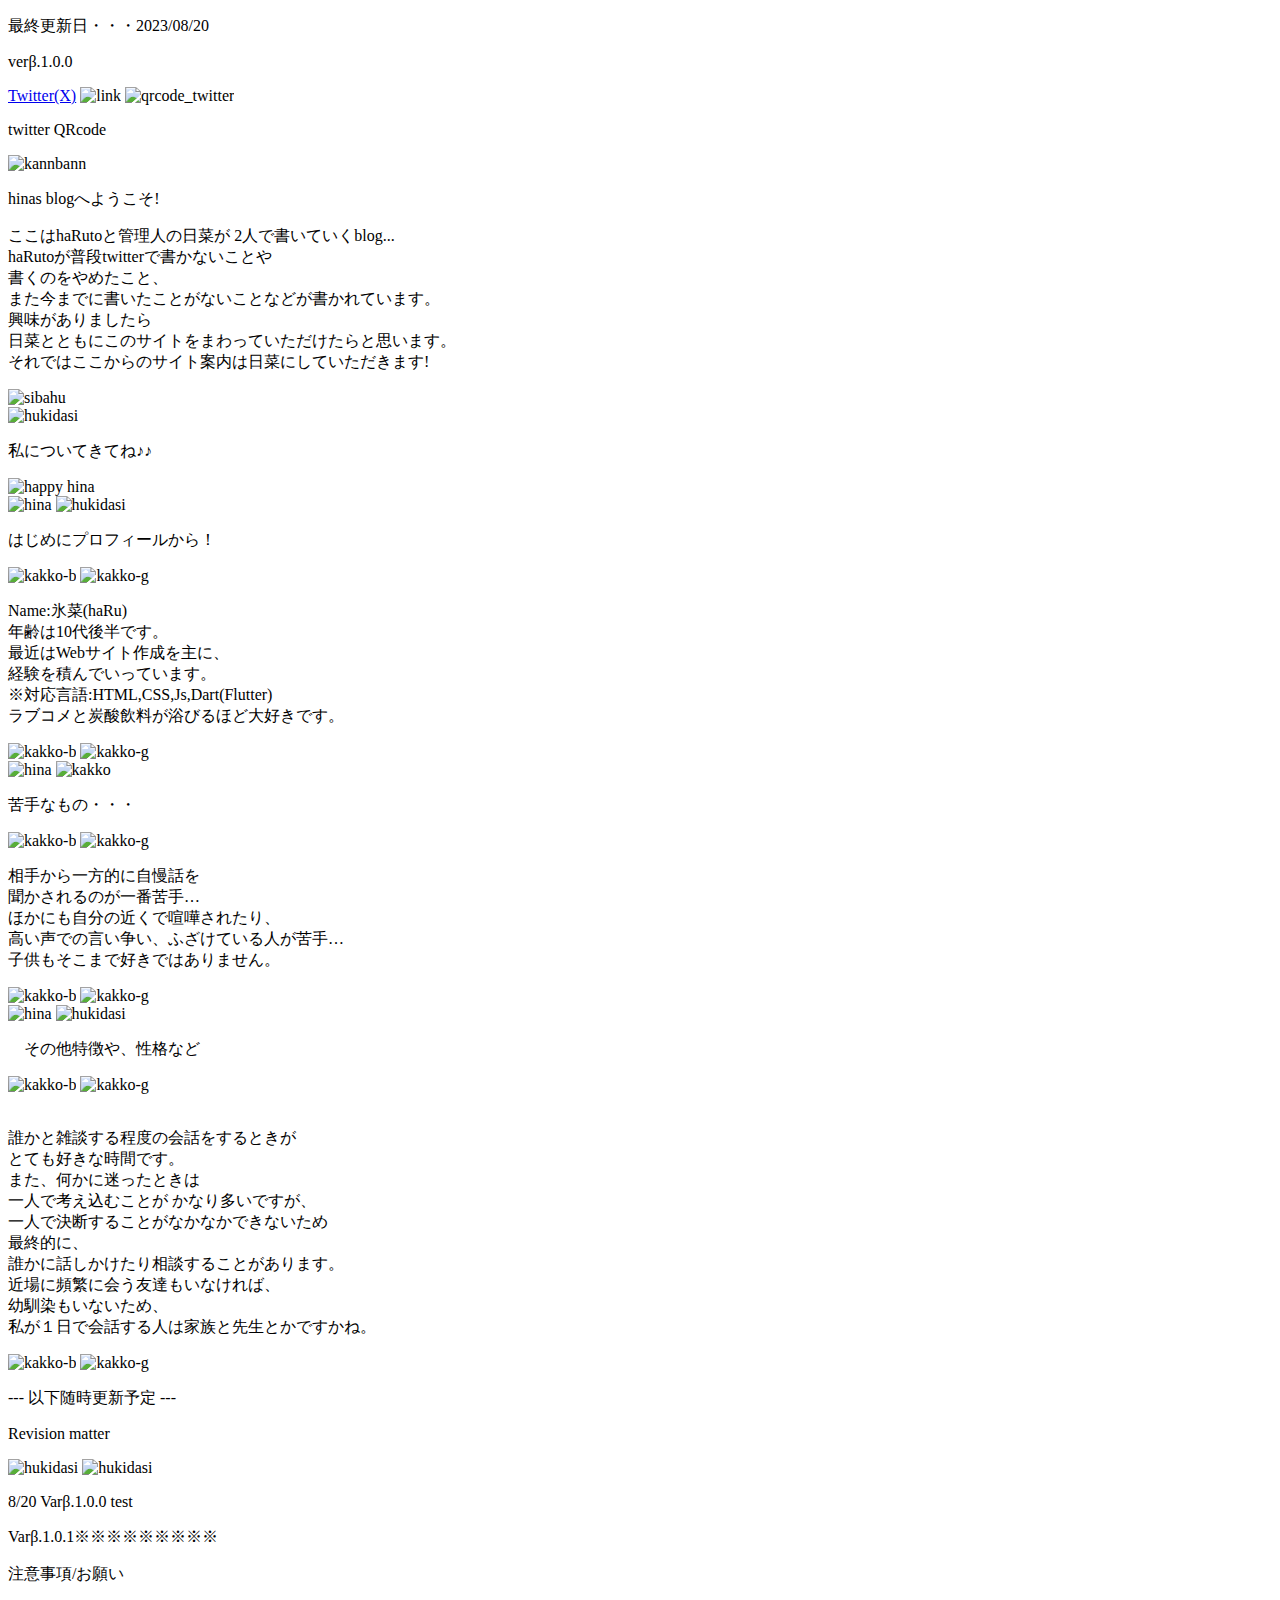
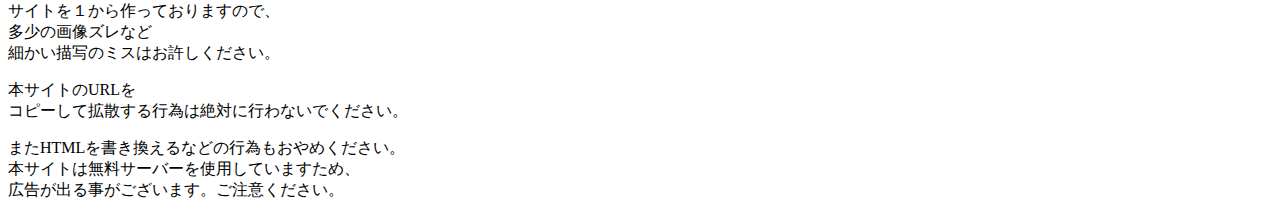
==== scroll_change/index.html @ ca4adf39 "Create index.html" ====
<!DOCTYPE html>
<html lang="ja">

<head>
    <meta charset="UTF-8">
    <meta http-equiv="X-UA-Compatible" content="IE=edge">
    <meta name="viewport" content="width=device-width, initial-scale=1.0">
    <title>hinas blog...</title>
    <meta name="description" content="hinas blog...">
    <link rel="stylesheet" href="style.css">

</head>

<body>
    <div>
        <p class="top1">最終更新日・・・2023/08/20</p>
        <p class="top2">verβ.1.0.0</p>
    </div>
    <div>
        <a class="twitter_url" href="https://twitter.com/NSX_Exp">Twitter(X)</a>
        <img class="twitter" src="img/link.PNG" alt="link">
        <img class="qrcode_twitter" src="img/qrcode_twitter.com.png" alt="qrcode_twitter">
        <p class="QRcode">twitter QRcode</p>
    </div>
    <div>
        <img class="kanban" src="img/placard2_s.png" alt="kannbann">
        <p class="top">
            hinas blogへようこそ!
        </p>
        <div>
            <p class="hinasblog">
                ここはhaRutoと管理人の日菜が

                2人で書いていくblog...
                <br>
                haRutoが普段twitterで書かないことや
                <br>
                書くのをやめたこと、
                <br>
                また今までに書いたことがないことなどが書かれています。
                <br>
                興味がありましたら
                <br>
                日菜とともにこのサイトをまわっていただけたらと思います。
                <br>
                それではここからのサイト案内は日菜にしていただきます!
            </p>
        </div>
        <img class="sibahu" src="img/sibahu.png" alt="sibahu">

    </div>
    <div class="annai">
        <img class="hukidasi1" src="img/hukidasi L.png" alt="hukidasi">
        <p class="watasi">私についてきてね♪♪</p>
        <img class="hinapic" src="img/happy.png" alt="happy hina">
    </div>
    <div class="div3">
        <img class="hinapic1" src="img/nomal.png" alt="hina">
        <img class="hukidasi2" src="img/hukidasi R.png" alt="hukidasi">
        <p class="prof">はじめにプロフィールから！</p>
    </div>

    <div class="div1">
        <img class="kakko-b1" src="img/kakko-b.PNG" alt="kakko-b">
        <img class="kakko-g1" src="img/kakko-g.PNG" alt="kakko-g">
    </div>
    <div>
        <p class="name"> Name:氷菜(haRu) <br>
            年齢は10代後半です。<br>
            最近はWebサイト作成を主に、<br>
            経験を積んでいっています。<br>
            ※対応言語:HTML,CSS,Js,Dart(Flutter) <br>
            ラブコメと炭酸飲料が浴びるほど大好きです。<br>


        </p>
    </div>


    <div class="div2">
        <img class="kakko-b2" src="img/kakko-b.PNG" alt="kakko-b">
        <img class="kakko-g2" src="img/kakko-g.PNG" alt="kakko-g">
    </div>

    <div class="div4">
        <img class="hinapic2" src="img/miss ribbon.png" alt="hina">
        <img class="hukidasi3" src="img/hukidasi L.png" alt="kakko">
        <p class="nigate">苦手なもの・・・</p>

    </div>

    <div class="div5"></div>


    <div class="div1">
        <img class="kakko-b1" src="img/kakko-b.PNG" alt="kakko-b">
        <img class="kakko-g1" src="img/kakko-g.PNG" alt="kakko-g">
    </div>
    <div>
        <p class="niga">
            相手から一方的に自慢話を<br>
            聞かされるのが一番苦手… <br>
            ほかにも自分の近くで喧嘩されたり、<br>
            高い声での言い争い、ふざけている人が苦手… <br>
            子供もそこまで好きではありません。



        </p>
    </div>

    <div class="div2">
        <img class="kakko-b2" src="img/kakko-b.PNG" alt="kakko-b">
        <img class="kakko-g2" src="img/kakko-g.PNG" alt="kakko-g">
    </div>


    <div class="div6"></div>


    <div class="div3">
        <img class="hinapic1" src="img/nomal snow.png" alt="hina">
        <img class="hukidasi2" src="img/hukidasi R.png" alt="hukidasi">
        <p class="prof">　その他特徴や、性格など</p>
    </div>

    <div class="div1">
        <img class="kakko-b1" src="img/kakko-b.PNG" alt="kakko-b">
        <img class="kakko-g1" src="img/kakko-g.PNG" alt="kakko-g">
    </div>
    <div>
        <p class="name"> <br>
            誰かと雑談する程度の会話をするときが<br>
            とても好きな時間です。<br>
            また、何かに迷ったときは<br>
            一人で考え込むことが かなり多いですが、<br>
            一人で決断することがなかなかできないため<br>
            最終的に、 <br>
            誰かに話しかけたり相談することがあります。<br>
            近場に頻繁に会う友達もいなければ、 <br>
            幼馴染もいないため、<br>
            私が１日で会話する人は家族と先生とかですかね。


        </p>
    </div>


    <div class="div2">
        <img class="kakko-b2" src="img/kakko-b.PNG" alt="kakko-b">
        <img class="kakko-g2" src="img/kakko-g.PNG" alt="kakko-g">
    </div>

    <div class="div7"></div>
    <p class="ik">--- 以下随時更新予定 ---</p>

    <div>
        <p class="Revisionmatter">Revision matter</p>
        <img class="hukidasi4" src="img/hukidasi W.png" alt="hukidasi">
        <img class="hukidasi4" src="img/hukidasi W.png" alt="hukidasi">
        <p class="Revision">8/20 Varβ.1.0.0 test</p>
        <p class="Revision1">Varβ.1.0.1※※※※※※※※※</p>
    </div>
    <div class="div8">
        
        <p class="please">注意事項/お願い</p>
        <div class="div9">
            <p class="please1">サイトを１から作っておりますので、<br>
                多少の画像ズレなど<br>
                細かい描写のミスはお許しください。</p>
            <p class="please2">
                本サイトのURLを <br>
                コピーして拡散する行為は絶対に行わないでください。</p>
            <p class="please3">
                またHTMLを書き換えるなどの行為もおやめください。<br>
                本サイトは無料サーバーを使用していますため、<br>
                広告が出る事がございます。ご注意ください。
            </p>
        </div>
    </div>


</body>

</html>
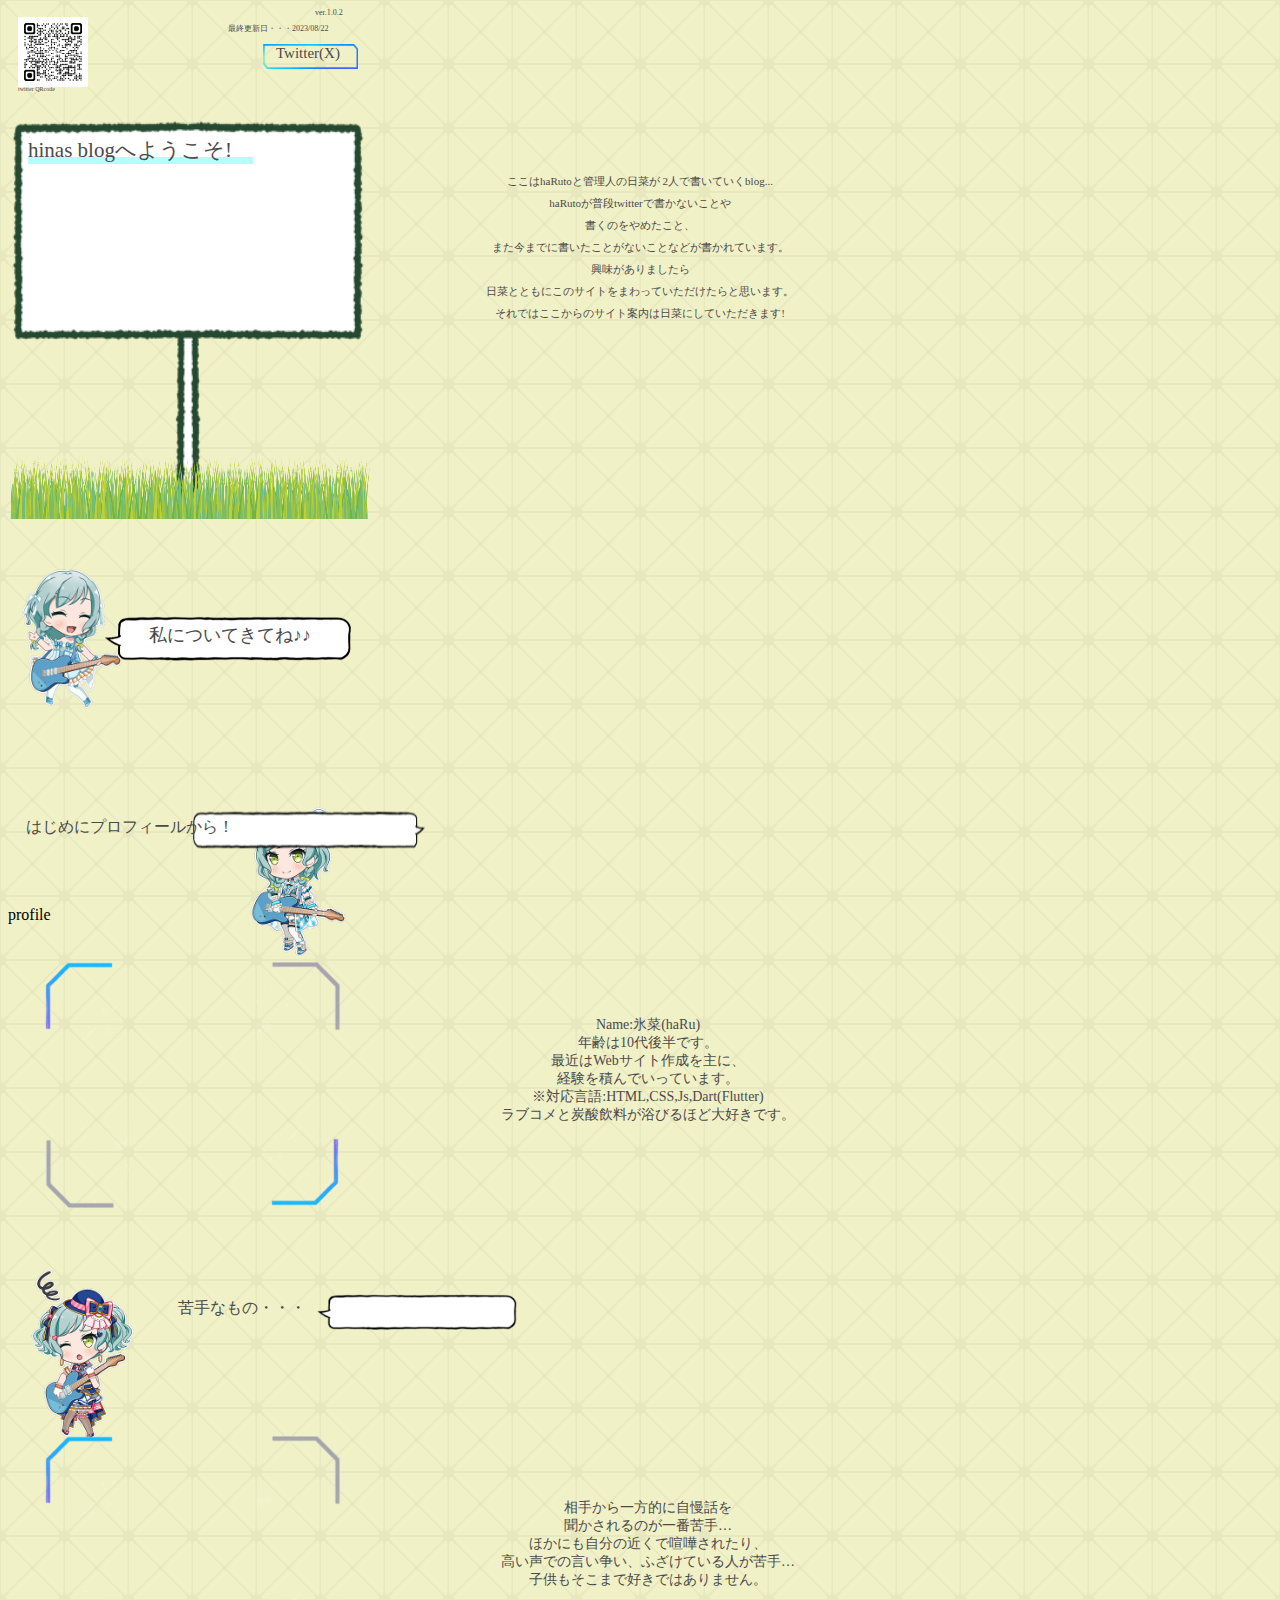
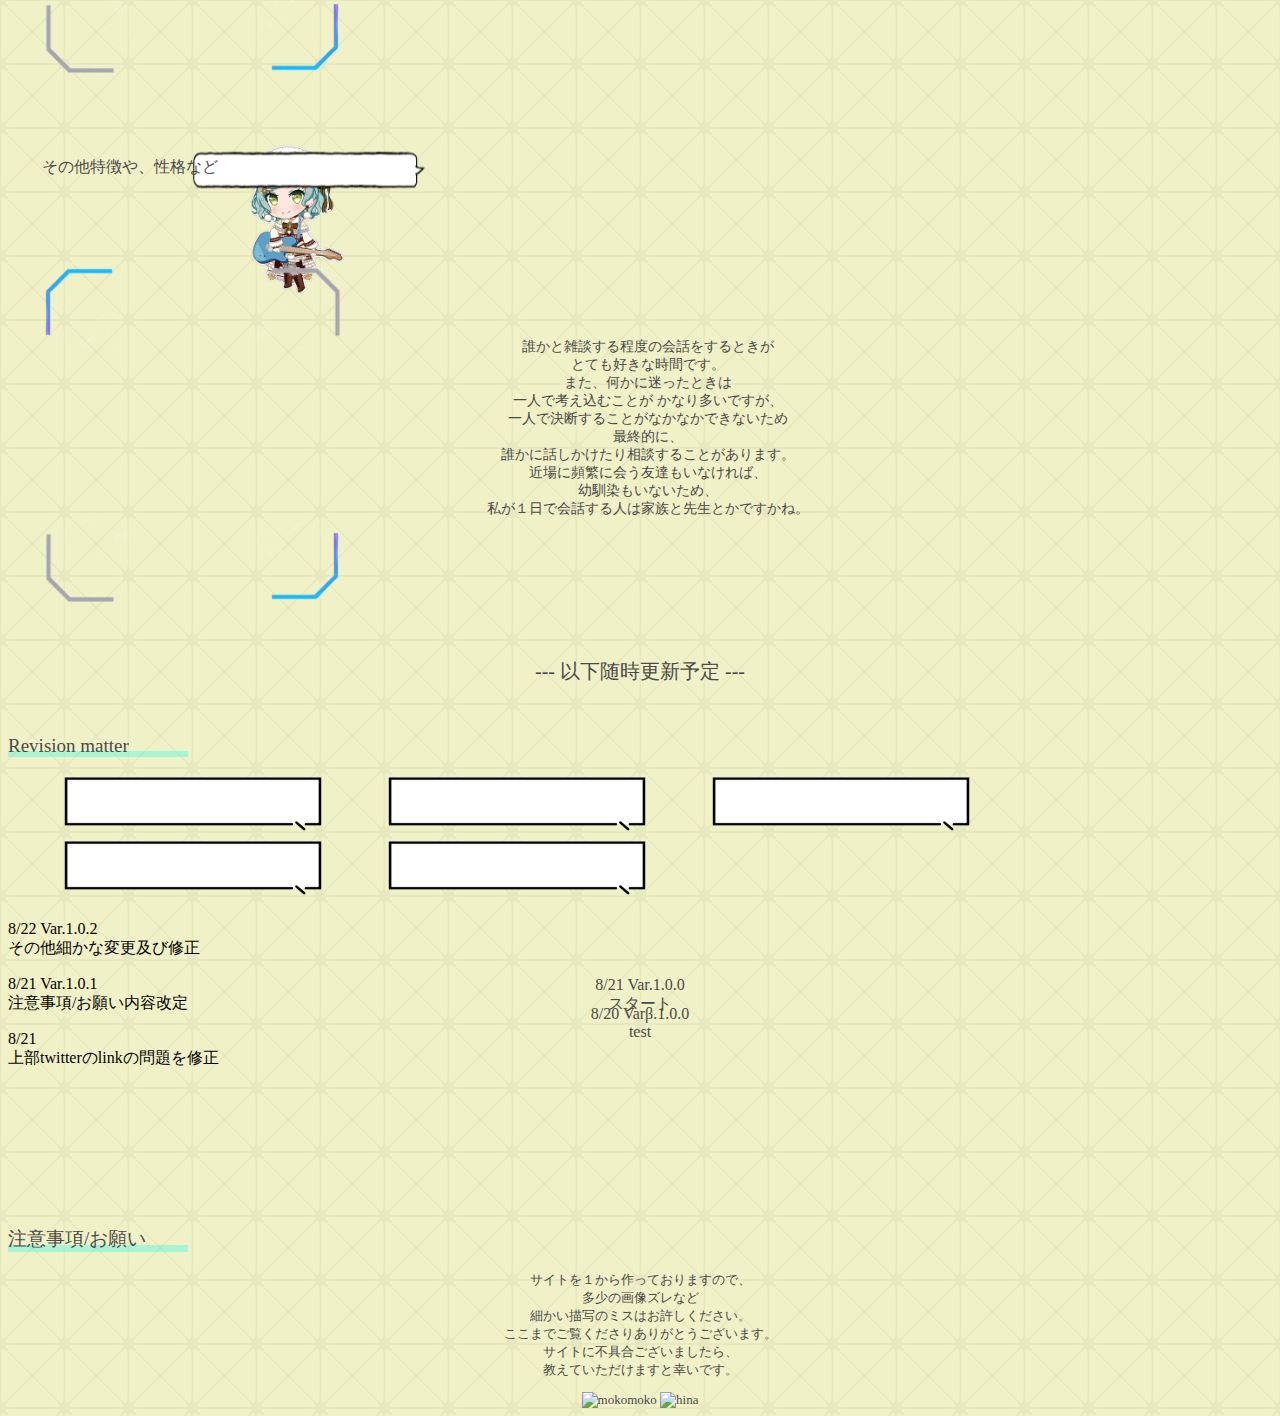
==== commit 6cb429ac: "Update index.html" ====
--- a/scroll_change/index.html
+++ b/scroll_change/index.html
@@ -13,12 +13,13 @@
 
 <body>
     <div>
-        <p class="top1">最終更新日・・・2023/08/20</p>
-        <p class="top2">verβ.1.0.0</p>
+        <p class="top1">最終更新日・・・2023/08/22</p>
+        <p class="top2">ver.1.0.2</p>
     </div>
     <div>
+        
+        <img class="twitter" src="img/link.PNG" alt="link">
         <a class="twitter_url" href="https://twitter.com/NSX_Exp">Twitter(X)</a>
-        <img class="twitter" src="img/link.PNG" alt="link">
         <img class="qrcode_twitter" src="img/qrcode_twitter.com.png" alt="qrcode_twitter">
         <p class="QRcode">twitter QRcode</p>
     </div>
@@ -59,6 +60,7 @@
         <img class="hukidasi2" src="img/hukidasi R.png" alt="hukidasi">
         <p class="prof">はじめにプロフィールから！</p>
     </div>
+    <p class="profile">profile</p>
 
     <div class="div1">
         <img class="kakko-b1" src="img/kakko-b.PNG" alt="kakko-b">
@@ -158,24 +160,30 @@
         <p class="Revisionmatter">Revision matter</p>
         <img class="hukidasi4" src="img/hukidasi W.png" alt="hukidasi">
         <img class="hukidasi4" src="img/hukidasi W.png" alt="hukidasi">
-        <p class="Revision">8/20 Varβ.1.0.0 test</p>
-        <p class="Revision1">Varβ.1.0.1※※※※※※※※※</p>
+        <img class="hukidasi4" src="img/hukidasi W.png" alt="hukidasi">
+        <img class="hukidasi4" src="img/hukidasi W.png" alt="hukidasi">
+        <img class="hukidasi4" src="img/hukidasi W.png" alt="hukidasi">
+        <p class="Revision4">8/22 Var.1.0.2 <br>その他細かな変更及び修正</p>
+        <p class="Revision3">8/21 Var.1.0.1 <br>注意事項/お願い内容改定</p>
+        <p class="Revision2">8/21 <br>上部twitterのlinkの問題を修正</p>
+        <p class="Revision1">8/21 Var.1.0.0 <br>スタート</p>
+        <p class="Revision">8/20 Varβ.1.0.0 <br>test</p>
     </div>
     <div class="div8">
         
         <p class="please">注意事項/お願い</p>
         <div class="div9">
+            
             <p class="please1">サイトを１から作っておりますので、<br>
                 多少の画像ズレなど<br>
-                細かい描写のミスはお許しください。</p>
-            <p class="please2">
-                本サイトのURLを <br>
-                コピーして拡散する行為は絶対に行わないでください。</p>
-            <p class="please3">
-                またHTMLを書き換えるなどの行為もおやめください。<br>
-                本サイトは無料サーバーを使用していますため、<br>
-                広告が出る事がございます。ご注意ください。
+                細かい描写のミスはお許しください。<br>
+                ここまでご覧くださりありがとうございます。<br>
+                サイトに不具合ございましたら、 <br>
+                教えていただけますと幸いです。
+                
             </p>
+            <img class="mokomoko" src="img/mokomoko.png" alt="mokomoko">
+            <img class="hina_hikawa_bg" src="img/img_hikawa-hina_3.webp" alt="hina">
         </div>
     </div>
 
--- a/scroll_change/style.css
+++ b/scroll_change/style.css
@@ -0,0 +1,278 @@
+@charset "UTF-8";
+
+body{
+    overflow-x: hidden;
+    background-image: url(img/haikei.png);
+    background-color:rgb(241, 241, 199);
+    
+
+
+}
+.top1{
+    top: 15px;
+    position: absolute;
+    color: #4a4a4a;
+    font-size: 8px;
+    margin-left: 220px;
+}
+.top2{
+    top: 0px;
+    position: absolute;
+    color: #4a4a4a;
+    font-size: 8px;
+    margin-left: 307px;
+}
+.twitter_url{
+    position: absolute;
+    color: #4a4a4a;
+    font-size: 15px;
+    margin-top: 24px;
+    margin-left: 268px;
+    text-decoration: none;
+}
+.twitter{
+    position: absolute;
+    width: 95px;
+    height: 25px;
+    margin-top: 23px;
+    margin-left: 255px;
+}
+.qrcode_twitter{
+    position: absolute;
+    width: 70px;
+    margin-top: -4px;
+    margin-left: 10px;
+}
+.QRcode{
+    position: absolute;
+    color: #4a4a4a;
+    font-size: 6px;
+    margin-top: 65px;
+    margin-left: 10px;
+
+}
+.kanban{
+    position: absolute;
+    width: 360px;
+    height: 400px;
+    top: 120px;
+}
+.top{
+    position: relative;
+    font-size: 21px;
+    color: #4a4a4a;
+    top: 115px;
+    left: 20px;
+    background: linear-gradient(transparent 75%, rgba(0, 255, 242, 0.301) 15%);
+    width: 225px;
+    
+}
+.hinasblog{
+    position: relative;
+    font-size: 11px;
+    color: #4a4a4a;
+    top: 100px;
+    text-align: center;
+    line-height: 22px;
+}
+.sibahu{
+    position: relative;
+    margin-top: 212px;
+    width: 367px;
+    height: 80px;
+    margin-left: -1px;
+}
+.hinapic{
+    position: relative;
+    height: 200px;
+    top: -140px;
+    left: -30px;
+}
+.watasi{
+    position: relative;
+    top: 0px;
+    color: #4a4a4a;
+    font-size: 18px;
+    margin-left: 141px;
+}
+.hukidasi1{
+    position: relative;
+    width: 260px;
+    top: 65px ;
+    left: 90px;
+
+}
+.annai{
+    margin-top: 20px;
+}
+.div1{
+    position: relative;
+}
+.kakko-b1{
+    position: absolute;
+    width: 100px;
+    margin-left: 19px;
+    margin-top: 0px;
+    transform: rotate( -90deg );
+}
+.kakko-g1{
+    position: absolute;
+    width: 120px;
+    margin-left: 248px;
+    margin-top: -8px;
+    transform: rotate( -90deg );
+}
+.div3{
+    position: relative;
+    margin-top: -220px;
+}
+.hinapic1{
+    position: relative;
+    height: 200px;
+    top: 120px;
+    left: 194px;
+
+}
+.hukidasi2{
+    position: relative;
+    height: 38px;
+    width: 246px;
+    margin-top: 0px;
+    margin-left: 0px;
+
+}
+.prof{
+    position: relative;
+    font-size: 16px;
+    color: #4a4a4a;
+    top: -52px;
+    margin-left: 18px;
+}
+.name{
+    position: relative;
+    font-size: 14px;
+    color: #4a4a4a;
+    text-align: center;
+    margin-top: 92px;
+    margin-left: 16px;
+}
+.div2{
+    position: relative;
+    margin-top: -160px;
+}
+.kakko-b2{
+    position: absolute;
+    width: 100px;
+    margin-left: 249px;
+    margin-top: 150px;
+    transform: rotate( 90deg );
+}
+.kakko-g2{
+    position: absolute;
+    width: 120px;
+    margin-left: 2px;
+    margin-top: 140px;
+    transform: rotate( 90deg );
+}
+.div4{
+    position: relative;
+    margin-top: 170px;
+}
+.hinapic2{
+    position: relative;
+    height: 200px;
+    top: 120px;
+    left: -17px;
+
+}
+.hukidasi3{
+    position: relative;
+    width: 210px;
+    margin-top: 2px;
+    margin-left: 126px;
+
+}
+.nigate{
+    position: relative;
+    font-size: 16px;
+    color: #4a4a4a;
+    margin-top: -40px;
+    margin-left: 170px;
+}
+.div5{
+    position: relative;
+    margin-top: 95px;
+    margin-bottom: 0px;
+}
+.niga{
+    position: relative;
+    font-size: 14px;
+    color: #4a4a4a;
+    text-align: center;
+    margin-top: 180px;
+    margin-left: 16px;
+}
+.div6{
+    position: relative;
+    margin-top: 220px;
+}
+.div7{
+    position: relative;
+    margin-top: 300px;
+}
+.Revisionmatter{
+    position: relative;
+    font-size: 19px;
+    color: #4a4a4a;
+    background: linear-gradient(transparent 75%, rgba(0, 255, 242, 0.301) 15%);
+    width: 180px;
+
+}
+.hukidasi4{
+    position: relative;
+    width: 270px;
+    height: 60px;
+    margin-top: 0px;
+    margin-left: 50px;
+}
+.Revision{
+    position: relative;
+    font-size: 16px;
+    color: #4a4a4a;
+    text-align: center;
+    top: -135px;
+}
+.Revision1{
+    position: relative;
+    font-size: 16px;
+    color: #4a4a4a;
+    text-align: center;
+    top: -109px;
+}
+.div8{
+    position: relative;
+    margin-top: 50px;
+    color: #4a4a4a;
+}
+.please{
+    font-size: 19px;
+    margin-top: 0px;
+    margin-left: 0px;
+    background: linear-gradient(transparent 75%, rgba(0, 255, 242, 0.301) 15%);
+    width: 180px;
+}
+.div9{
+    font-size: 13px;
+    text-align: center;
+}
+.please2{
+    background: linear-gradient(transparent 50%, rgba(255, 8, 0, 0.233) 15%);
+    width: 365px;
+}
+.ik{
+    position: relative;
+    text-align: center;
+    font-size: 20px;
+    color: #4a4a4a;
+    margin-bottom: 50px;
+}
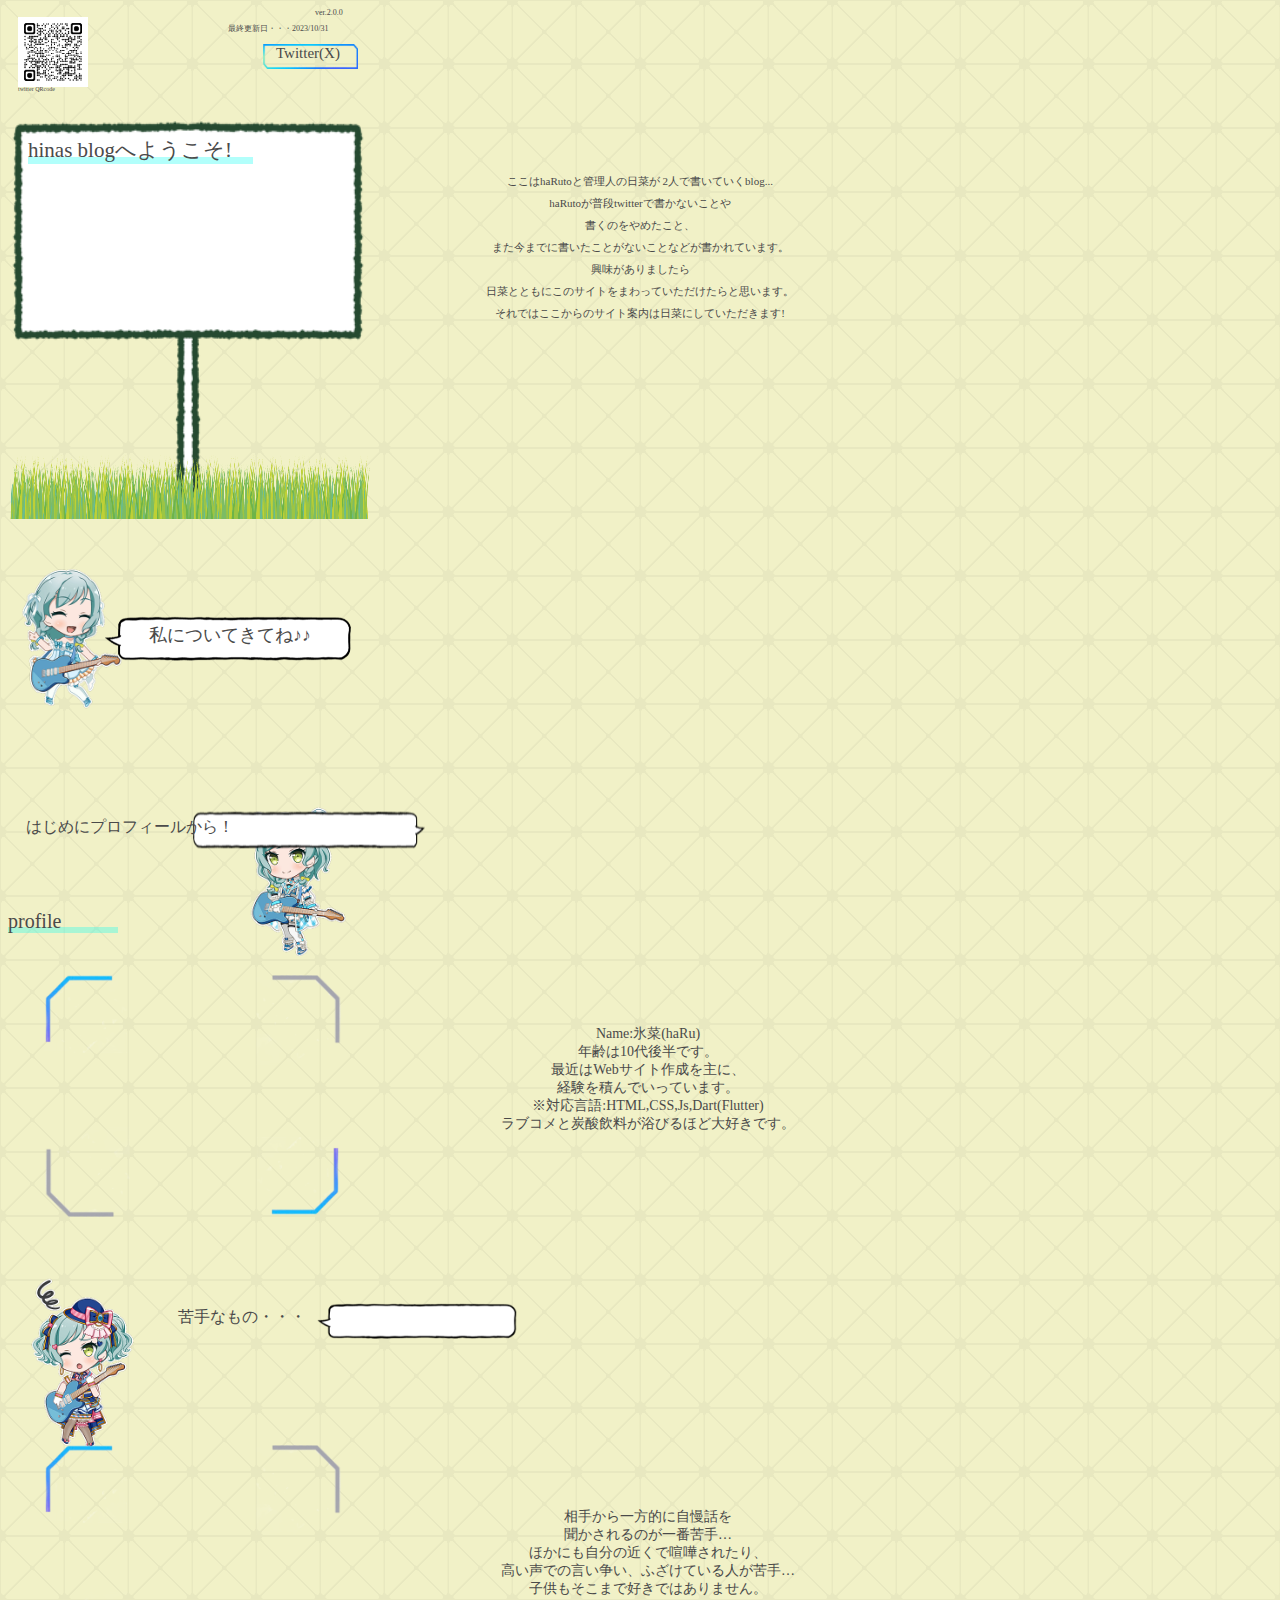
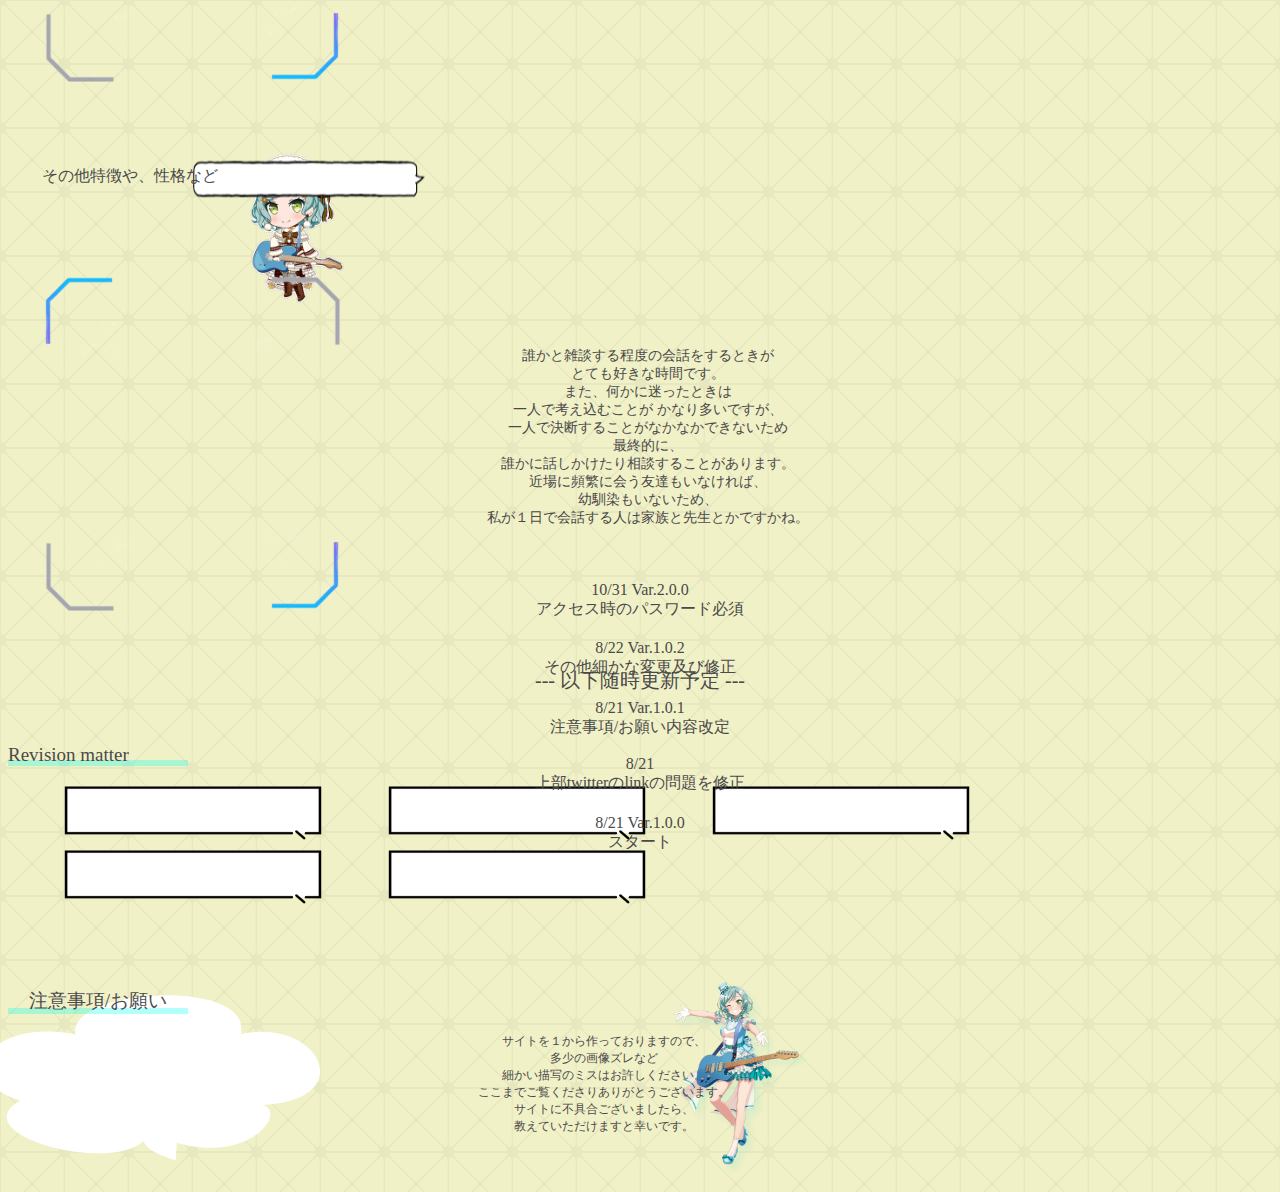
==== commit c20a0e85: "Update index.html" ====
--- a/scroll_change/index.html
+++ b/scroll_change/index.html
@@ -13,8 +13,8 @@
 
 <body>
     <div>
-        <p class="top1">最終更新日・・・2023/08/22</p>
-        <p class="top2">ver.1.0.2</p>
+        <p class="top1">最終更新日・・・2023/10/31</p>
+        <p class="top2">ver.2.0.0</p>
     </div>
     <div>
         
@@ -163,11 +163,11 @@
         <img class="hukidasi4" src="img/hukidasi W.png" alt="hukidasi">
         <img class="hukidasi4" src="img/hukidasi W.png" alt="hukidasi">
         <img class="hukidasi4" src="img/hukidasi W.png" alt="hukidasi">
-        <p class="Revision4">8/22 Var.1.0.2 <br>その他細かな変更及び修正</p>
-        <p class="Revision3">8/21 Var.1.0.1 <br>注意事項/お願い内容改定</p>
-        <p class="Revision2">8/21 <br>上部twitterのlinkの問題を修正</p>
-        <p class="Revision1">8/21 Var.1.0.0 <br>スタート</p>
-        <p class="Revision">8/20 Varβ.1.0.0 <br>test</p>
+        <p class="Revision4">10/31 Var.2.0.0 <br>アクセス時のパスワード必須</p>
+        <p class="Revision3">8/22 Var.1.0.2 <br>その他細かな変更及び修正</p>
+        <p class="Revision2">8/21 Var.1.0.1 <br>注意事項/お願い内容改定</p>
+        <p class="Revision1">8/21 <br>上部twitterのlinkの問題を修正</p>
+        <p class="Revision">8/21 Var.1.0.0 <br>スタート</p>
     </div>
     <div class="div8">
         
--- a/scroll_change/style.css
+++ b/scroll_change/style.css
@@ -22,6 +22,13 @@
     font-size: 8px;
     margin-left: 307px;
 }
+.twitter{
+    position: absolute;
+    width: 95px;
+    height: 25px;
+    margin-top: 23px;
+    margin-left: 255px;
+}
 .twitter_url{
     position: absolute;
     color: #4a4a4a;
@@ -30,13 +37,7 @@
     margin-left: 268px;
     text-decoration: none;
 }
-.twitter{
-    position: absolute;
-    width: 95px;
-    height: 25px;
-    margin-top: 23px;
-    margin-left: 255px;
-}
+
 .qrcode_twitter{
     position: absolute;
     width: 70px;
@@ -105,6 +106,12 @@
 .annai{
     margin-top: 20px;
 }
+.profile{
+    background: linear-gradient(transparent 75%, rgba(0, 255, 242, 0.301) 15%);
+    width: 110px;
+    color: #4a4a4a;
+    font-size: 20px;
+}
 .div1{
     position: relative;
 }
@@ -240,21 +247,44 @@
     font-size: 16px;
     color: #4a4a4a;
     text-align: center;
-    top: -135px;
+    top: -335px;
 }
 .Revision1{
     position: relative;
     font-size: 16px;
     color: #4a4a4a;
     text-align: center;
-    top: -109px;
+    top: -339px;
+}
+.Revision2{
+    position: relative;
+    font-size: 16px;
+    color: #4a4a4a;
+    text-align: center;
+    top: -340px;
+}
+.Revision3{
+    position: relative;
+    font-size: 16px;
+    color: #4a4a4a;
+    text-align: center;
+    top: -345px;
+}
+.Revision4{
+    position: relative;
+    font-size: 16px;
+    color: #4a4a4a;
+    text-align: center;
+    top: -348px;
 }
 .div8{
     position: relative;
-    margin-top: 50px;
+    margin-top: -216px;
     color: #4a4a4a;
 }
 .please{
+    font-size: 12px;
+    text-align: center;
     font-size: 19px;
     margin-top: 0px;
     margin-left: 0px;
@@ -262,12 +292,13 @@
     width: 180px;
 }
 .div9{
-    font-size: 13px;
-    text-align: center;
-}
-.please2{
-    background: linear-gradient(transparent 50%, rgba(255, 8, 0, 0.233) 15%);
-    width: 365px;
+    font-size: 12px;
+    text-align: center;
+}
+.please1{
+    margin-left: -72px;
+    color: #4a4a4a;
+    font-size: 12px;
 }
 .ik{
     position: relative;
@@ -276,3 +307,93 @@
     color: #4a4a4a;
     margin-bottom: 50px;
 }
+.hina_hikawa_bg{
+    position: absolute;
+    margin-left: 7px;
+    width: 182px;
+    margin-top: -186px;
+    
+}
+img.hina_hikawa_bg {
+    z-index: -10;
+
+}
+.mokomoko{
+    position: absolute;
+    left: -33px;
+    margin-top: -156px;
+    width: 354px;
+    z-index: -5;
+    height: 177px;
+
+}
+/*------------------------------------login------------------------------------*/
+
+  
+  .login_form_top {
+    width: 325px;
+    padding: 40px 10px;
+    position: absolute;
+    top: 50%;
+    left: 50%;
+    transform: translate(-50%,-50%);
+    background-color: #000;
+    text-align: center;
+  }
+  
+  .pass1 {
+    color: white;
+    font-weight: 420;
+  }
+  
+  .p {
+    font-size: 10px;
+  }
+  
+  .password {
+    border: 0;
+    background: none;
+    display: block;
+    margin: 20px auto;
+    border: 2px solid #ff69b4;
+    padding: 15px 10px;
+    width: 180px;
+    outline: none;
+    border-radius: 24px;
+    transition: 0.25s;
+    text-align: center;
+  }
+  
+  .password {
+    width: 180px;
+    background-color: #f0f8ff;
+  }
+  
+  .login[type = "submit"]{
+    border: 0;
+    background: none;
+    display: block;
+    margin: 20px auto;
+    border: 2px solid #f0f8ff;
+    padding: 15px 10px;
+    width: 200px;
+    outline: none;
+    color: white;
+    border-radius: 25px;
+    transition: 0.25s;
+    text-align: center;
+    cursor: pointer;
+  }
+  
+  .login[type = "submit"]:hover {
+    background-color: #ff69b4;
+    border: 2px solid #ff69b4;
+  }
+  .span1{
+    color: #f62156;
+  }
+  .title1{
+    color: #c6fff8;
+    font-size: 25px;
+  }
+  /*------------------------------------login------------------------------------*/
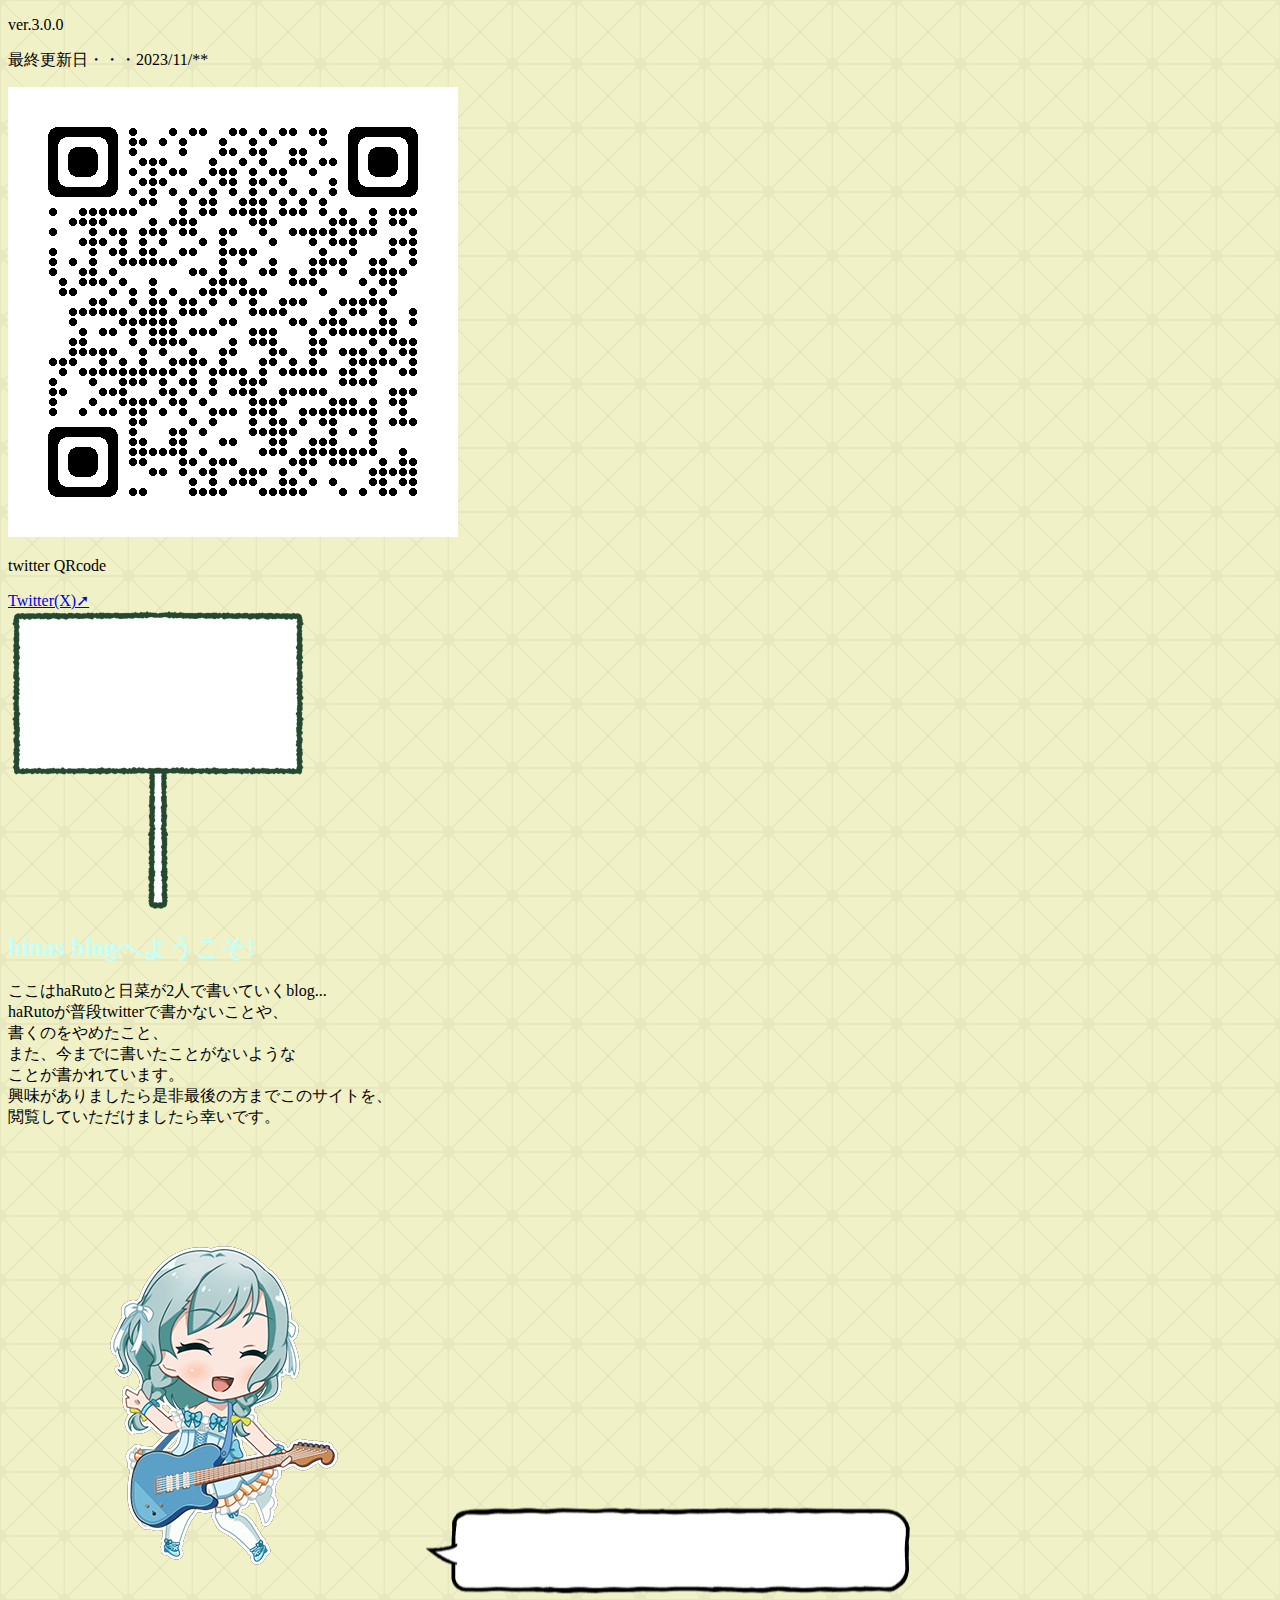
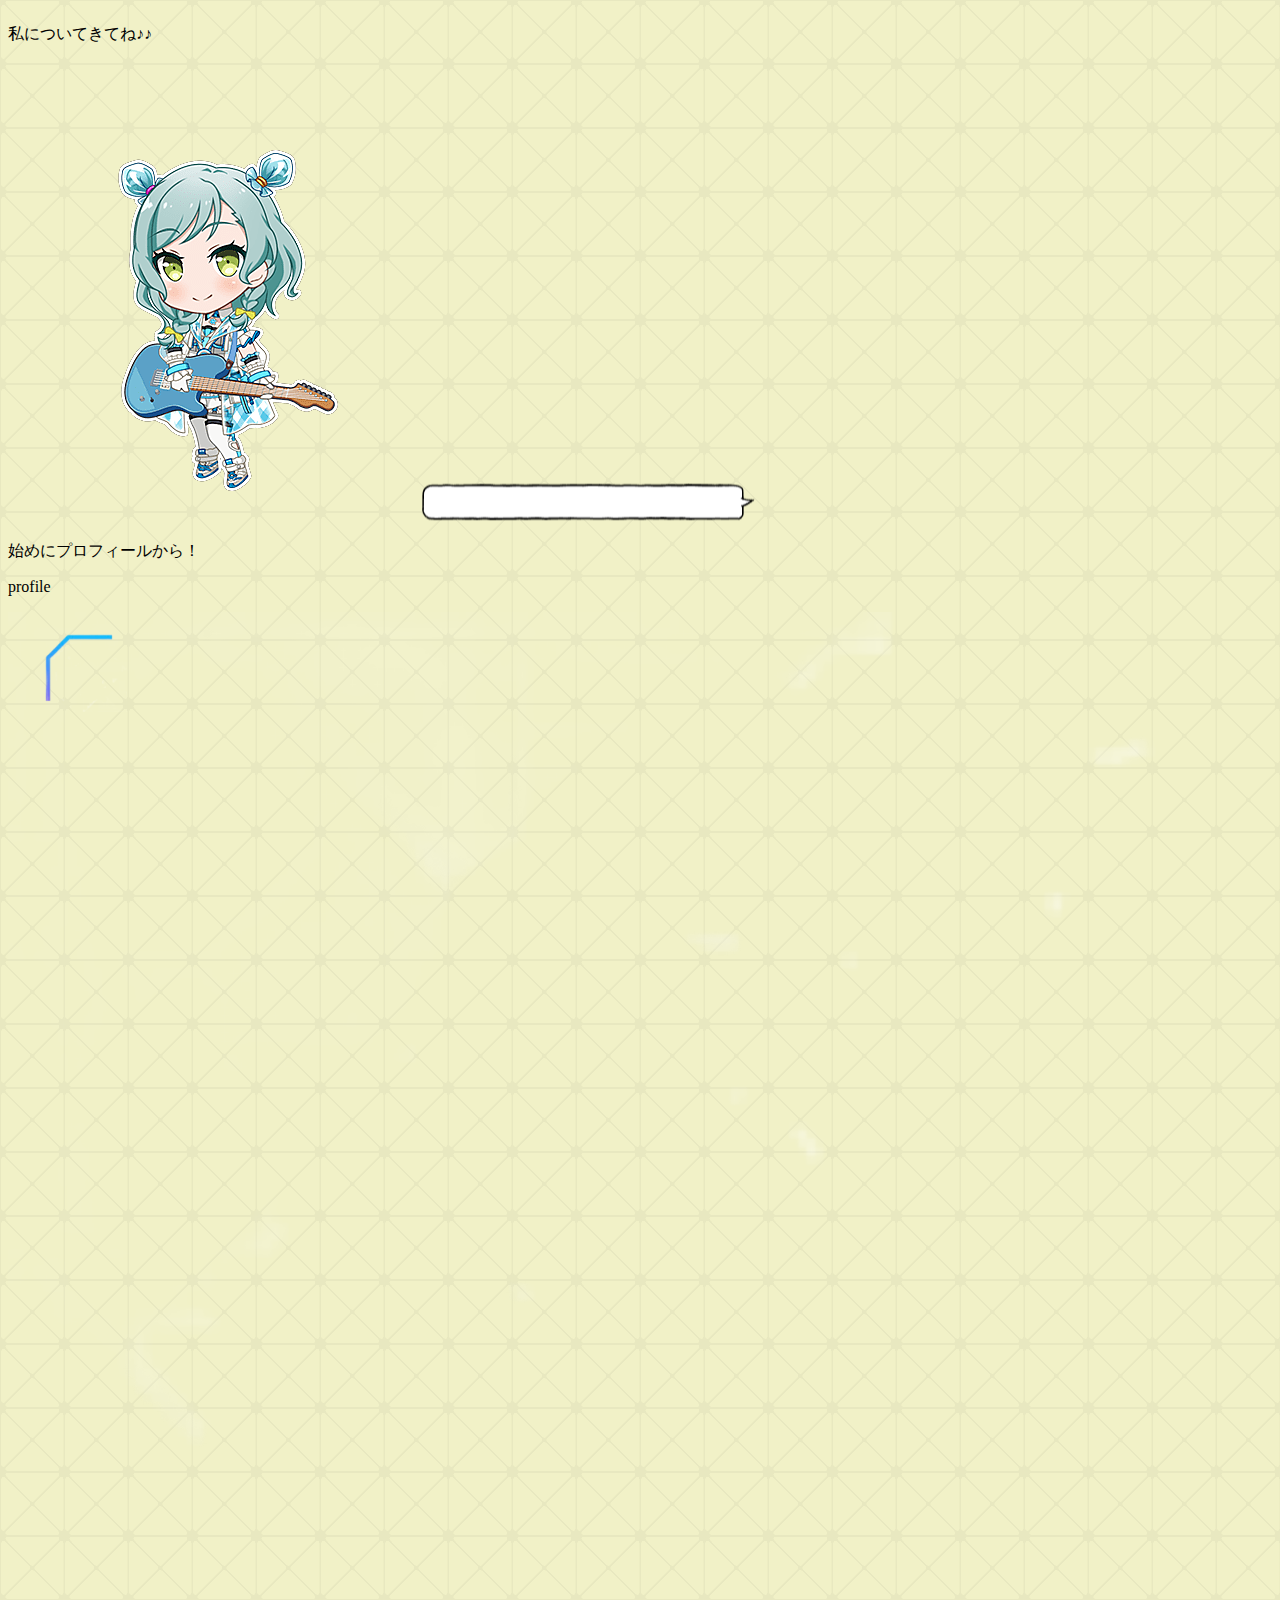
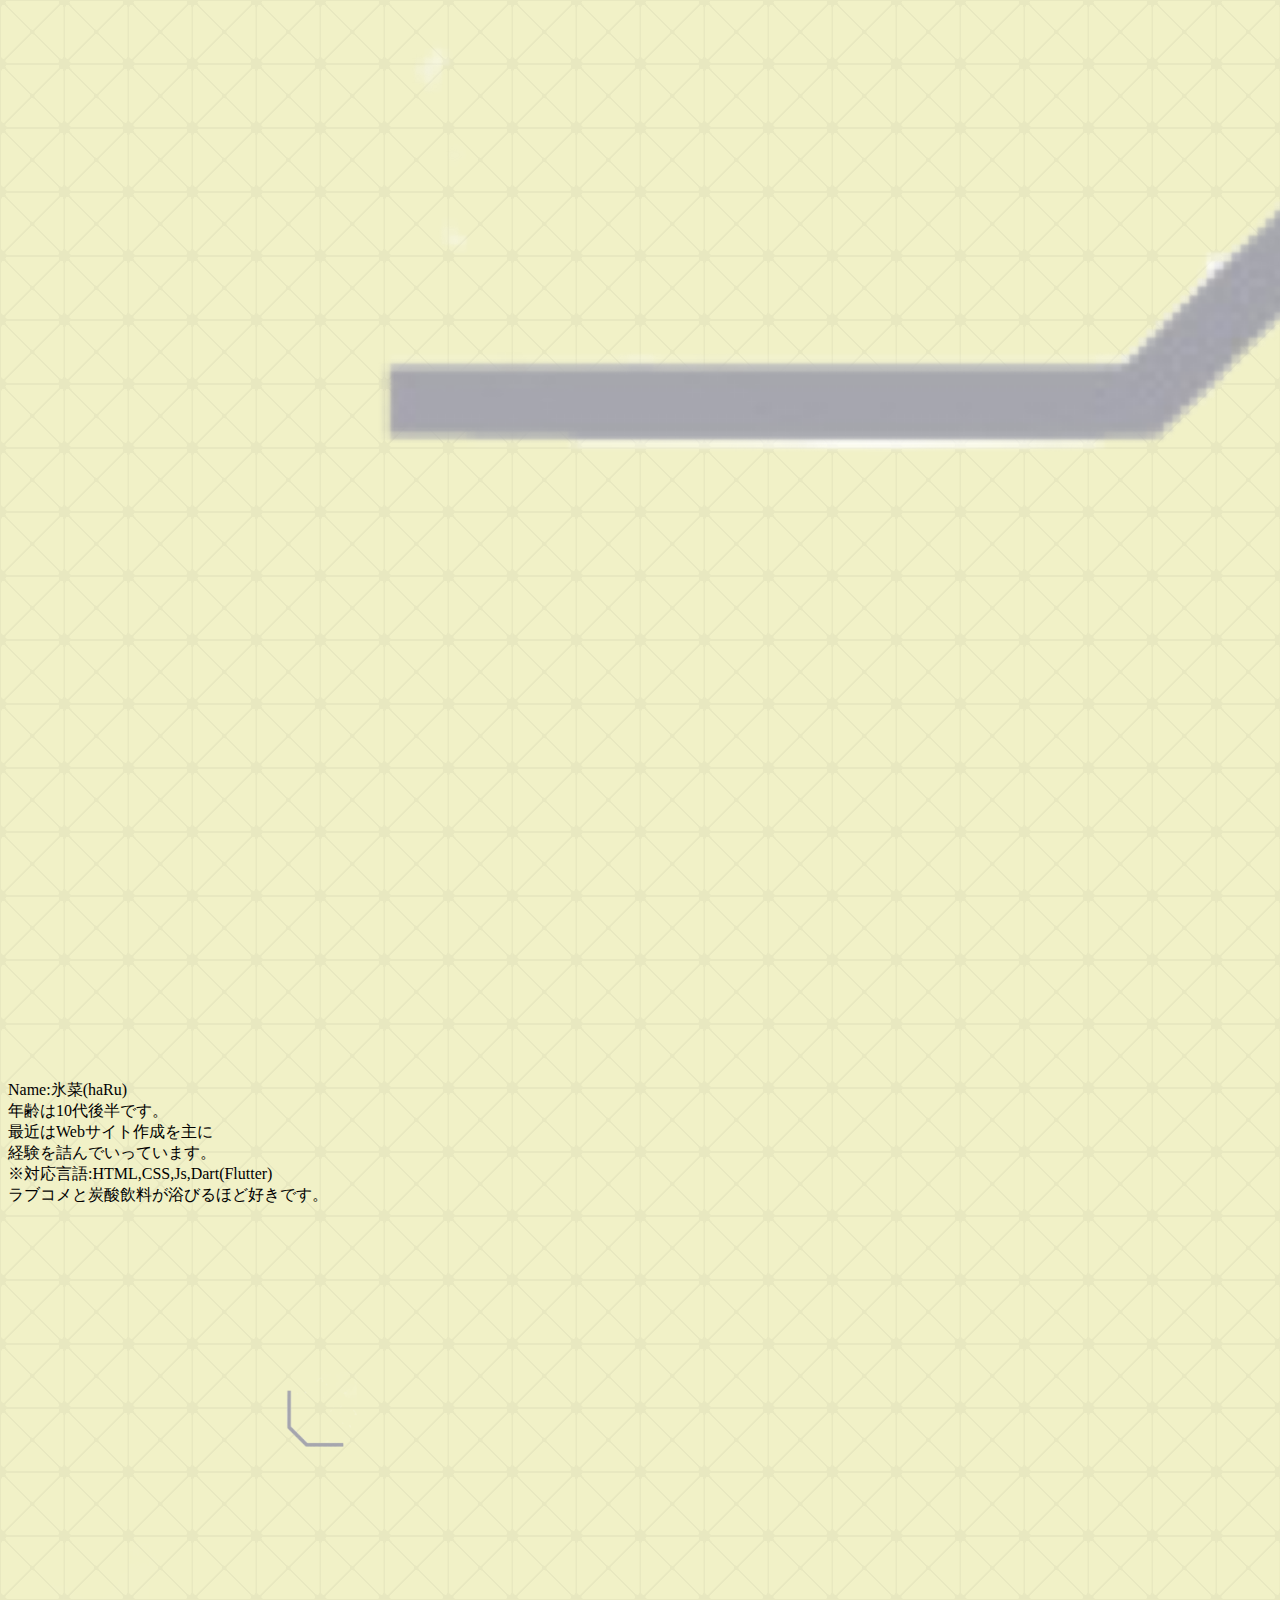
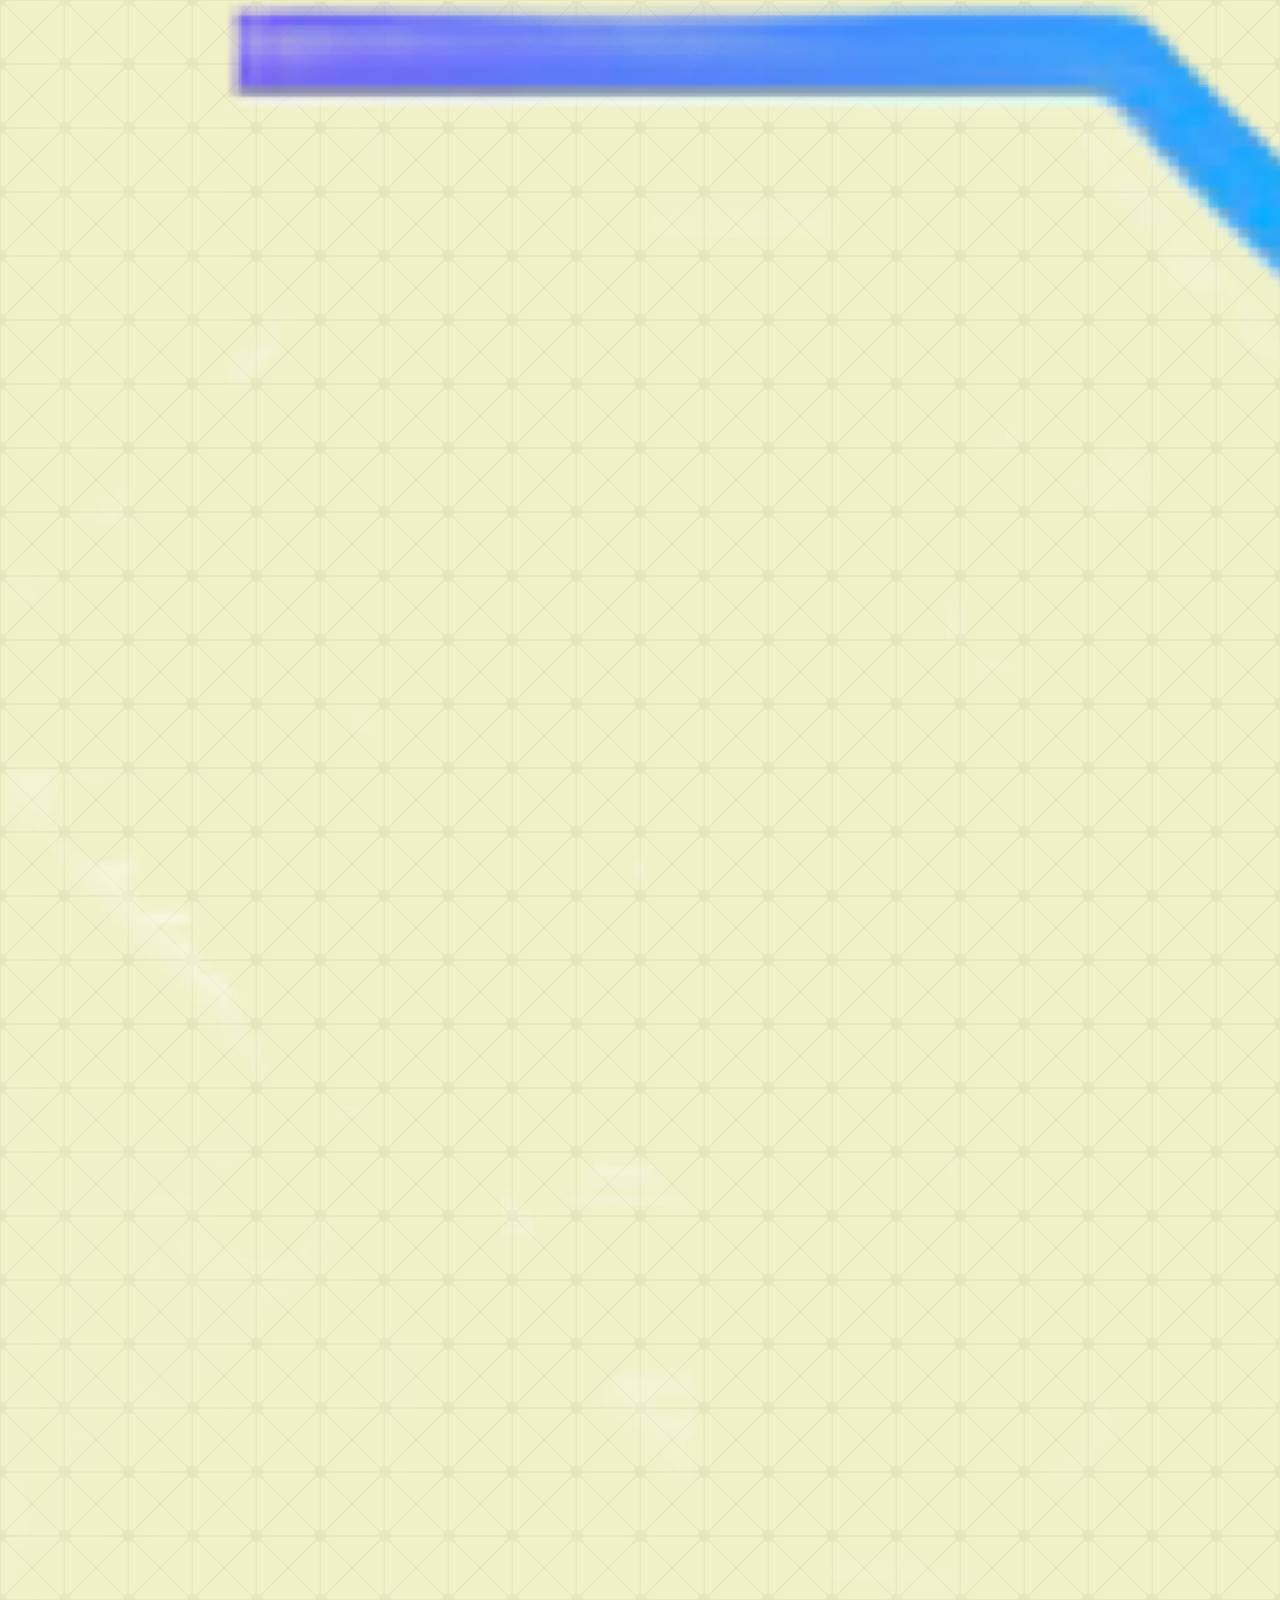
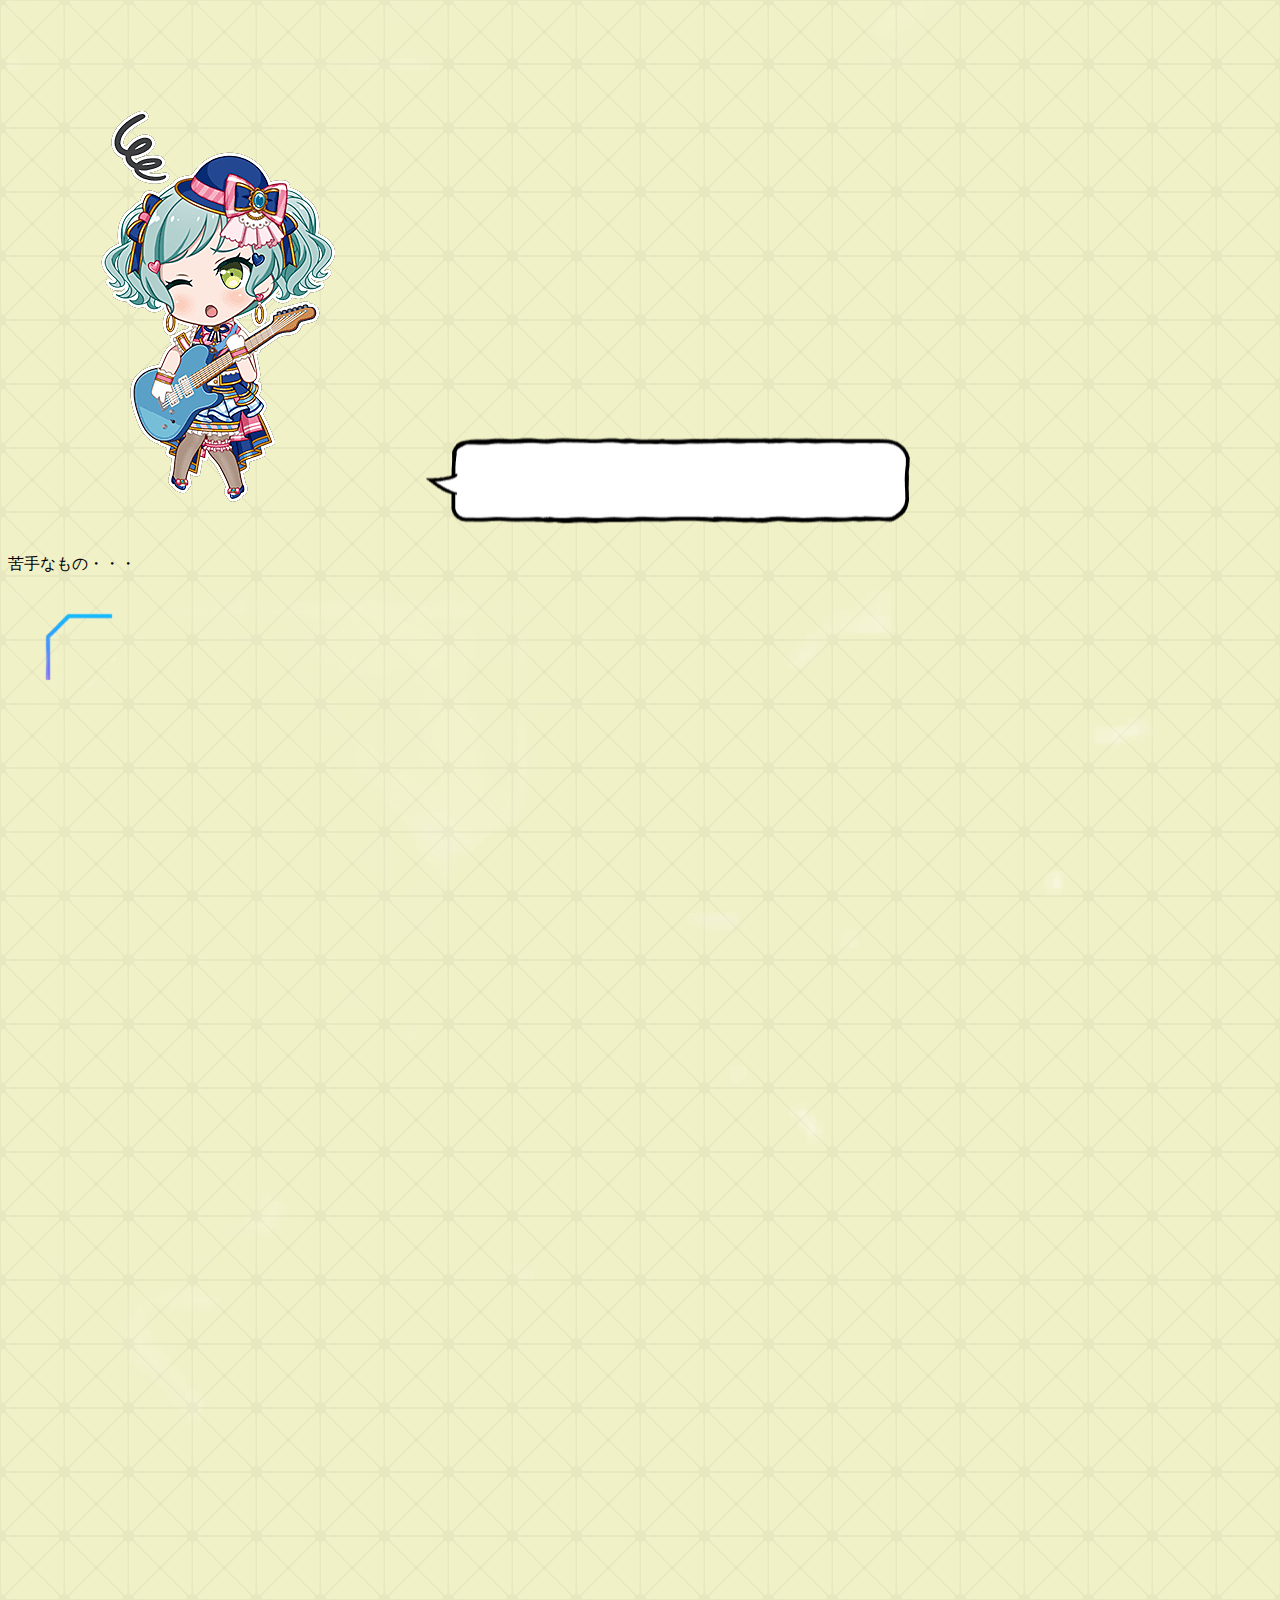
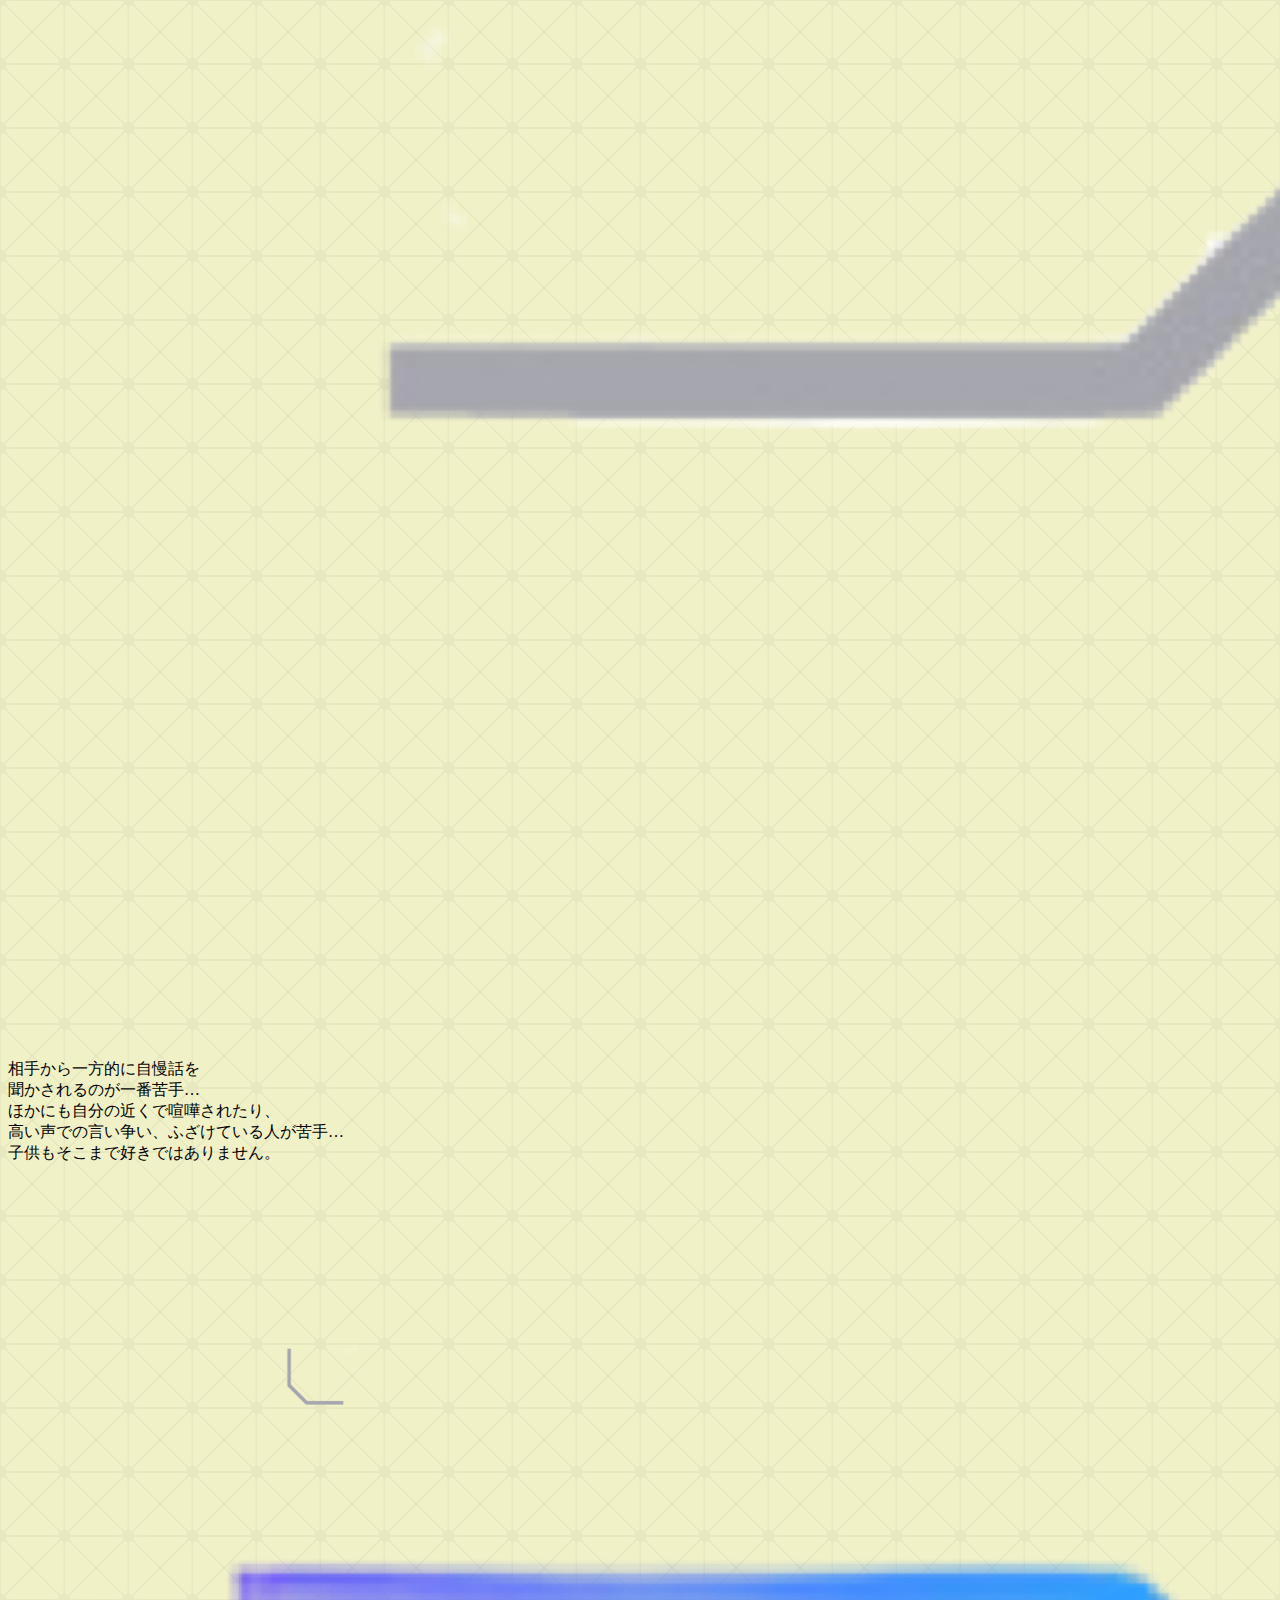
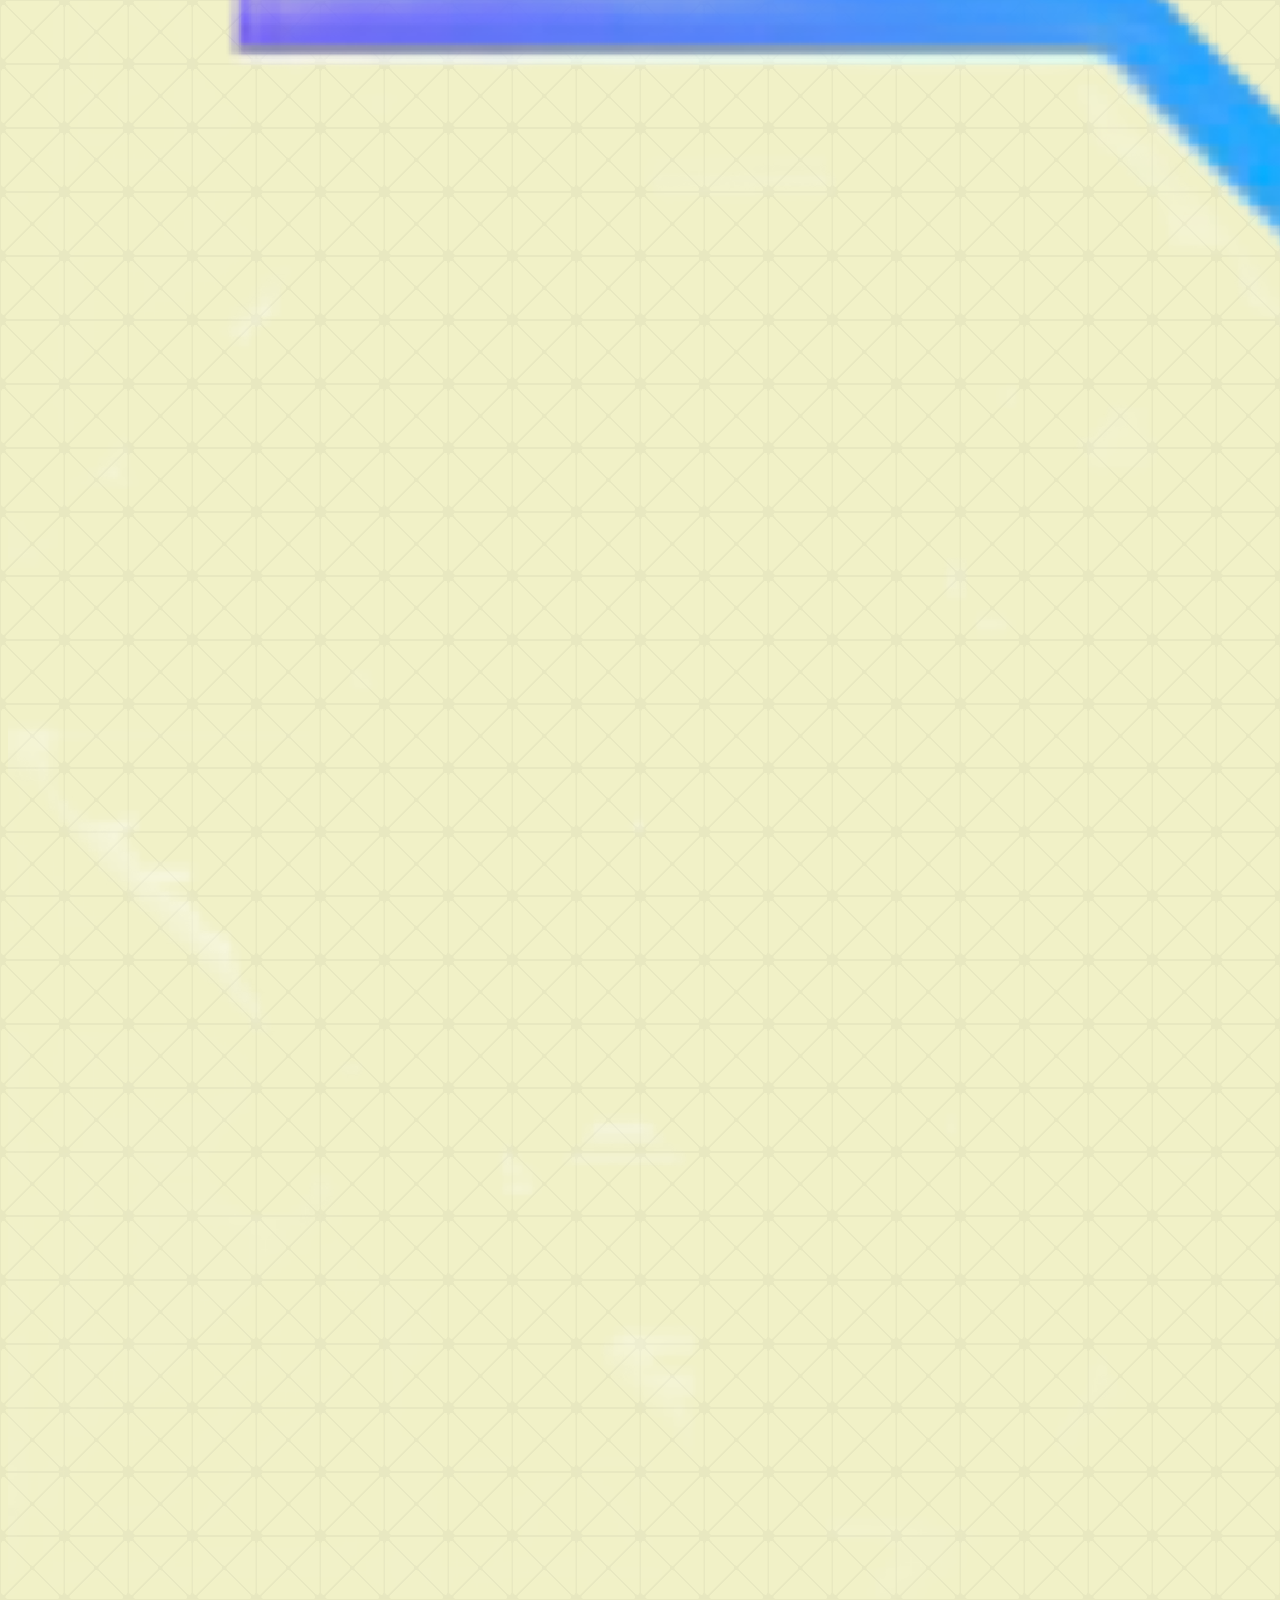
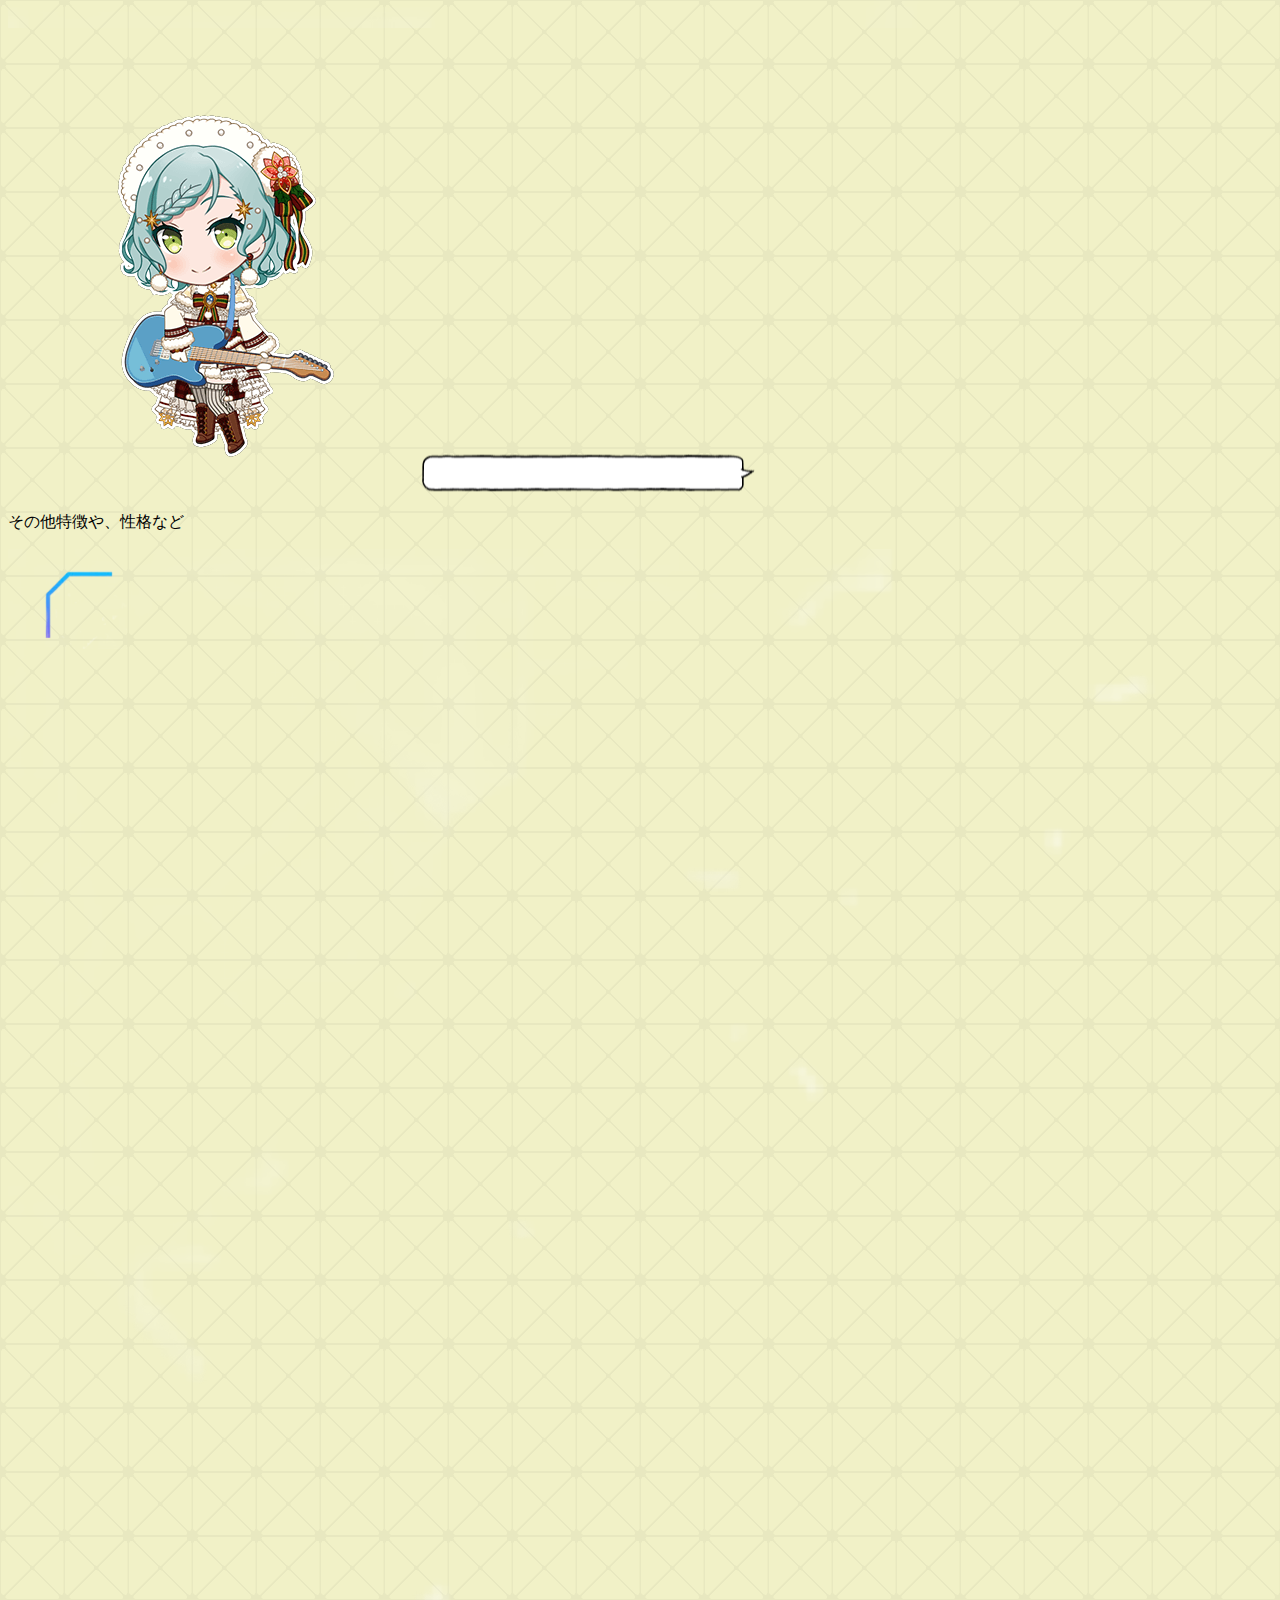
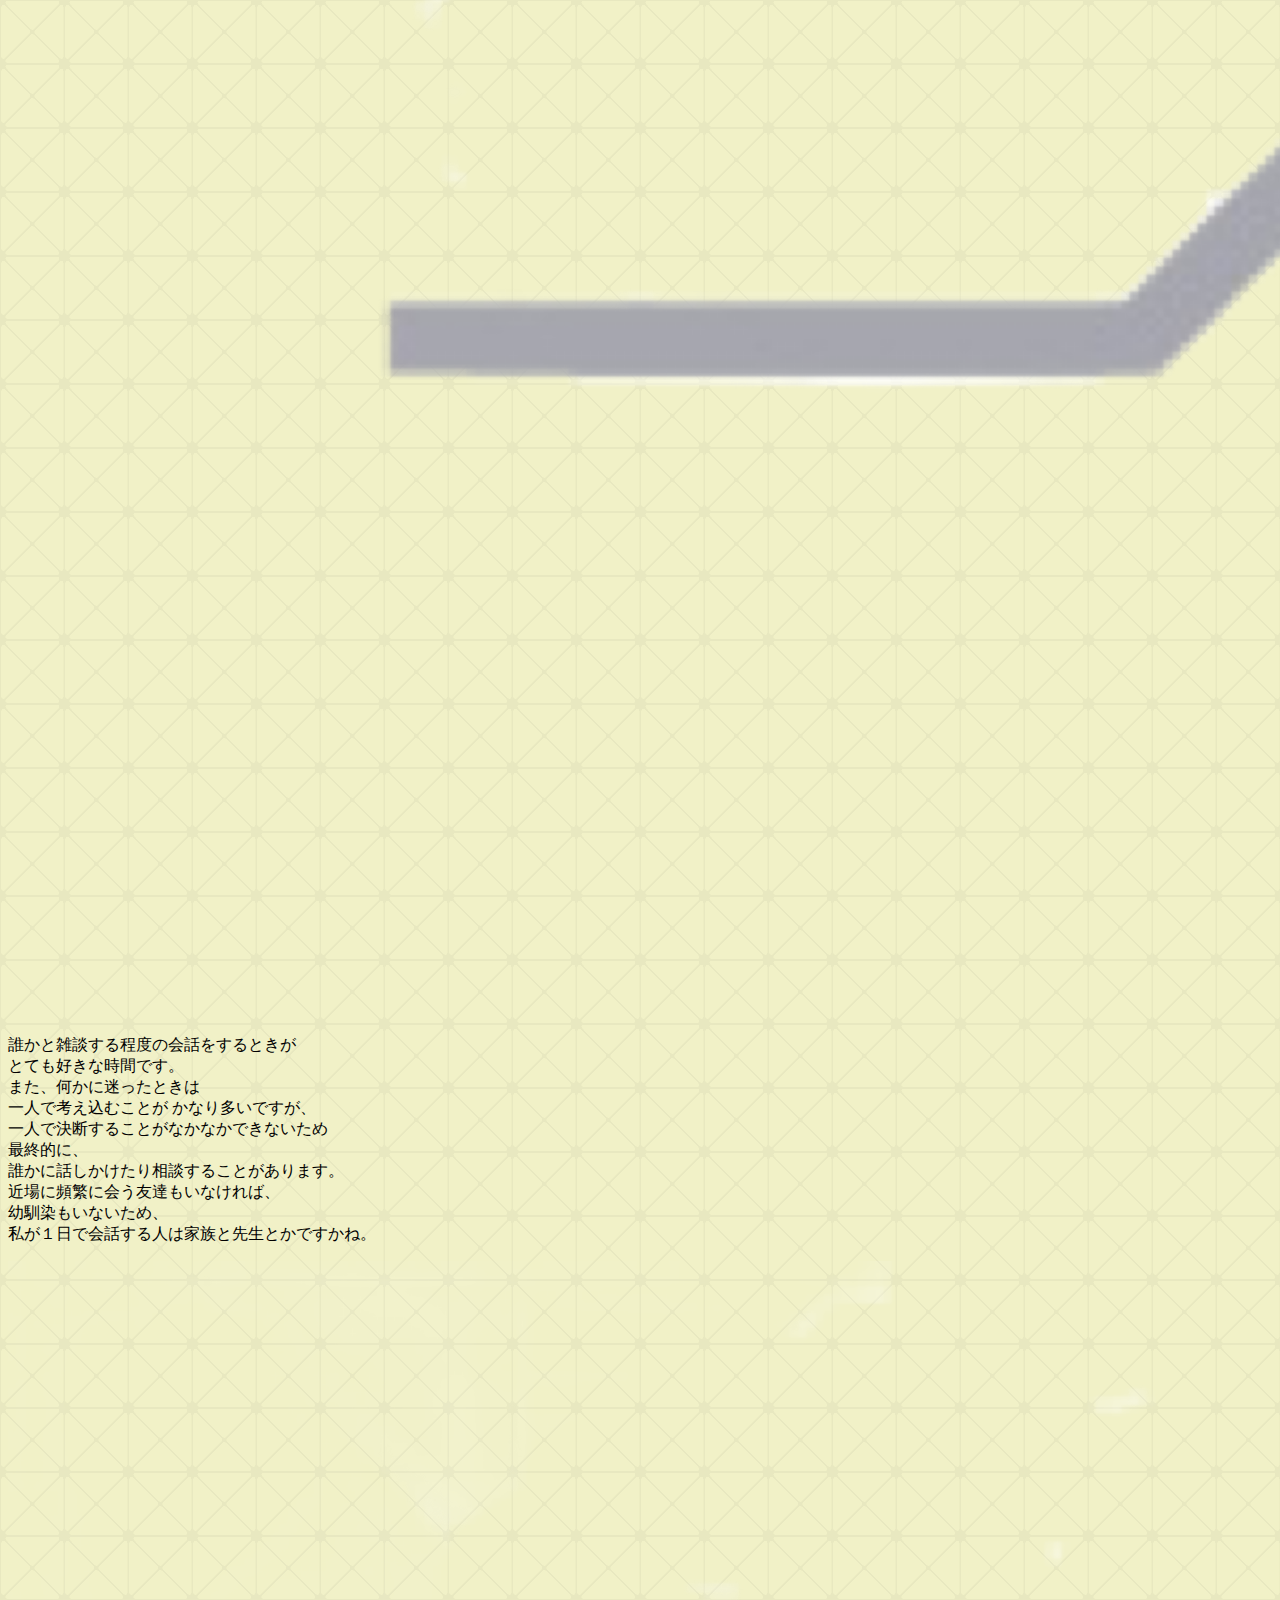
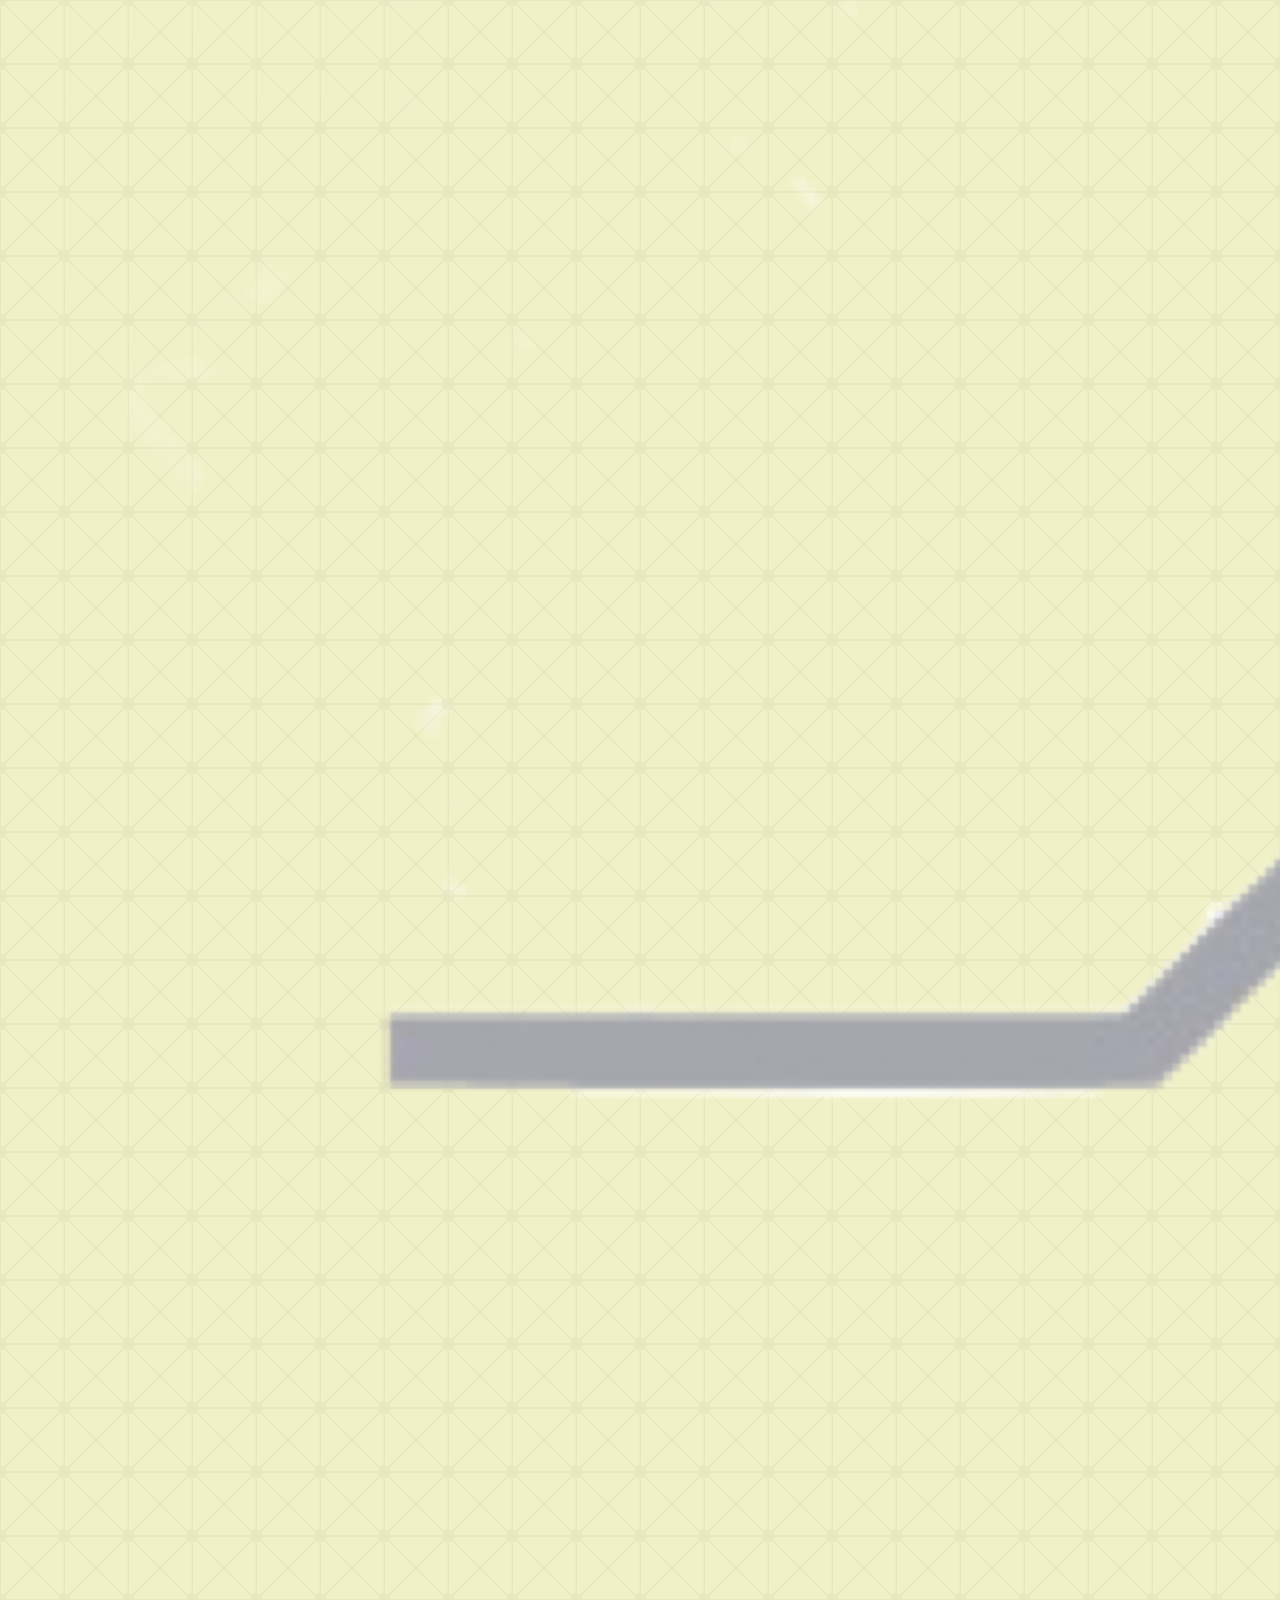
==== commit cd6c9524: "Update index.html" ====
--- a/scroll_change/index.html
+++ b/scroll_change/index.html
@@ -12,126 +12,83 @@
 </head>
 
 <body>
-    <div>
-        <p class="top1">最終更新日・・・2023/10/31</p>
-        <p class="top2">ver.2.0.0</p>
+    <div class="update-log">
+        <div class="update-log-ver">
+            <p>ver.3.0.0</p>
+            <p>最終更新日・・・2023/11/**</p>
+        </div>
+        <div class="twitter-access">
+            <img class="twitter-qrcode" src="img/qrcode_twitter.com.png" alt="qrcode">
+            <p class="twitter-qrcode-under">twitter QRcode</p>
+            <a class="twitter-url" href="https://twitter.com/NSX_Exp">Twitter(X)➚</a>
+        </div>
     </div>
-    <div>
-        
-        <img class="twitter" src="img/link.PNG" alt="link">
-        <a class="twitter_url" href="https://twitter.com/NSX_Exp">Twitter(X)</a>
-        <img class="qrcode_twitter" src="img/qrcode_twitter.com.png" alt="qrcode_twitter">
-        <p class="QRcode">twitter QRcode</p>
-    </div>
-    <div>
-        <img class="kanban" src="img/placard2_s.png" alt="kannbann">
-        <p class="top">
-            hinas blogへようこそ!
-        </p>
-        <div>
-            <p class="hinasblog">
-                ここはhaRutoと管理人の日菜が
-
-                2人で書いていくblog...
-                <br>
-                haRutoが普段twitterで書かないことや
-                <br>
-                書くのをやめたこと、
-                <br>
-                また今までに書いたことがないことなどが書かれています。
-                <br>
-                興味がありましたら
-                <br>
-                日菜とともにこのサイトをまわっていただけたらと思います。
-                <br>
-                それではここからのサイト案内は日菜にしていただきます!
-            </p>
-        </div>
-        <img class="sibahu" src="img/sibahu.png" alt="sibahu">
-
-    </div>
-    <div class="annai">
-        <img class="hukidasi1" src="img/hukidasi L.png" alt="hukidasi">
-        <p class="watasi">私についてきてね♪♪</p>
-        <img class="hinapic" src="img/happy.png" alt="happy hina">
-    </div>
-    <div class="div3">
-        <img class="hinapic1" src="img/nomal.png" alt="hina">
-        <img class="hukidasi2" src="img/hukidasi R.png" alt="hukidasi">
-        <p class="prof">はじめにプロフィールから！</p>
-    </div>
-    <p class="profile">profile</p>
-
-    <div class="div1">
-        <img class="kakko-b1" src="img/kakko-b.PNG" alt="kakko-b">
-        <img class="kakko-g1" src="img/kakko-g.PNG" alt="kakko-g">
-    </div>
-    <div>
-        <p class="name"> Name:氷菜(haRu) <br>
-            年齢は10代後半です。<br>
-            最近はWebサイト作成を主に、<br>
-            経験を積んでいっています。<br>
-            ※対応言語:HTML,CSS,Js,Dart(Flutter) <br>
-            ラブコメと炭酸飲料が浴びるほど大好きです。<br>
-
-
+    <div class="hinas-blog-heading">
+        <img class="signboard" src="img/placard2_s.png" alt="">
+        <h1 class="title1">hinas blogへようこそ!</h1>
+        <p class="text1">
+            ここはhaRutoと日菜が2人で書いていくblog...<br>
+            haRutoが普段twitterで書かないことや、<br>
+            書くのをやめたこと、<br>
+            また、今までに書いたことがないような
+            <br>ことが書かれています。<br>
+            興味がありましたら是非最後の方までこのサイトを、<br>
+            閲覧していただけましたら幸いです。
         </p>
     </div>
-
-
-    <div class="div2">
-        <img class="kakko-b2" src="img/kakko-b.PNG" alt="kakko-b">
-        <img class="kakko-g2" src="img/kakko-g.PNG" alt="kakko-g">
+    <div class="hinas-blog-guidance-1">
+        <img class="hina1" src="img/happy.png" alt="">
+        <img class="speech-bubble1" src="img/hukidasi L.png" alt="">
+        <p class="p1">私についてきてね♪♪</p>
     </div>
-
-    <div class="div4">
-        <img class="hinapic2" src="img/miss ribbon.png" alt="hina">
-        <img class="hukidasi3" src="img/hukidasi L.png" alt="kakko">
-        <p class="nigate">苦手なもの・・・</p>
-
+    <div class="hinas-blog-guidance-2">
+        <img class="hina2" src="img/nomal.png" alt="">
+        <img class="speech-bubble2" src="img/hukidasi R.png" alt="">
+        <p class="p2">始めにプロフィールから！</p>
     </div>
-
-    <div class="div5"></div>
-
-
-    <div class="div1">
-        <img class="kakko-b1" src="img/kakko-b.PNG" alt="kakko-b">
-        <img class="kakko-g1" src="img/kakko-g.PNG" alt="kakko-g">
+    <p class="profile-title">profile</p>
+    <div class="hinas-blog-profile">
+        <img class="kakko-b1" src="img/kakko-b.PNG" alt="">
+        <img class="kakko-b3" src="img/kakko-g.PNG" alt="">
+        <p class="p3">
+            Name:氷菜(haRu)<br>
+            年齢は10代後半です。<br>
+            最近はWebサイト作成を主に<br>
+            経験を詰んでいっています。<br>
+            ※対応言語:HTML,CSS,Js,Dart(Flutter)<br>
+            ラブコメと炭酸飲料が浴びるほど好きです。
+        </p>
+        <img class="kakko-b2" src="img/kakko-g.PNG" alt="">
+        <img class="kakko-b4" src="img/kakko-b.PNG" alt="">
     </div>
-    <div>
-        <p class="niga">
+    <div class="hinas-blog-guidance-3">
+        <img class="hina3" src="img/miss ribbon.png" alt="">
+        <img class="speech-bubble3" src="img/hukidasi L.png" alt="">
+        <p class="p5">苦手なもの・・・</p>
+    </div>
+    <div class="hinas-blog-profile2">
+        <img class="kakko-b1" src="img/kakko-b.PNG" alt="">
+        <img class="kakko-b3" src="img/kakko-g.PNG" alt="">
+        <p class="p4">
             相手から一方的に自慢話を<br>
             聞かされるのが一番苦手… <br>
             ほかにも自分の近くで喧嘩されたり、<br>
             高い声での言い争い、ふざけている人が苦手… <br>
             子供もそこまで好きではありません。
-
-
-
         </p>
+        <img class="kakko-b2" src="img/kakko-g.PNG" alt="">
+        <img class="kakko-b4" src="img/kakko-b.PNG" alt="">
     </div>
-
-    <div class="div2">
-        <img class="kakko-b2" src="img/kakko-b.PNG" alt="kakko-b">
-        <img class="kakko-g2" src="img/kakko-g.PNG" alt="kakko-g">
+    <div class="hinas-blog-guidance-2">
+        <img class="hina2" src="img/nomal snow.png" alt="">
+        <img class="speech-bubble2" src="img/hukidasi R.png" alt="">
+        <p class="p2">その他特徴や、性格など</p>
     </div>
-
-
-    <div class="div6"></div>
-
-
-    <div class="div3">
-        <img class="hinapic1" src="img/nomal snow.png" alt="hina">
-        <img class="hukidasi2" src="img/hukidasi R.png" alt="hukidasi">
-        <p class="prof">　その他特徴や、性格など</p>
-    </div>
-
-    <div class="div1">
-        <img class="kakko-b1" src="img/kakko-b.PNG" alt="kakko-b">
-        <img class="kakko-g1" src="img/kakko-g.PNG" alt="kakko-g">
-    </div>
-    <div>
-        <p class="name"> <br>
+    <div class="hinas-blog-profile3">
+        <img class="kakko-b1" src="img/kakko-b.PNG" alt="">
+        <img class="kakko-b3" src="img/kakko-g.PNG" alt="">
+        <p class="p6">
+            <br>
             誰かと雑談する程度の会話をするときが<br>
             とても好きな時間です。<br>
             また、何かに迷ったときは<br>
@@ -142,52 +99,35 @@
             近場に頻繁に会う友達もいなければ、 <br>
             幼馴染もいないため、<br>
             私が１日で会話する人は家族と先生とかですかね。
-
-
         </p>
+        <img class="kakko-b5" src="img/kakko-g.PNG" alt="">
+        <img class="kakko-b6" src="img/kakko-b.PNG" alt="">
     </div>
-
-
-    <div class="div2">
-        <img class="kakko-b2" src="img/kakko-b.PNG" alt="kakko-b">
-        <img class="kakko-g2" src="img/kakko-g.PNG" alt="kakko-g">
+    <p class="coming-soon">--- 以下随時更新予定 ---</p>
+    <p class="Revision-matter">Revision matter</p>
+    <div class="Revision-matter-div">
+        <p class="information">11/08 Var.3.0.0 <br>　　CSSの大幅更新・修正</p>
+        <img class="speech-bubble4" src="img/hukidasi W.png" alt="hukidasi">
+        <p class="information">様々な端末でアクセスの際も、<br>正確に表示されるように修正</p>
+        <img class="speech-bubble4" src="img/hukidasi W.png" alt="hukidasi">
+        <p class="information">10/31 Var.2.0.0 <br>アクセス時のパスワード必須</p>
+        <img class="speech-bubble4" src="img/hukidasi W.png" alt="hukidasi">
+        <p class="information">08/22 Var.2.0.0 <br>注意事項/お願い内容改定</p>
+        <img class="speech-bubble4" src="img/hukidasi W.png" alt="hukidasi">
+        <p class="information">08/21 Var.2.0.0 <br>上部twitterのlinkの問題を修正</p>
+        <img class="speech-bubble4" src="img/hukidasi W.png" alt="hukidasi">
     </div>
-
-    <div class="div7"></div>
-    <p class="ik">--- 以下随時更新予定 ---</p>
-
-    <div>
-        <p class="Revisionmatter">Revision matter</p>
-        <img class="hukidasi4" src="img/hukidasi W.png" alt="hukidasi">
-        <img class="hukidasi4" src="img/hukidasi W.png" alt="hukidasi">
-        <img class="hukidasi4" src="img/hukidasi W.png" alt="hukidasi">
-        <img class="hukidasi4" src="img/hukidasi W.png" alt="hukidasi">
-        <img class="hukidasi4" src="img/hukidasi W.png" alt="hukidasi">
-        <p class="Revision4">10/31 Var.2.0.0 <br>アクセス時のパスワード必須</p>
-        <p class="Revision3">8/22 Var.1.0.2 <br>その他細かな変更及び修正</p>
-        <p class="Revision2">8/21 Var.1.0.1 <br>注意事項/お願い内容改定</p>
-        <p class="Revision1">8/21 <br>上部twitterのlinkの問題を修正</p>
-        <p class="Revision">8/21 Var.1.0.0 <br>スタート</p>
+    <p class="please">注意事項・お願い</p>
+    <div class="Afterword">
+        <img class="cloud" src="img/mokomoko.png" alt="">
+        <img class="hina4" src="img/img_hikawa-hina_3.webp" alt="">
+        <p class="caution">サイトを１から作っておりますので、<br>
+            多少の画像ズレなど<br>
+            細かい描写のミスはお許しください。<br>
+            ここまでご覧くださりありがとうございます。<br>
+            サイトに不具合ございましたら、 <br>
+            教えていただけますと幸いです。</p>
     </div>
-    <div class="div8">
-        
-        <p class="please">注意事項/お願い</p>
-        <div class="div9">
-            
-            <p class="please1">サイトを１から作っておりますので、<br>
-                多少の画像ズレなど<br>
-                細かい描写のミスはお許しください。<br>
-                ここまでご覧くださりありがとうございます。<br>
-                サイトに不具合ございましたら、 <br>
-                教えていただけますと幸いです。
-                
-            </p>
-            <img class="mokomoko" src="img/mokomoko.png" alt="mokomoko">
-            <img class="hina_hikawa_bg" src="img/img_hikawa-hina_3.webp" alt="hina">
-        </div>
-    </div>
-
-
 </body>
 
 </html>
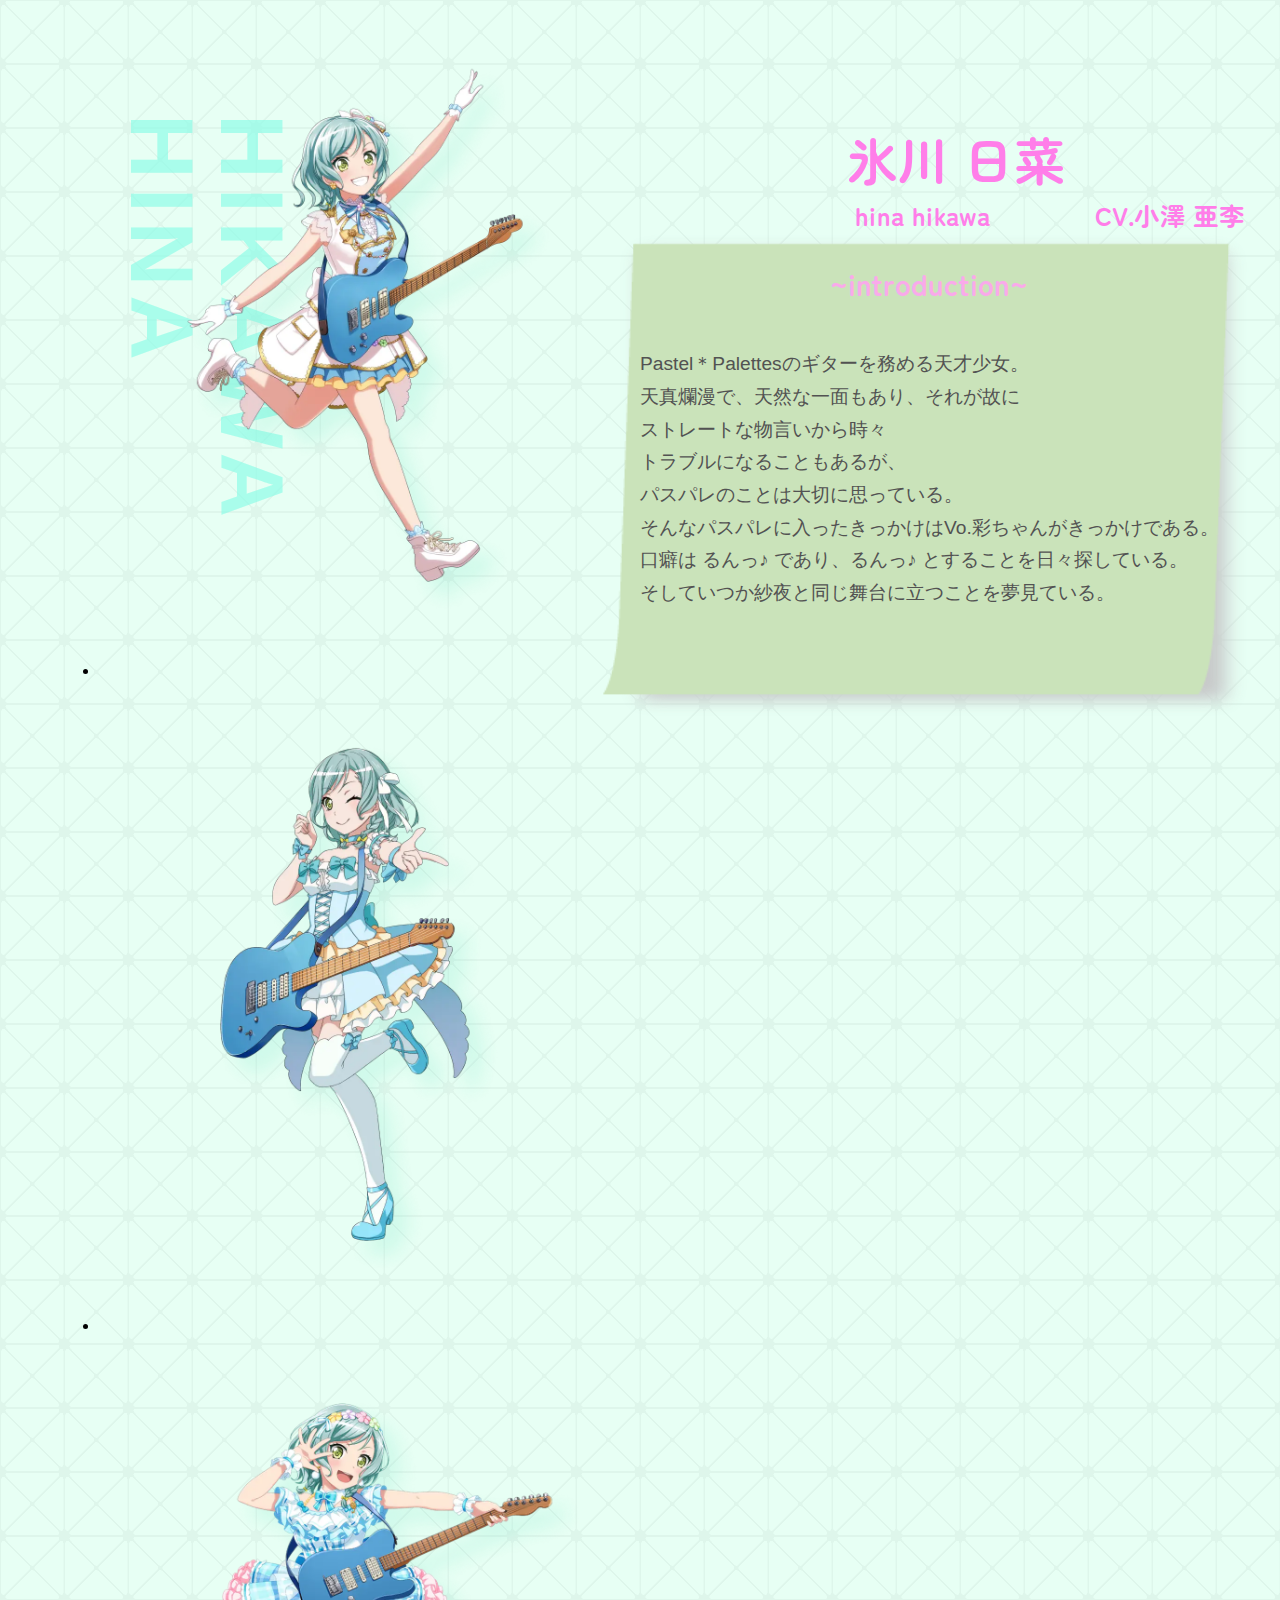
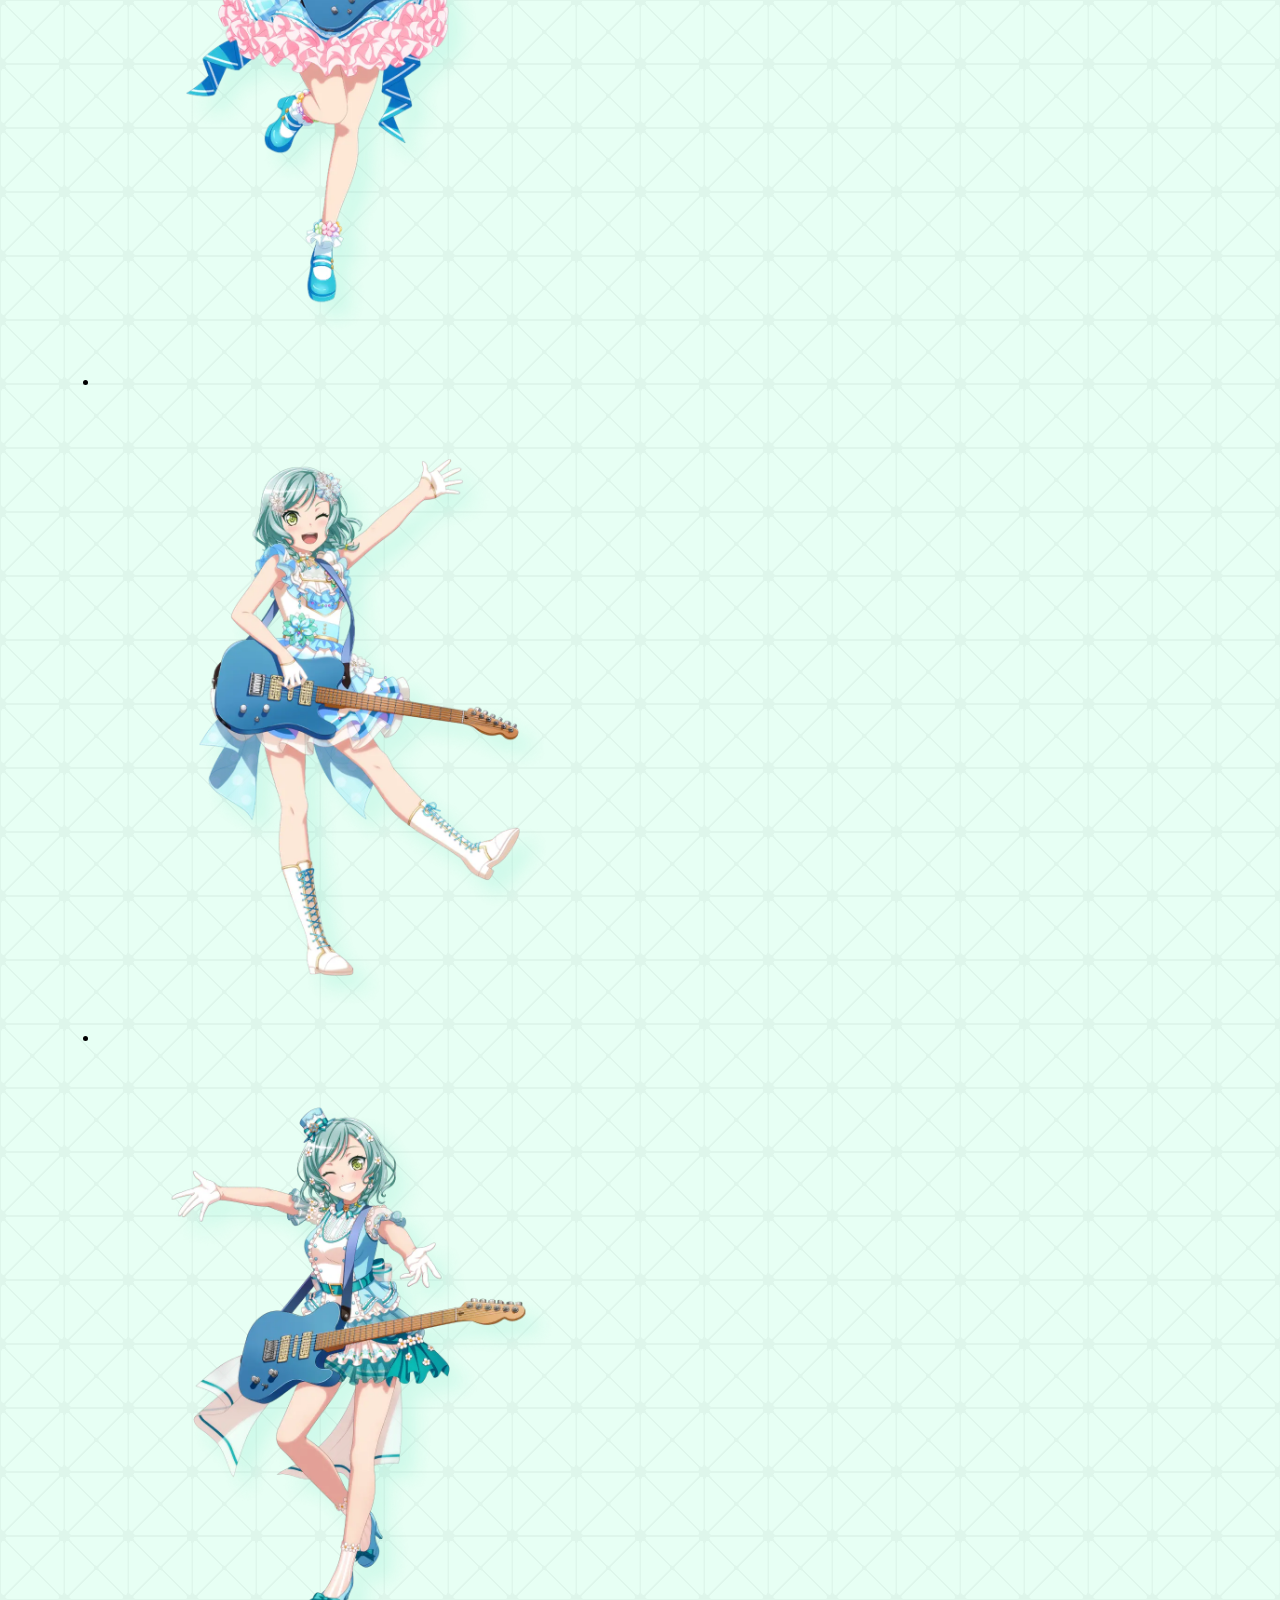
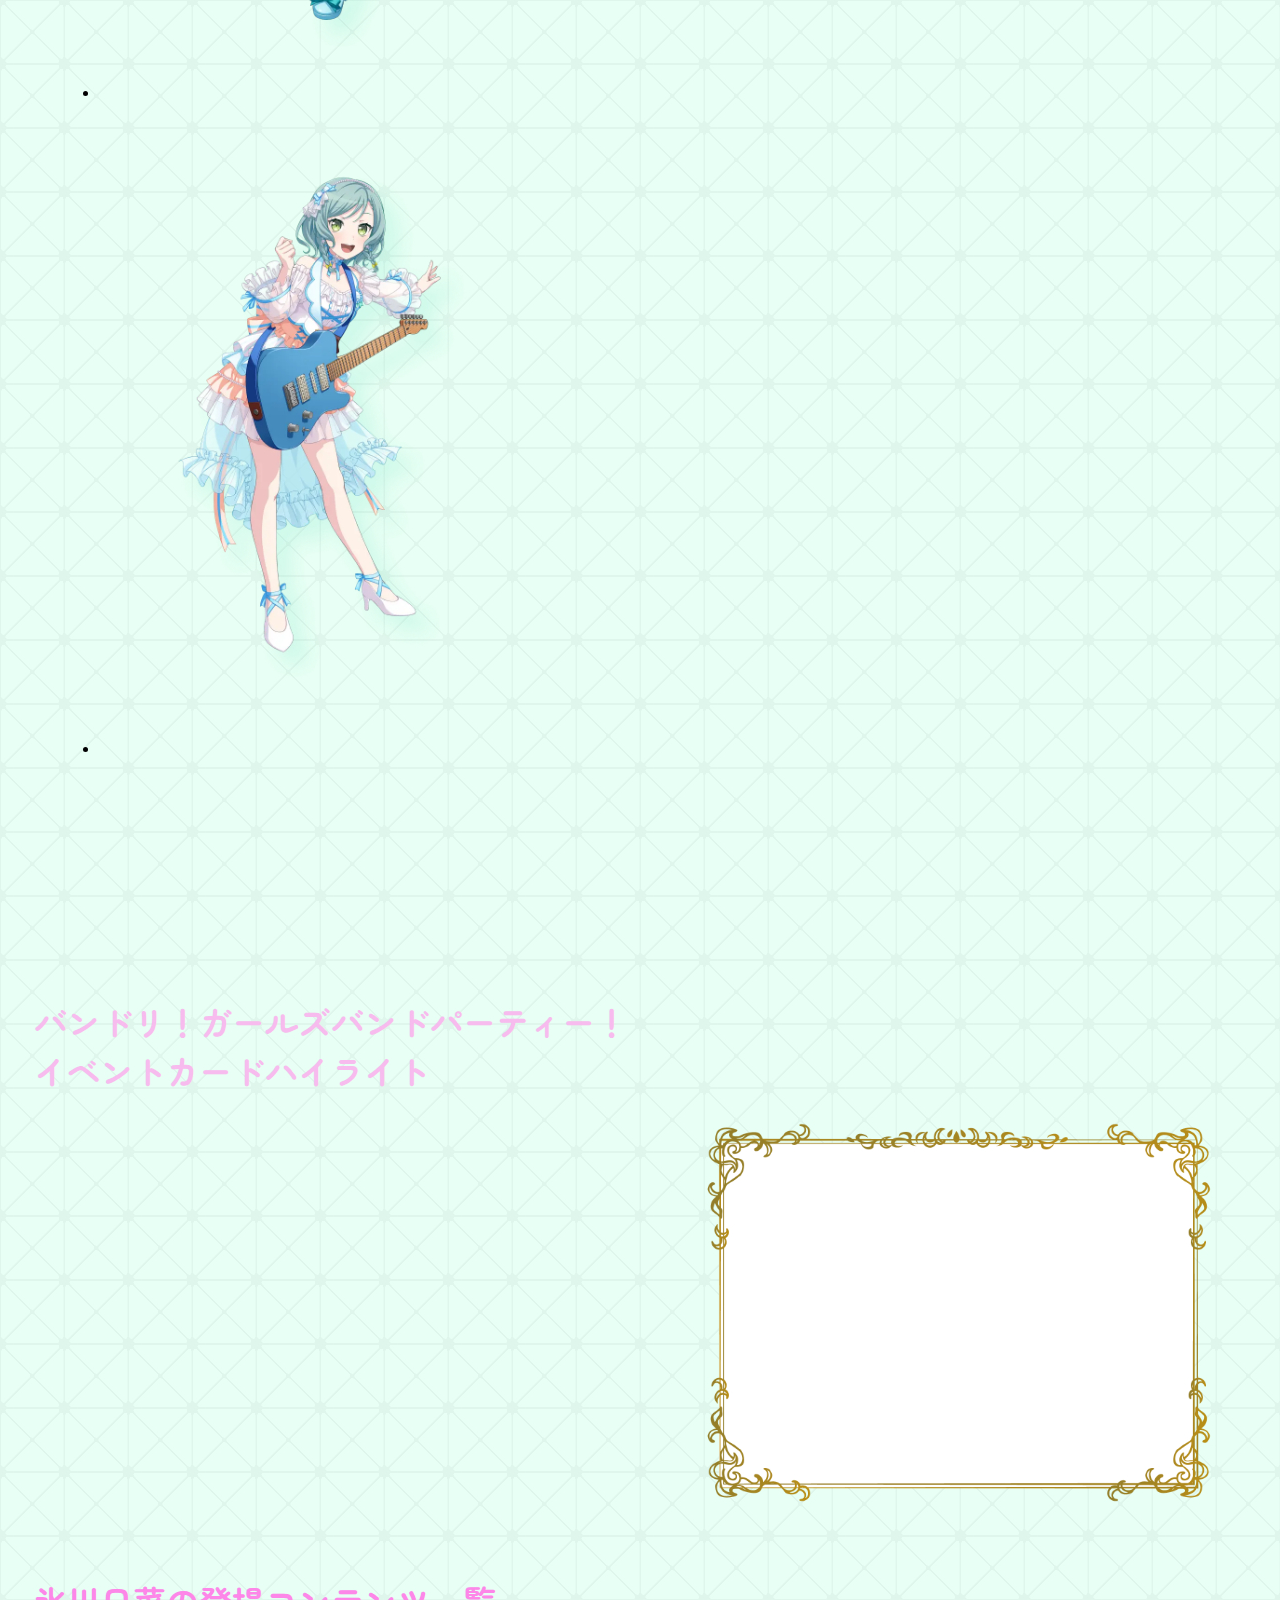
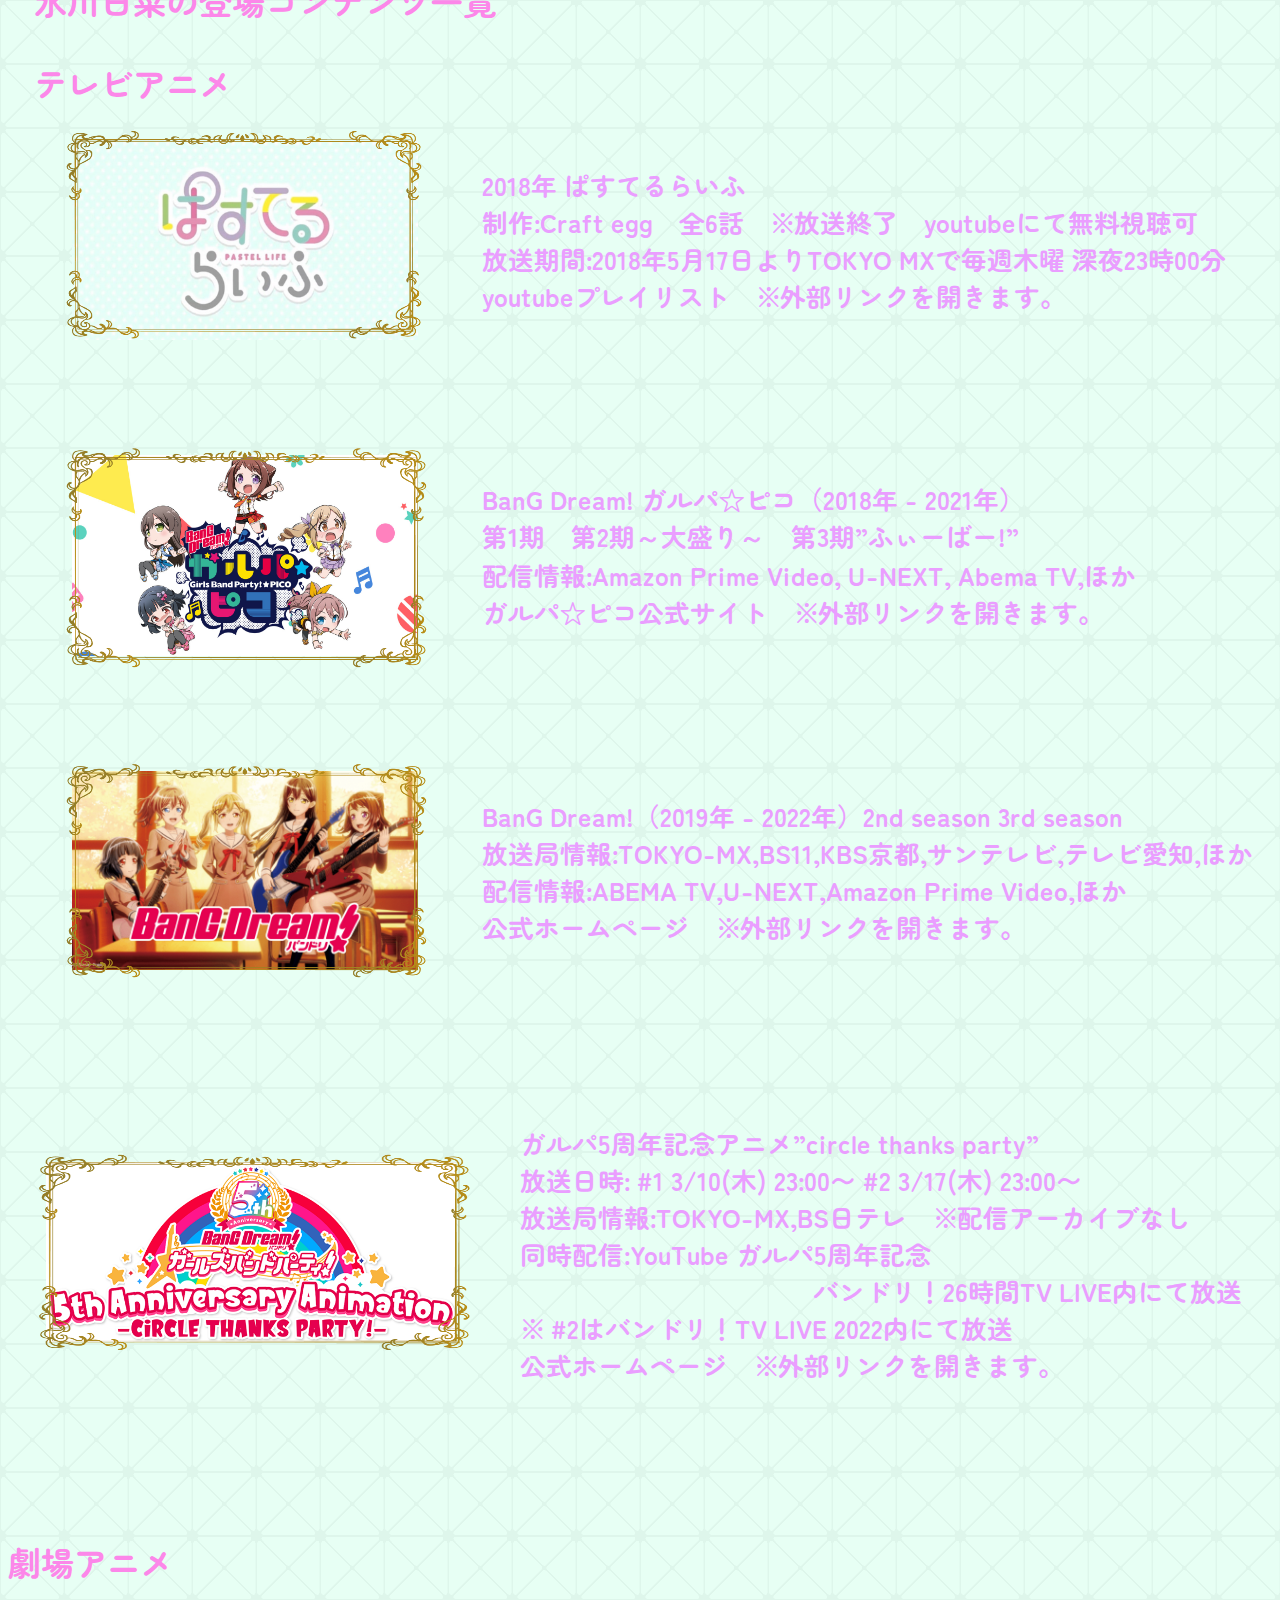
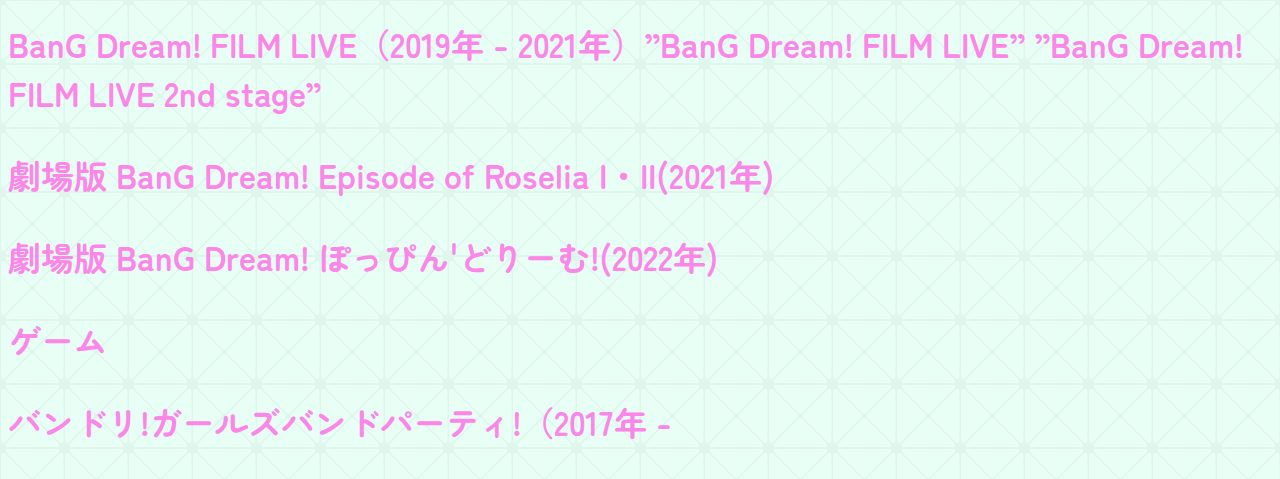
==== commit 764efcbb: "Update index.html" ====
--- a/scroll_change/index.html
+++ b/scroll_change/index.html
@@ -5,129 +5,185 @@
     <meta charset="UTF-8">
     <meta http-equiv="X-UA-Compatible" content="IE=edge">
     <meta name="viewport" content="width=device-width, initial-scale=1.0">
-    <title>hinas blog...</title>
-    <meta name="description" content="hinas blog...">
+    <title> 氷川日菜 | Pastel＊palettes | profile </title>
+    <meta name="description" content="hina hikawa">
+    <script src="program.js"></script>
+    <link rel="preconnect" href="https://fonts.googleapis.com">
+    <link rel="preconnect" href="https://fonts.gstatic.com" crossorigin>
+    <link href="https://fonts.googleapis.com/css2?family=Zen+Maru+Gothic:wght@700&display=swap" rel="stylesheet">
+
+    <link rel="stylesheet" type="text/css" href="https://cdn.jsdelivr.net/npm/slick-carousel@1.8.1/slick/slick.css">
     <link rel="stylesheet" href="style.css">
-
 </head>
 
 <body>
-    <div class="update-log">
-        <div class="update-log-ver">
-            <p>ver.3.0.0</p>
-            <p>最終更新日・・・2023/11/**</p>
+
+    <div class="element-before">
+        <div class="element-style">
+            <div class="hina_img">
+                <ul class="slider">
+                    <li><img src="img/ing_hina_s1-1.webp" alt=""></li>
+                    <li><img src="img/ing_hina_s1-2.webp" alt=""></li>
+                    <li><img src="img/ing_hina_s2-1.webp" alt=""></li>
+                    <li><img src="img/ing_hina_s2-2.webp" alt=""></li>
+                    <li><img src="img/ing_hina_s2-3.webp" alt=""></li>
+                    <li><img src="img/ing_hina_s3-1.webp" alt=""></li>
+                    <!--/slider-->
+                </ul>
+                <p class="bg">HIKAWA<br>HINA</p>
+            </div>
+            <div class="header">
+                <div class="profile">
+                    <img class="logo" src="img/logo_pastelpalettes_.svg" alt="">
+                    <p class="name">氷川 日菜</p>
+                    <p class="name2">hina hikawa　　　　CV.小澤 亜李</p>
+                </div>
+                <div class="introduction">
+                    <img class="memo" src="img/677764.png" alt="memo">
+                    <div class="div-1">
+                        <p class="int-2">~introduction~</p>
+                        <p class="int-1">Pastel＊Palettesのギターを務める天才少女。<br>
+                            天真爛漫で、天然な一面もあり、それが故に<br>
+                            ストレートな物言いから時々<br>
+                            トラブルになることもあるが、<br>
+                            パスパレのことは大切に思っている。<br>
+                            そんなパスパレに入ったきっかけはVo.彩ちゃんがきっかけである。<br>
+                            口癖は るんっ♪ であり、るんっ♪ とすることを日々探している。<br>
+                            そしていつか紗夜と同じ舞台に立つことを夢見ている。
+                        </p>
+                    </div>
+                </div>
+            </div>
         </div>
-        <div class="twitter-access">
-            <img class="twitter-qrcode" src="img/qrcode_twitter.com.png" alt="qrcode">
-            <p class="twitter-qrcode-under">twitter QRcode</p>
-            <a class="twitter-url" href="https://twitter.com/NSX_Exp">Twitter(X)➚</a>
+        <div class="margin"></div>
+        <div>
+            <div class="center-hina-log">
+
+                <div class="log-intro">
+                    <p class="name3">バンドリ！ガールズバンドパーティー！<br>イベントカードハイライト</p>
+
+                    <div class="slide-2" id="makeImg">
+                        <p>【それがアイドル】2019年3月16日～3月20日<br>
+                            周年イベント”Backstage Pass2”似て登場。<br>
+                            ２年目にしてギター組での周年イベント担当に。<br>
+                            果たして今年、７周年の周年メンバーに<br>
+                            日菜は入るのだろうか？</p>
+                        <p>【Special birthday!】2021年3月20日〜3月26日<br>
+                            初の誕生日限定キャラとしての登場。<br>
+                            ドレス姿でこちらを向くのは...ずるい。<br>
+                            姉の紗夜のカードとは後ろのチューリップの色が異なる。
+                        </p>
+                        <p>【ピピッとよろしく!】2020年12月13日～12月22日<br>
+                            パスパレ3章イベント”TITLE IDOL”にて登場。<br>
+                            日菜の後輩に対する厳しくもねぎらう、<br>
+                            そんなストーリーが描かれたカード。<br>
+                            ヴァイスシュヴァルツの最高レアSSPにも採用。
+                        </p>
+                        <p>【Precious birthday!】2022年3月20日〜3月23日<br>
+                            誕生日限定２年目になった今年は少し短めの衣装で登場。<br>
+                            日菜はテーブル左側に、紗夜は右側に座っているため、<br>
+                            カードを２枚並べるとつながるという枠な演出。ずるい。<br>
+                            2023年の誕生日限定はなくこのカードの再登場となった。
+                        </p>
+                        <p>【卒業】2022年3月8日〜3月16日<br>
+                            ”桜舞う、青春の日々”ガチャにて開催<br>
+                            スキル名:まだ見ぬ未来へRun up♪ と、<br>
+                            日菜の未来を楽しむ姿勢が表れた一枚のカード<br>
+                            ストーリーは卒業式の裏話が主軸になっている。</p>
+                    </div>
+                </div>
+                <div class="log-images">
+                    <img class="frame" src="img/1499782.png" alt="frame">
+                    <div class="slide" id="makeImg">
+                        <img src="img/log5.png" alt="">
+                        <img src="img/log6.png" alt="">
+                        <img src="img/log4.png" alt="">
+                        <img src="img/log3.png" alt="">
+                        <img src="img/log2.png" alt="">
+                    </div>
+                </div>
+            </div>
         </div>
+        <div class="contents">
+            <div>
+                <p class="name3">氷川日菜の登場コンテンツ一覧</p>
+                <div class="contents">
+                    <p class="name3">テレビアニメ</p>
+                    <div class="TV-anime">
+                        <div class="contents-1">
+                            <img class="pastel-life" src="img/pasuteru.jpg" alt="">
+                            <img class="frame-1" src="img/1499782.png" alt="">
+                            <p>2018年 ぱすてるらいふ<br>
+                                制作:Craft egg　全6話　※放送終了　youtubeにて無料視聴可 <br>
+                                放送期間:2018年5月17日よりTOKYO MXで毎週木曜 深夜23時00分
+                                <a onclick="al()"
+                                    href="https://youtube.com/playlist?list=PLvRmS87ezZfombh45YZacMM0N5URmG_CV&si=z20uSlxhyF4LWc2u"
+                                    target="_blank" rel="noopener noreferrer">
+                                    youtubeプレイリスト　※外部リンクを開きます。
+                                </a>
+                            </p>
+                        </div>
+                        <div class="contents-2">
+                            <img class="pastel-life" src="img/pico.jpg" alt="">
+                            <img class="frame-2" src="img/1499782.png" alt="">
+                            <p>BanG Dream! ガルパ☆ピコ（2018年 - 2021年）<br>
+                                第1期　第2期～大盛り～　第3期”ふぃーばー!”<br>
+                                配信情報:Amazon Prime Video, U-NEXT, Abema TV,ほか<br>
+                                <a onclick="al()" href="https://anime.bang-dream.com/pico/" target="_blank"
+                                    rel="noopener noreferrer">
+                                    ガルパ☆ピコ公式サイト　※外部リンクを開きます。
+                                </a>
+                            </p>
+                        </div>
+                        <div class="contents-4">
+                            <img class="pastel-life" src="img/13b66066.png" alt="">
+                            <img class="frame-4" src="img/1499782.png" alt="">
+                            <p>BanG Dream!（2019年 - 2022年）2nd season 3rd season <br>
+                                放送局情報:TOKYO-MX,BS11,KBS京都,サンテレビ,テレビ愛知,ほか<br>
+                                配信情報:ABEMA TV,U-NEXT,Amazon Prime Video,ほか<br>
+                                <a onclick="al()" href="https://anime.bang-dream.com/3rd/" target="_blank"
+                                    rel="noopener noreferrer">
+                                    公式ホームページ　※外部リンクを開きます。
+                                </a>
+
+                            </p>
+                        </div>
+                        <div class="contents-3">
+                            <img class="circle" src="img/latest.png" alt="">
+                            <img class="frame-3" src="img/1499782.png" alt="">
+                            <p> ガルパ5周年記念アニメ”circle thanks party”<br>
+                                放送日時: #1 3/10(木) 23:00〜 #2 3/17(木) 23:00〜<br>
+                                放送局情報:TOKYO-MX,BS日テレ　※配信アーカイブなし<br>
+                                同時配信:YouTube ガルパ5周年記念<br>　　　　　　　　　　　 バンドリ！26時間TV LIVE内にて放送<br>
+                                ※ #2はバンドリ！TV LIVE 2022内にて放送<br>
+                                <a onclick="al()" href="https://anniv-bang-dream.bushimo.jp/5th/" target="_blank"
+                                    rel="noopener noreferrer">
+                                    公式ホームページ　※外部リンクを開きます。
+                                </a>
+
+                            </p>
+                        </div>
+                    </div>
+                    <p>劇場アニメ</p>
+                    <p>BanG Dream! FILM LIVE（2019年 - 2021年）”BanG Dream! FILM LIVE” ”BanG Dream! FILM LIVE 2nd stage”</p>
+                    <p>劇場版 BanG Dream! Episode of Roselia I・II(2021年)</p>
+                    <p>劇場版 BanG Dream! ぽっぴん'どりーむ!(2022年)</p>
+                    <p>ゲーム</p>
+                    <p>バンドリ!ガールズバンドパーティ!（2017年 - </p>
+
+                </div>
+            </div>
+        </div>
+
     </div>
-    <div class="hinas-blog-heading">
-        <img class="signboard" src="img/placard2_s.png" alt="">
-        <h1 class="title1">hinas blogへようこそ!</h1>
-        <p class="text1">
-            ここはhaRutoと日菜が2人で書いていくblog...<br>
-            haRutoが普段twitterで書かないことや、<br>
-            書くのをやめたこと、<br>
-            また、今までに書いたことがないような
-            <br>ことが書かれています。<br>
-            興味がありましたら是非最後の方までこのサイトを、<br>
-            閲覧していただけましたら幸いです。
-        </p>
-    </div>
-    <div class="hinas-blog-guidance-1">
-        <img class="hina1" src="img/happy.png" alt="">
-        <img class="speech-bubble1" src="img/hukidasi L.png" alt="">
-        <p class="p1">私についてきてね♪♪</p>
-    </div>
-    <div class="hinas-blog-guidance-2">
-        <img class="hina2" src="img/nomal.png" alt="">
-        <img class="speech-bubble2" src="img/hukidasi R.png" alt="">
-        <p class="p2">始めにプロフィールから！</p>
-    </div>
-    <p class="profile-title">profile</p>
-    <div class="hinas-blog-profile">
-        <img class="kakko-b1" src="img/kakko-b.PNG" alt="">
-        <img class="kakko-b3" src="img/kakko-g.PNG" alt="">
-        <p class="p3">
-            Name:氷菜(haRu)<br>
-            年齢は10代後半です。<br>
-            最近はWebサイト作成を主に<br>
-            経験を詰んでいっています。<br>
-            ※対応言語:HTML,CSS,Js,Dart(Flutter)<br>
-            ラブコメと炭酸飲料が浴びるほど好きです。
-        </p>
-        <img class="kakko-b2" src="img/kakko-g.PNG" alt="">
-        <img class="kakko-b4" src="img/kakko-b.PNG" alt="">
-    </div>
-    <div class="hinas-blog-guidance-3">
-        <img class="hina3" src="img/miss ribbon.png" alt="">
-        <img class="speech-bubble3" src="img/hukidasi L.png" alt="">
-        <p class="p5">苦手なもの・・・</p>
-    </div>
-    <div class="hinas-blog-profile2">
-        <img class="kakko-b1" src="img/kakko-b.PNG" alt="">
-        <img class="kakko-b3" src="img/kakko-g.PNG" alt="">
-        <p class="p4">
-            相手から一方的に自慢話を<br>
-            聞かされるのが一番苦手… <br>
-            ほかにも自分の近くで喧嘩されたり、<br>
-            高い声での言い争い、ふざけている人が苦手… <br>
-            子供もそこまで好きではありません。
-        </p>
-        <img class="kakko-b2" src="img/kakko-g.PNG" alt="">
-        <img class="kakko-b4" src="img/kakko-b.PNG" alt="">
-    </div>
-    <div class="hinas-blog-guidance-2">
-        <img class="hina2" src="img/nomal snow.png" alt="">
-        <img class="speech-bubble2" src="img/hukidasi R.png" alt="">
-        <p class="p2">その他特徴や、性格など</p>
-    </div>
-    <div class="hinas-blog-profile3">
-        <img class="kakko-b1" src="img/kakko-b.PNG" alt="">
-        <img class="kakko-b3" src="img/kakko-g.PNG" alt="">
-        <p class="p6">
-            <br>
-            誰かと雑談する程度の会話をするときが<br>
-            とても好きな時間です。<br>
-            また、何かに迷ったときは<br>
-            一人で考え込むことが かなり多いですが、<br>
-            一人で決断することがなかなかできないため<br>
-            最終的に、 <br>
-            誰かに話しかけたり相談することがあります。<br>
-            近場に頻繁に会う友達もいなければ、 <br>
-            幼馴染もいないため、<br>
-            私が１日で会話する人は家族と先生とかですかね。
-        </p>
-        <img class="kakko-b5" src="img/kakko-g.PNG" alt="">
-        <img class="kakko-b6" src="img/kakko-b.PNG" alt="">
-    </div>
-    <p class="coming-soon">--- 以下随時更新予定 ---</p>
-    <p class="Revision-matter">Revision matter</p>
-    <div class="Revision-matter-div">
-        <p class="information">11/08 Var.3.0.0 <br>　　CSSの大幅更新・修正</p>
-        <img class="speech-bubble4" src="img/hukidasi W.png" alt="hukidasi">
-        <p class="information">様々な端末でアクセスの際も、<br>正確に表示されるように修正</p>
-        <img class="speech-bubble4" src="img/hukidasi W.png" alt="hukidasi">
-        <p class="information">10/31 Var.2.0.0 <br>アクセス時のパスワード必須</p>
-        <img class="speech-bubble4" src="img/hukidasi W.png" alt="hukidasi">
-        <p class="information">08/22 Var.2.0.0 <br>注意事項/お願い内容改定</p>
-        <img class="speech-bubble4" src="img/hukidasi W.png" alt="hukidasi">
-        <p class="information">08/21 Var.2.0.0 <br>上部twitterのlinkの問題を修正</p>
-        <img class="speech-bubble4" src="img/hukidasi W.png" alt="hukidasi">
-    </div>
-    <p class="please">注意事項・お願い</p>
-    <div class="Afterword">
-        <img class="cloud" src="img/mokomoko.png" alt="">
-        <img class="hina4" src="img/img_hikawa-hina_3.webp" alt="">
-        <p class="caution">サイトを１から作っておりますので、<br>
-            多少の画像ズレなど<br>
-            細かい描写のミスはお許しください。<br>
-            ここまでご覧くださりありがとうございます。<br>
-            サイトに不具合ございましたら、 <br>
-            教えていただけますと幸いです。</p>
-    </div>
+
+
+
+    <script src="https://code.jquery.com/jquery-3.4.1.min.js"
+        integrity="sha256-CSXorXvZcTkaix6Yvo6HppcZGetbYMGWSFlBw8HfCJo=" crossorigin="anonymous"></script>
+    <script src="https://cdn.jsdelivr.net/npm/slick-carousel@1.8.1/slick/slick.min.js"></script>
+    <script src="program.js"></script>
+    <script src="js/6-1-7.js"></script>
 </body>
 
 </html>
--- a/scroll_change/style.css
+++ b/scroll_change/style.css
@@ -1,399 +1,535 @@
-@charset "UTF-8";
-
-body{
-    overflow-x: hidden;
-    background-image: url(img/haikei.png);
-    background-color:rgb(241, 241, 199);
+@charset "utf-8";
+
+@media screen and (min-width:700px) and (max-width:5000px) {
+
+
+
+    body {
+        overflow-x: hidden;
+        background-image: url(img/haikei.png);
+        background-color: rgb(231, 255, 244);
+        font-family: "Century Gothic", 'Lato', sans-serif;
+
+    }
+
     
 
 
+    .element-before {
+        position: relative;
+        -webkit-box-sizing: border-box;
+        box-sizing: border-box;
+        border-style: solid;
+        border-width: 0;
+    }
+
+    .element-style {
+        translate: none;
+        rotate: none;
+        scale: none;
+        transform: translate(0px, 0px);
+        opacity: 1;
+        display: flex;
+    }
+
+    .logo {
+        position: absolute;
+        width: 15vw;
+        top: 12%;
+        left: -4%;
+
+    }
+
+    .name {
+        color: rgb(255, 126, 233);
+        font-family: "Zen Maru Gothic", serif;
+        font-weight: 700;
+        font-style: normal;
+        font-size: 4vw;
+        position: relative;
+        text-align: center;
+        margin-top: 18%;
+        margin-bottom: 0;
+    }
+
+    .name2 {
+        color: rgb(255, 126, 233);
+        font-family: "Zen Maru Gothic", serif;
+        font-weight: 700;
+        font-style: normal;
+        font-size: 2vw;
+        position: relative;
+        text-align: center;
+        margin-top: 0;
+        margin-bottom: 0;
+        text-align: left;
+        margin-left: 34%;
+
+    }
+
+    .introduction {
+        position: relative;
+
+    }
+
+
+    .int-1 {
+        position: relative;
+        width: 50vw;
+        height: auto;
+        font-size: 1.5vw;
+        margin-top: 7%;
+        line-height: 1.7;
+    }
+
+    .int-2 {
+        position: relative;
+        width: 50vw;
+        font-size: 2.3vw;
+        margin-left: 30%;
+        color: rgb(249, 170, 234);
+        font-family: "Zen Maru Gothic", serif;
+        font-weight: 700;
+        font-style: normal;
+    }
+
+    .memo {
+        position: absolute;
+        width: 53vw;
+        height: 40vw;
+        left: -8%;
+        top: -12%;
+        z-index: -2;
+    }
+
+    .header {
+        position: relative;
+        z-index: 2;
+        width: 50%;
+
+    }
+
+    .hina_img {
+        position: relative;
+        width: 50%;
+
+    }
+
+    .slider {
+        /*横幅94%で左右に余白を持たせて中央寄せ*/
+        width: 42vw;
+        margin-left: 4vw;
+
+    }
+
+    .slider img {
+        width: 40vw;
+        /*スライダー内の画像を60vwにしてレスポンシブ化*/
+        height: auto;
+    }
+
+    .slider .slick-slide {
+        transform: scale(0.8);
+        /*左右の画像のサイズを80%に*/
+        transition: all .5s;
+        /*拡大や透過のアニメーションを0.5秒で行う*/
+        opacity: 0.5;
+        /*透過50%*/
+    }
+
+    .slider .slick-slide.slick-center {
+        transform: scale(1);
+        /*中央の画像のサイズだけ等倍に*/
+        opacity: 1;
+        /*透過なし*/
+    }
+
+
+    /*矢印の設定*/
+
+    /*戻る、次へ矢印の位置*/
+    .slick-prev,
+    .slick-next {
+        position: absolute;
+        /*絶対配置にする*/
+        top: 44%;
+        cursor: pointer;
+        /*マウスカーソルを指マークに*/
+        outline: none;
+        /*クリックをしたら出てくる枠線を消す*/
+        border-top: 2px solid #525252;
+        /*矢印の色*/
+        border-right: 2px solid #525252;
+        /*矢印の色*/
+        height: 15px;
+        width: 15px;
+    }
+
+    .slick-prev {
+        /*戻る矢印の位置と形状*/
+        left: -1.5%;
+        transform: rotate(-135deg);
+    }
+
+    .slick-next {
+        position: absolute;
+        /*次へ矢印の位置と形状*/
+        right: 6%;
+        transform: rotate(45deg);
+    }
+
+    /*ドットナビゲーションの設定*/
+
+    .slick-dots {
+        text-align: center;
+        margin: 0vw 0vw 0vw -4vw;
+    }
+
+    .slick-dots li {
+        display: inline-block;
+        margin: 0 5px;
+    }
+
+    .slick-dots button {
+        color: transparent;
+        outline: none;
+        width: 5px;
+        /*ドットボタンのサイズ*/
+        height: 15px;
+        /*ドットボタンのサイズ*/
+        display: block;
+        border-radius: 50%;
+        background: #9ef4ed00;
+        /*ドットボタンの色*/
+    }
+
+    .slick-dots .slick-active button {
+        background: #56ffcf;
+        /*ドットボタンの現在地表示の色*/
+    }
+
+    .bg {
+        font-family: "M PLUS Rounded 1c", sans-serif;
+        font-weight: 800;
+        font-size: 7vw;
+        line-height: 100%;
+        letter-spacing: .1em;
+        position: absolute;
+        top: 16px;
+        left: 45px;
+        -webkit-transform: rotate(90deg) translateY(-100%);
+        transform: rotate(90deg) translateY(-100%);
+        -webkit-transform-origin: 0 0;
+        transform-origin: 0 0;
+        z-index: -4;
+        color: rgba(133, 252, 229, 0.63);
+        margin-left: 4rem;
+
+    }
+
+    .introduction {
+        font-family: "Noto Sans JP", sans-serif;
+        font-optical-sizing: auto;
+        font-weight: 400;
+        font-style: normal;
+        font-size: 25px;
+        color: #525252;
+    }
+
+    .margin {
+        position: relative;
+        margin-top: 15%;
+    }
+
+    .center-hina-log {
+        position: relative;
+        translate: none;
+        rotate: none;
+        scale: none;
+        transform: translate(0px, 0px);
+        opacity: 1;
+        display: flex;
+    }
+
+    .log-intro {
+        position: relative;
+        width: 50%;
+        color: rgb(247, 187, 237);
+        font-family: "Zen Maru Gothic", serif;
+        font-weight: 700;
+        font-style: normal;
+        font-size: 2.6vw;
+    }
+
+    .log-images {
+        position: relative;
+        z-index: 2;
+        width: 50%;
+        margin-top: 14vw;
+    }
+
+    .frame {
+        position: absolute;
+        width: 41vw;
+        height: 31vw;
+        left: 9%;
+        top: -7%;
+        z-index: 2;
+    }
+
+    /*=== 画像の表示エリア ================================= */
+    .slide {
+        position: relative;
+        overflow: hidden;
+        /* 画像のサイズに合わせて変更ください */
+        width: 37vw;
+        height: 27vw;
+        margin: auto;
+        /* サンプルは中央寄せの背景：白 */
+        background: #ffffff;
+    }
+
+    /*=== 画像の設定 ======================================= */
+    .slide img {
+        display: block;
+        position: absolute;
+        /* 画像のサイズを表示エリアに合せる */
+        width: inherit;
+        height: inherit;
+        opacity: 0;
+        animation: slideAnime 60s ease infinite;
+    }
+
+    /*=== スライドのアニメーションを段差で開始する ========= */
+    .slide img:nth-of-type(1) {
+        animation-delay: 0s
+    }
+
+    .slide img:nth-of-type(2) {
+        animation-delay: 12s
+    }
+
+    .slide img:nth-of-type(3) {
+        animation-delay: 24s
+    }
+
+    .slide img:nth-of-type(4) {
+        animation-delay: 36s
+    }
+
+    .slide img:nth-of-type(5) {
+        animation-delay: 48s
+    }
+
+    /*=== スライドのアニメーション ========================= */
+    @keyframes slideAnime {
+        0% {
+            opacity: 0
+        }
+
+        1% {
+            opacity: 1
+        }
+
+        19% {
+            opacity: 1
+        }
+
+        20% {
+            opacity: 0
+        }
+
+        100% {
+            opacity: 0
+        }
+    }
+
+    /*=== 画像の表示エリア ================================= */
+    .slide-2 {
+        position: relative;
+        overflow: hidden;
+        /* 画像のサイズに合わせて変更ください */
+        width: 50vw;
+        height: 30vw;
+        margin-top: 5vw;
+        margin-left: 6vw;
+        line-height: 2;
+        /* サンプルは中央寄せの背景：白 */
+        background: #ffffff00;
+    }
+
+    /*=== 画像の設定 ======================================= */
+    .slide-2 p {
+        display: block;
+        position: absolute;
+        /* 画像のサイズを表示エリアに合せる */
+        width: inherit;
+        height: inherit;
+        opacity: 0;
+        animation: slideAnime 60s ease infinite;
+    }
+
+    /*=== スライドのアニメーションを段差で開始する ========= */
+    .slide-2 p:nth-of-type(1) {
+        animation-delay: 0s
+    }
+
+    .slide-2 p:nth-of-type(2) {
+        animation-delay: 12s
+    }
+
+    .slide-2 p:nth-of-type(3) {
+        animation-delay: 24s
+    }
+
+    .slide-2 p:nth-of-type(4) {
+        animation-delay: 36s
+    }
+
+    .slide-2 p:nth-of-type(5) {
+        animation-delay: 48s
+    }
+
+    .slide-2 p{
+        color: rgb(35, 35, 35);
+        font-family: "Zen Maru Gothic", serif;
+        font-weight: 700;
+        font-style: normal;
+        font-size: 1.8vw;
+    }
+
+    .contents {
+        color: rgb(252, 135, 233);
+        font-family: "Zen Maru Gothic", serif;
+        font-weight: 700;
+        font-style: normal;
+        font-size: 2.6vw;
+    }
+
+    .TV-anime{
+        position: relative;
+        font-size: 2vw;
+        color: rgb(234, 158, 255);
+        font-family: "Zen Maru Gothic", serif;
+        font-weight: 700;
+        font-style: normal;
+        
+    }
+
+    .contents-1{
+        position: relative;
+        display: flex;
+    }
+
+    .pastel-life{
+        margin-left: 5vw;
+        width: 27vw;
+    }
+    .frame-1 {
+        position: absolute;
+        width: 29vw;
+        height: 17vw;
+        left: 4%;
+        top: -7%;
+        z-index: 2;
+    }
+
+    .name3{
+        margin-left: 2vw;
+    }
+
+    .contents-1 p{
+        margin-left: 5vw;
+
+    }
+    .contents-1 a{
+        cursor: pointer;
+        text-decoration: none; 
+        color:rgb(234, 158, 255); ;
+    }
+
+    .contents-2{
+        position: relative;
+        margin-top: 9vw;
+        display: flex;
+    }
+    .frame-2 {
+        position: absolute;
+        width: 29.4vw;
+        height: 18vw;
+        left: 4%;
+        top: -6%;
+        z-index: 2;
+    }
+    .contents-2 p{
+        margin-left: 5vw;
+
+    }
+    .contents-2 a{
+        cursor: pointer;
+        text-decoration: none; 
+        color:rgb(234, 158, 255); ;
+    }
+
+    .contents-3{
+        position: relative;
+        margin-top: 9vw;
+        display: flex;
+        margin-bottom: 10vw;
+    }
+    .circle{
+        margin-left: 3vw;
+        width: 32vw;
+        margin-top: 5vw;
+        height: 14vw;
+    }
+    .frame-3 {
+        position: absolute;
+        width: 35.2vw;
+        height: 16vw;
+        left: 1.7vw;
+        top: -6%;
+        z-index: 2;
+        margin-top: 5.5vw;
+    }
+    .contents-3 p{
+        margin-left: 5vw;
+
+    }
+    .contents-3 a{
+        cursor: pointer;
+        text-decoration: none; 
+        color:rgb(234, 158, 255); ;
+    }
+    .contents-4{
+        position: relative;
+        margin-top: 9vw;
+        display: flex;
+        margin-bottom: 10vw;
+    }
+    .frame-4 {
+        position: absolute;
+        width: 29.4vw;
+        height: 17.5vw;
+        left: 4%;
+        top: -6%;
+        z-index: 2;
+    }
+    .contents-4 p{
+        margin-left: 5vw;
+
+    }
+    .contents-4 a{
+        cursor: pointer;
+        text-decoration: none; 
+        color:rgb(234, 158, 255); ;
+    }
+    
+    
+
+
+
+
+
+
 }
-.top1{
-    top: 15px;
-    position: absolute;
-    color: #4a4a4a;
-    font-size: 8px;
-    margin-left: 220px;
-}
-.top2{
-    top: 0px;
-    position: absolute;
-    color: #4a4a4a;
-    font-size: 8px;
-    margin-left: 307px;
-}
-.twitter{
-    position: absolute;
-    width: 95px;
-    height: 25px;
-    margin-top: 23px;
-    margin-left: 255px;
-}
-.twitter_url{
-    position: absolute;
-    color: #4a4a4a;
-    font-size: 15px;
-    margin-top: 24px;
-    margin-left: 268px;
-    text-decoration: none;
-}
-
-.qrcode_twitter{
-    position: absolute;
-    width: 70px;
-    margin-top: -4px;
-    margin-left: 10px;
-}
-.QRcode{
-    position: absolute;
-    color: #4a4a4a;
-    font-size: 6px;
-    margin-top: 65px;
-    margin-left: 10px;
-
-}
-.kanban{
-    position: absolute;
-    width: 360px;
-    height: 400px;
-    top: 120px;
-}
-.top{
-    position: relative;
-    font-size: 21px;
-    color: #4a4a4a;
-    top: 115px;
-    left: 20px;
-    background: linear-gradient(transparent 75%, rgba(0, 255, 242, 0.301) 15%);
-    width: 225px;
-    
-}
-.hinasblog{
-    position: relative;
-    font-size: 11px;
-    color: #4a4a4a;
-    top: 100px;
-    text-align: center;
-    line-height: 22px;
-}
-.sibahu{
-    position: relative;
-    margin-top: 212px;
-    width: 367px;
-    height: 80px;
-    margin-left: -1px;
-}
-.hinapic{
-    position: relative;
-    height: 200px;
-    top: -140px;
-    left: -30px;
-}
-.watasi{
-    position: relative;
-    top: 0px;
-    color: #4a4a4a;
-    font-size: 18px;
-    margin-left: 141px;
-}
-.hukidasi1{
-    position: relative;
-    width: 260px;
-    top: 65px ;
-    left: 90px;
-
-}
-.annai{
-    margin-top: 20px;
-}
-.profile{
-    background: linear-gradient(transparent 75%, rgba(0, 255, 242, 0.301) 15%);
-    width: 110px;
-    color: #4a4a4a;
-    font-size: 20px;
-}
-.div1{
-    position: relative;
-}
-.kakko-b1{
-    position: absolute;
-    width: 100px;
-    margin-left: 19px;
-    margin-top: 0px;
-    transform: rotate( -90deg );
-}
-.kakko-g1{
-    position: absolute;
-    width: 120px;
-    margin-left: 248px;
-    margin-top: -8px;
-    transform: rotate( -90deg );
-}
-.div3{
-    position: relative;
-    margin-top: -220px;
-}
-.hinapic1{
-    position: relative;
-    height: 200px;
-    top: 120px;
-    left: 194px;
-
-}
-.hukidasi2{
-    position: relative;
-    height: 38px;
-    width: 246px;
-    margin-top: 0px;
-    margin-left: 0px;
-
-}
-.prof{
-    position: relative;
-    font-size: 16px;
-    color: #4a4a4a;
-    top: -52px;
-    margin-left: 18px;
-}
-.name{
-    position: relative;
-    font-size: 14px;
-    color: #4a4a4a;
-    text-align: center;
-    margin-top: 92px;
-    margin-left: 16px;
-}
-.div2{
-    position: relative;
-    margin-top: -160px;
-}
-.kakko-b2{
-    position: absolute;
-    width: 100px;
-    margin-left: 249px;
-    margin-top: 150px;
-    transform: rotate( 90deg );
-}
-.kakko-g2{
-    position: absolute;
-    width: 120px;
-    margin-left: 2px;
-    margin-top: 140px;
-    transform: rotate( 90deg );
-}
-.div4{
-    position: relative;
-    margin-top: 170px;
-}
-.hinapic2{
-    position: relative;
-    height: 200px;
-    top: 120px;
-    left: -17px;
-
-}
-.hukidasi3{
-    position: relative;
-    width: 210px;
-    margin-top: 2px;
-    margin-left: 126px;
-
-}
-.nigate{
-    position: relative;
-    font-size: 16px;
-    color: #4a4a4a;
-    margin-top: -40px;
-    margin-left: 170px;
-}
-.div5{
-    position: relative;
-    margin-top: 95px;
-    margin-bottom: 0px;
-}
-.niga{
-    position: relative;
-    font-size: 14px;
-    color: #4a4a4a;
-    text-align: center;
-    margin-top: 180px;
-    margin-left: 16px;
-}
-.div6{
-    position: relative;
-    margin-top: 220px;
-}
-.div7{
-    position: relative;
-    margin-top: 300px;
-}
-.Revisionmatter{
-    position: relative;
-    font-size: 19px;
-    color: #4a4a4a;
-    background: linear-gradient(transparent 75%, rgba(0, 255, 242, 0.301) 15%);
-    width: 180px;
-
-}
-.hukidasi4{
-    position: relative;
-    width: 270px;
-    height: 60px;
-    margin-top: 0px;
-    margin-left: 50px;
-}
-.Revision{
-    position: relative;
-    font-size: 16px;
-    color: #4a4a4a;
-    text-align: center;
-    top: -335px;
-}
-.Revision1{
-    position: relative;
-    font-size: 16px;
-    color: #4a4a4a;
-    text-align: center;
-    top: -339px;
-}
-.Revision2{
-    position: relative;
-    font-size: 16px;
-    color: #4a4a4a;
-    text-align: center;
-    top: -340px;
-}
-.Revision3{
-    position: relative;
-    font-size: 16px;
-    color: #4a4a4a;
-    text-align: center;
-    top: -345px;
-}
-.Revision4{
-    position: relative;
-    font-size: 16px;
-    color: #4a4a4a;
-    text-align: center;
-    top: -348px;
-}
-.div8{
-    position: relative;
-    margin-top: -216px;
-    color: #4a4a4a;
-}
-.please{
-    font-size: 12px;
-    text-align: center;
-    font-size: 19px;
-    margin-top: 0px;
-    margin-left: 0px;
-    background: linear-gradient(transparent 75%, rgba(0, 255, 242, 0.301) 15%);
-    width: 180px;
-}
-.div9{
-    font-size: 12px;
-    text-align: center;
-}
-.please1{
-    margin-left: -72px;
-    color: #4a4a4a;
-    font-size: 12px;
-}
-.ik{
-    position: relative;
-    text-align: center;
-    font-size: 20px;
-    color: #4a4a4a;
-    margin-bottom: 50px;
-}
-.hina_hikawa_bg{
-    position: absolute;
-    margin-left: 7px;
-    width: 182px;
-    margin-top: -186px;
-    
-}
-img.hina_hikawa_bg {
-    z-index: -10;
-
-}
-.mokomoko{
-    position: absolute;
-    left: -33px;
-    margin-top: -156px;
-    width: 354px;
-    z-index: -5;
-    height: 177px;
-
-}
-/*------------------------------------login------------------------------------*/
-
-  
-  .login_form_top {
-    width: 325px;
-    padding: 40px 10px;
-    position: absolute;
-    top: 50%;
-    left: 50%;
-    transform: translate(-50%,-50%);
-    background-color: #000;
-    text-align: center;
-  }
-  
-  .pass1 {
-    color: white;
-    font-weight: 420;
-  }
-  
-  .p {
-    font-size: 10px;
-  }
-  
-  .password {
-    border: 0;
-    background: none;
-    display: block;
-    margin: 20px auto;
-    border: 2px solid #ff69b4;
-    padding: 15px 10px;
-    width: 180px;
-    outline: none;
-    border-radius: 24px;
-    transition: 0.25s;
-    text-align: center;
-  }
-  
-  .password {
-    width: 180px;
-    background-color: #f0f8ff;
-  }
-  
-  .login[type = "submit"]{
-    border: 0;
-    background: none;
-    display: block;
-    margin: 20px auto;
-    border: 2px solid #f0f8ff;
-    padding: 15px 10px;
-    width: 200px;
-    outline: none;
-    color: white;
-    border-radius: 25px;
-    transition: 0.25s;
-    text-align: center;
-    cursor: pointer;
-  }
-  
-  .login[type = "submit"]:hover {
-    background-color: #ff69b4;
-    border: 2px solid #ff69b4;
-  }
-  .span1{
-    color: #f62156;
-  }
-  .title1{
-    color: #c6fff8;
-    font-size: 25px;
-  }
-  /*------------------------------------login------------------------------------*/
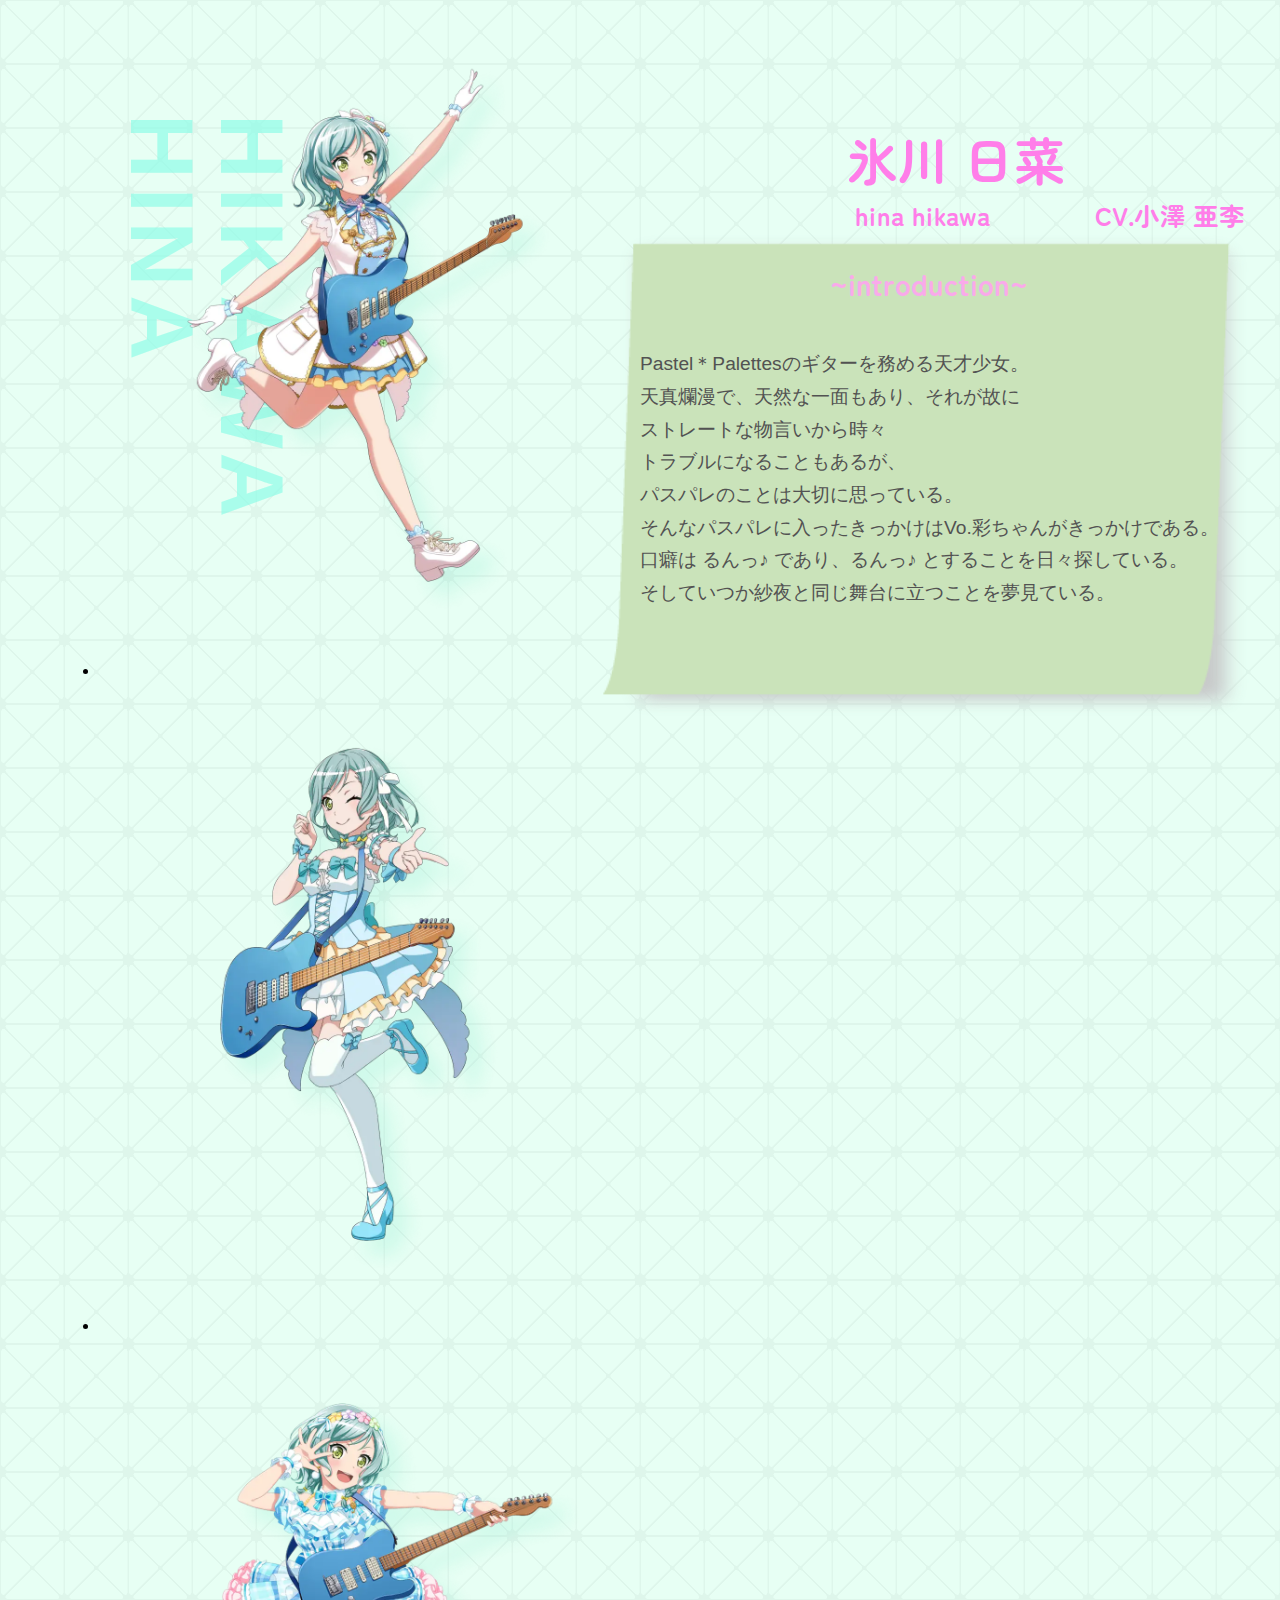
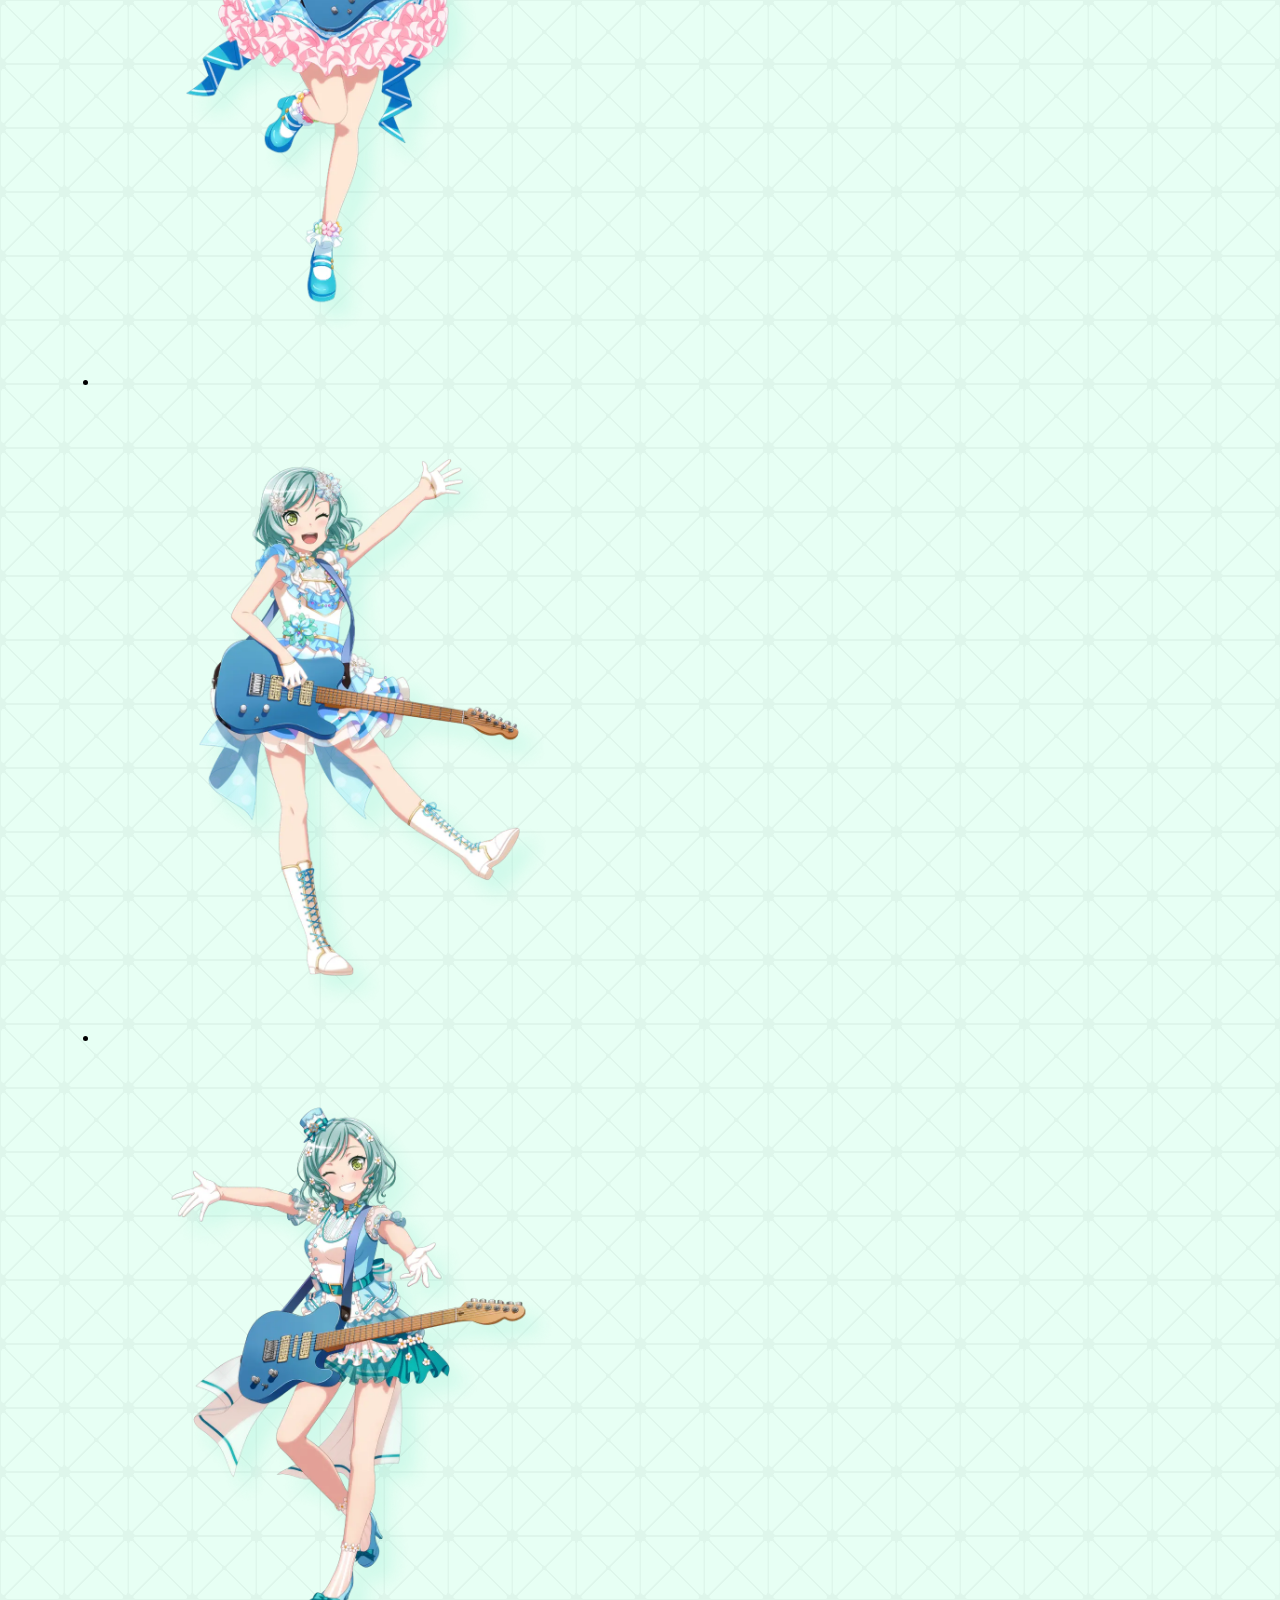
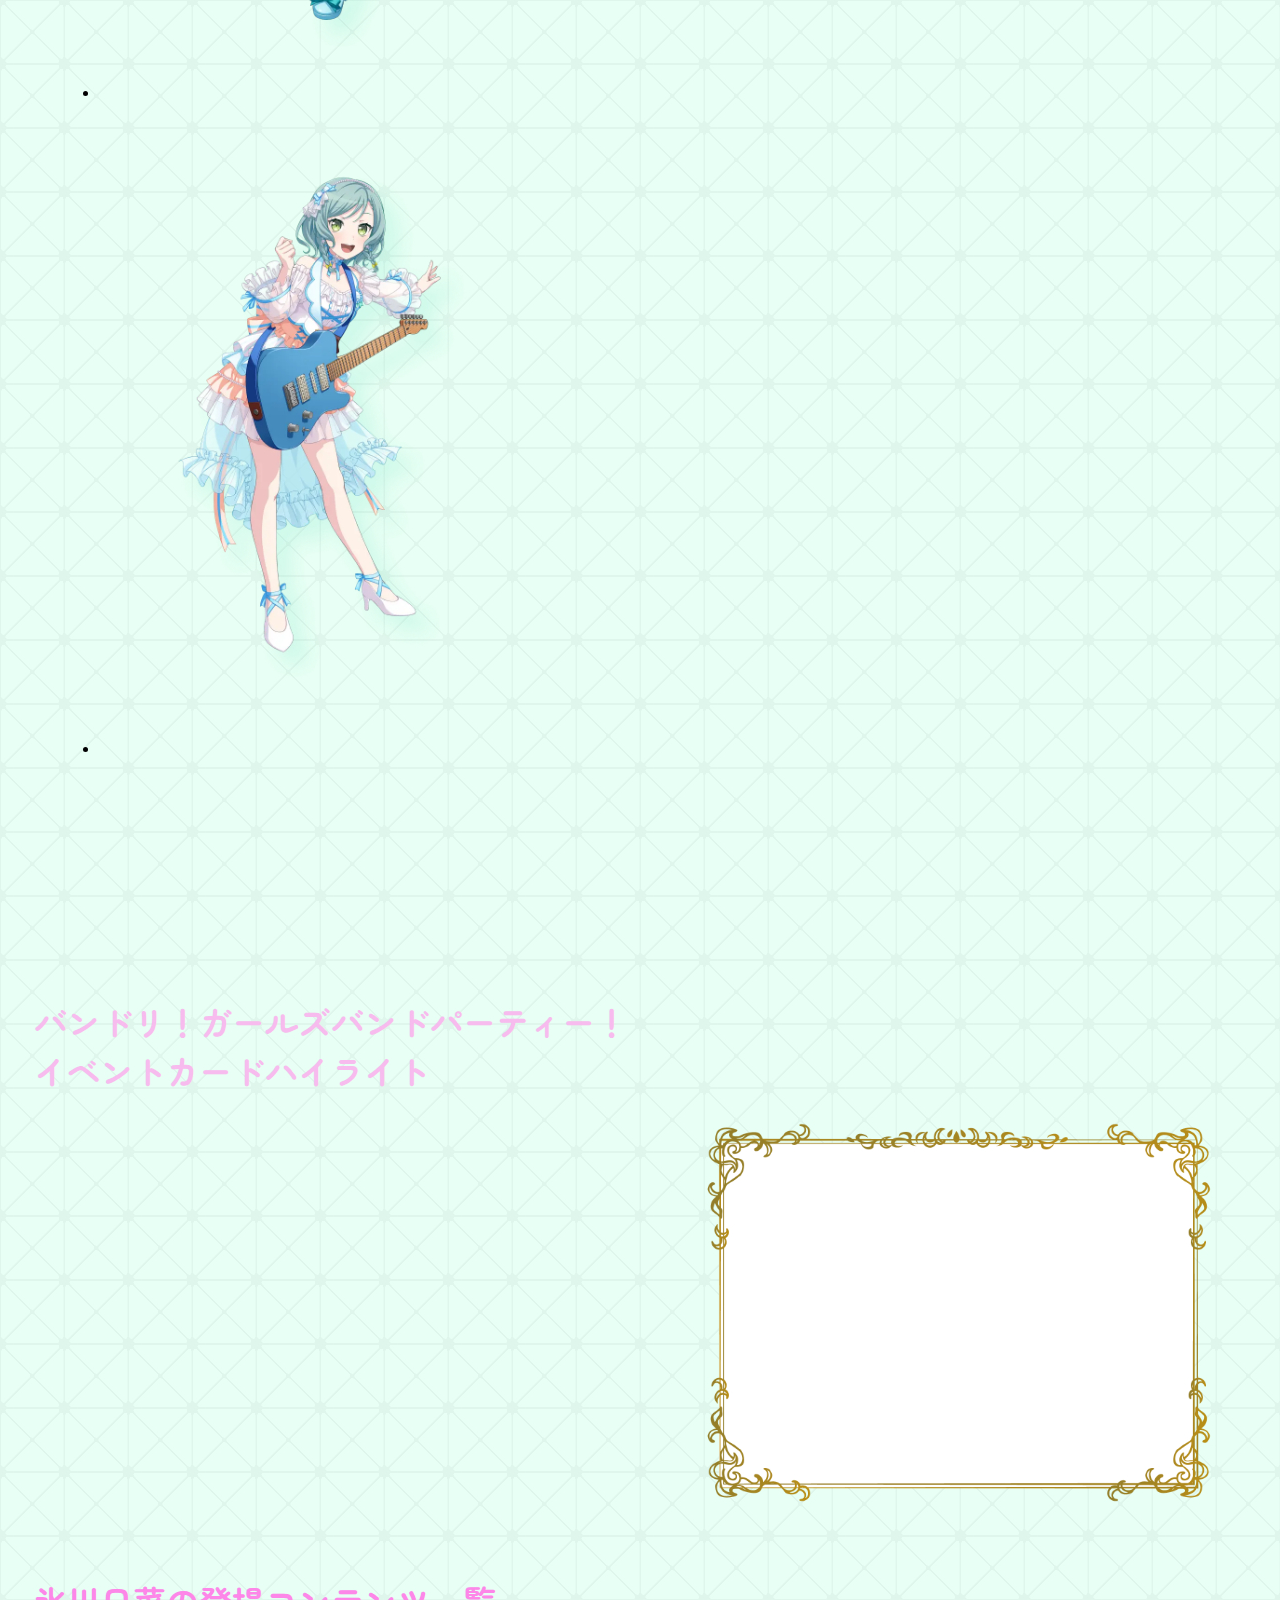
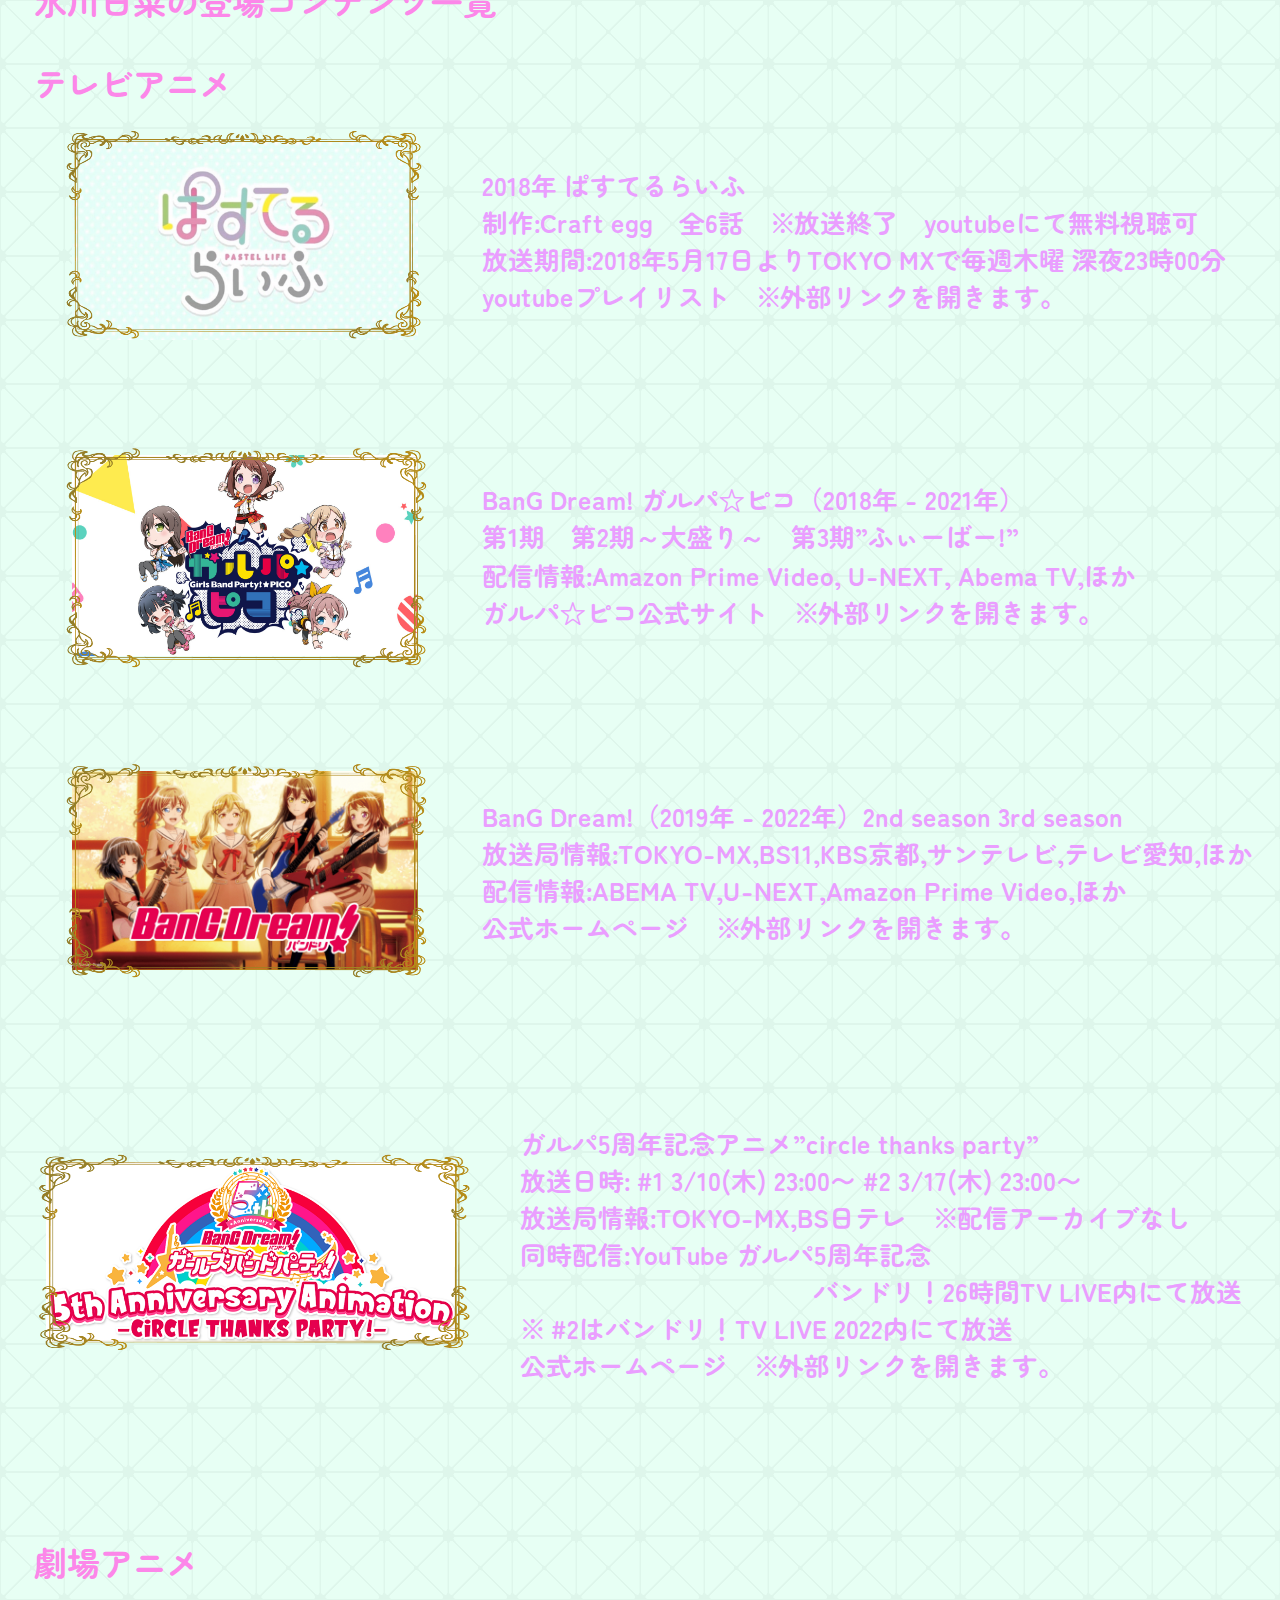
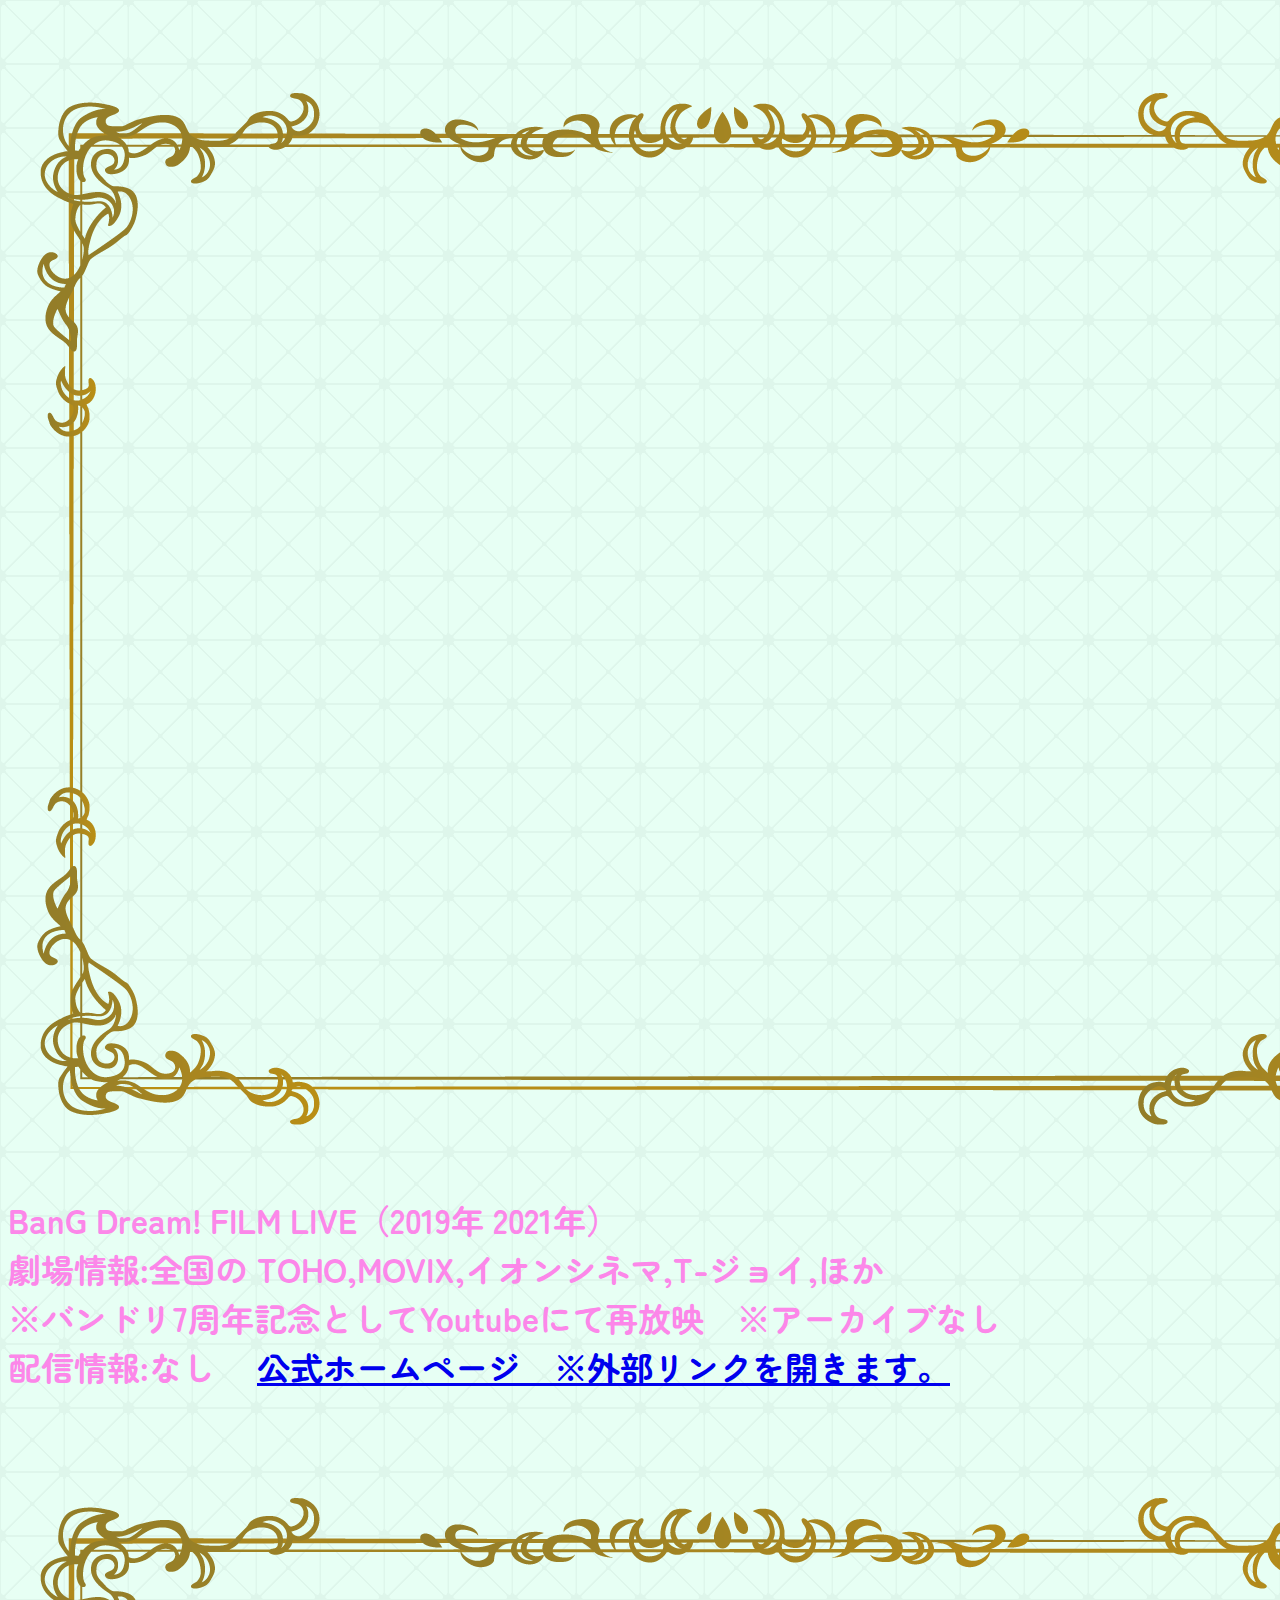
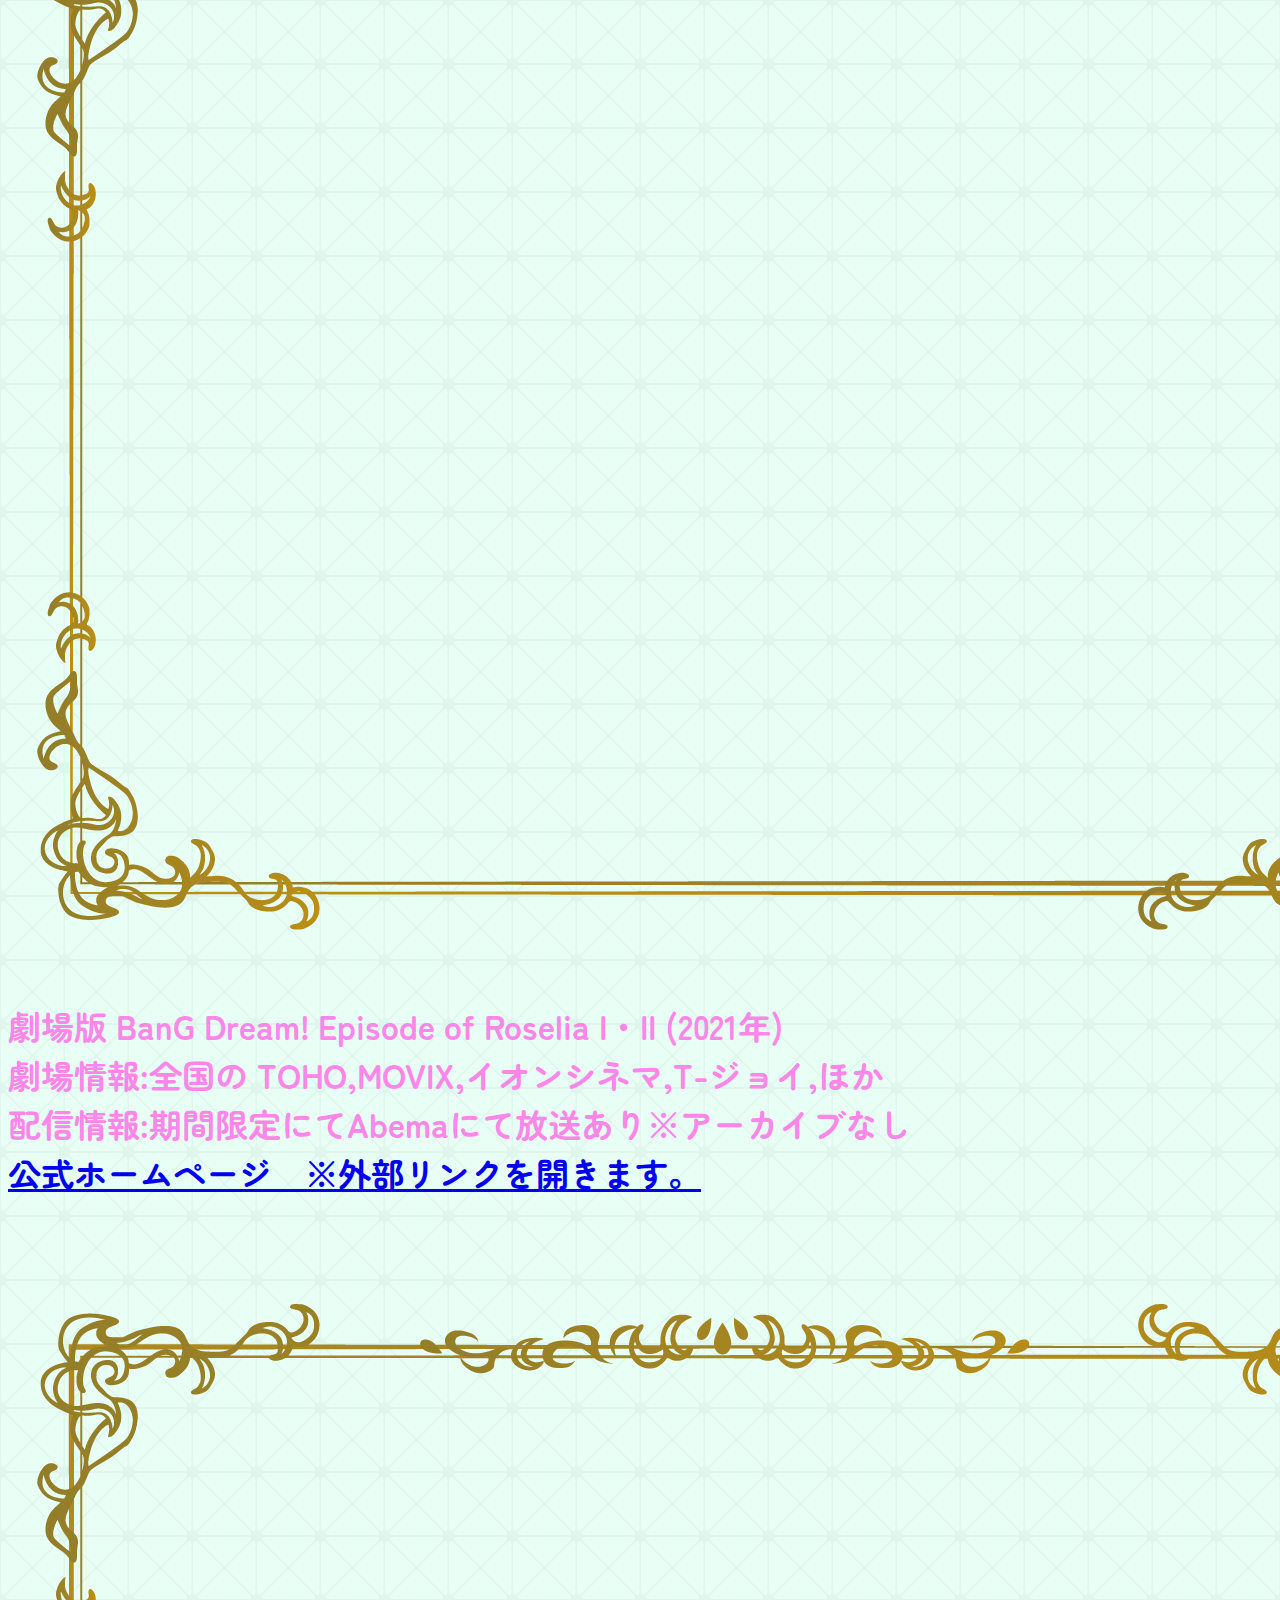
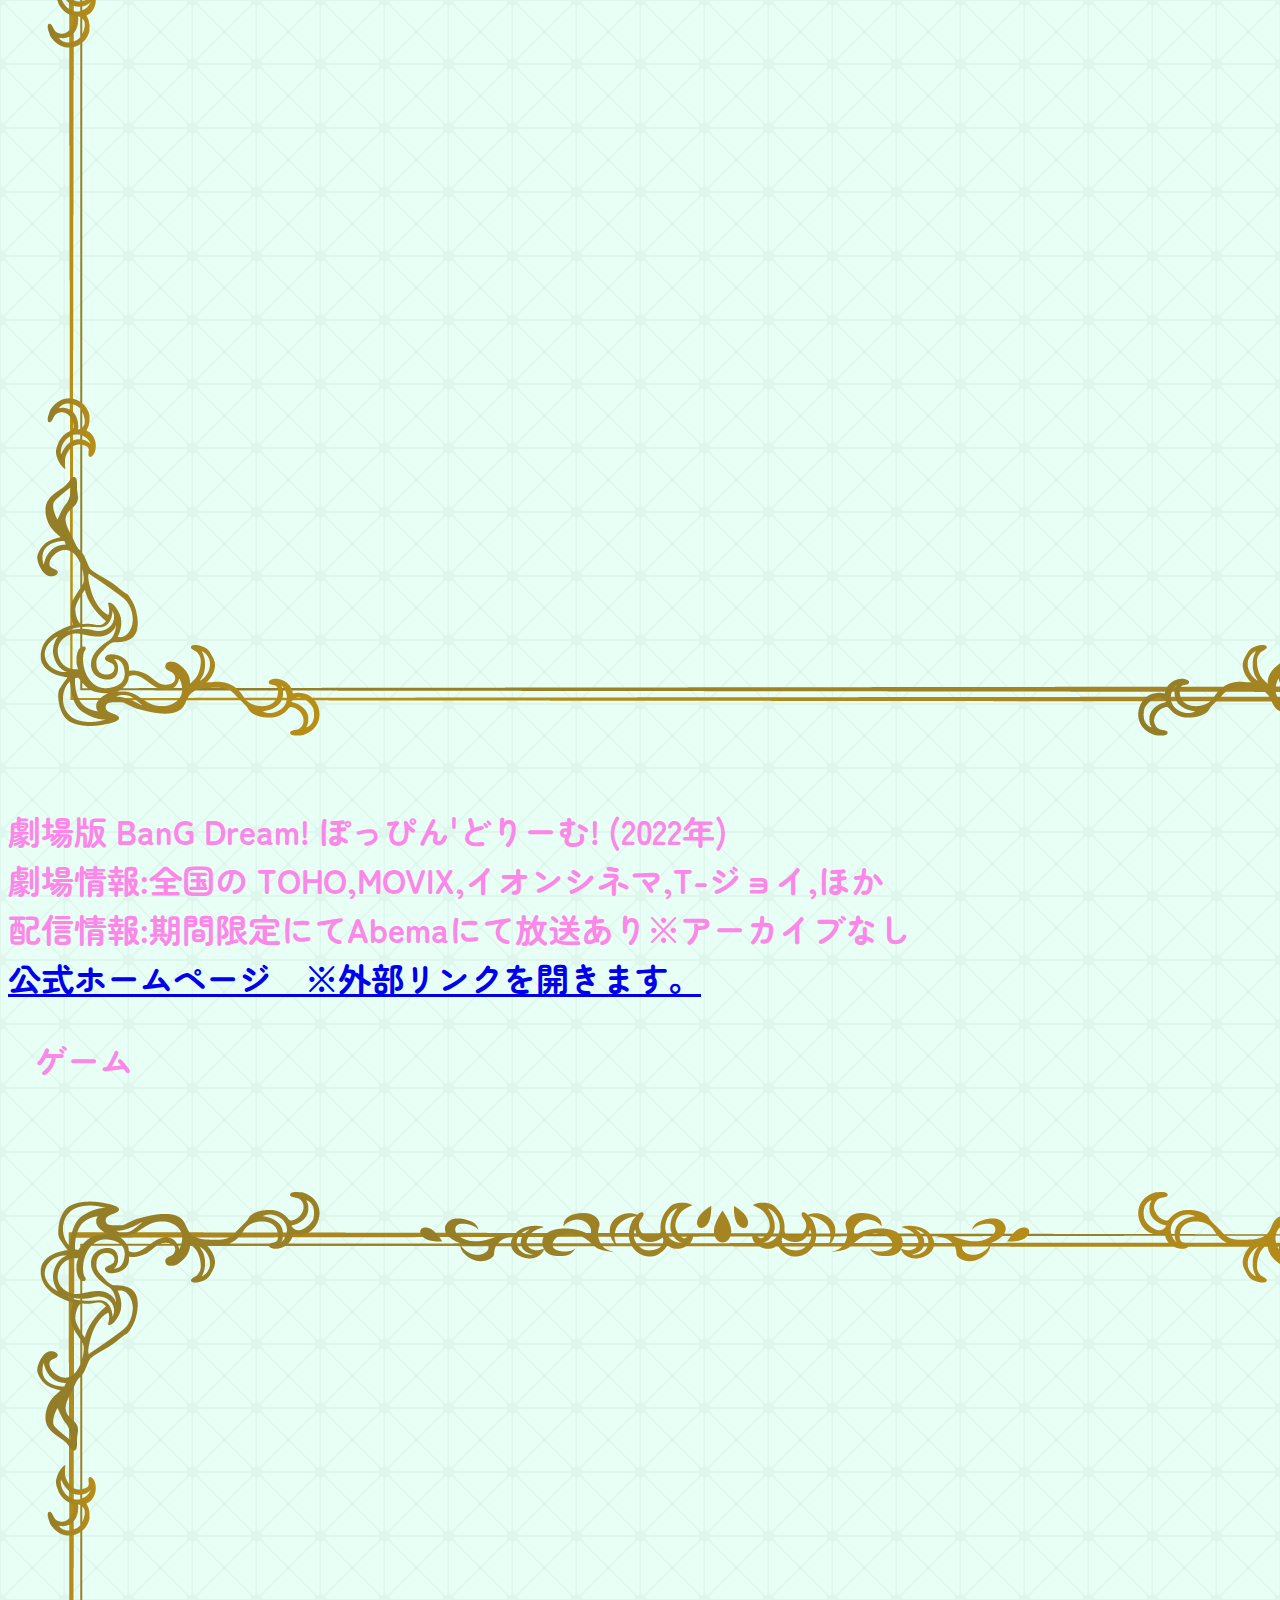
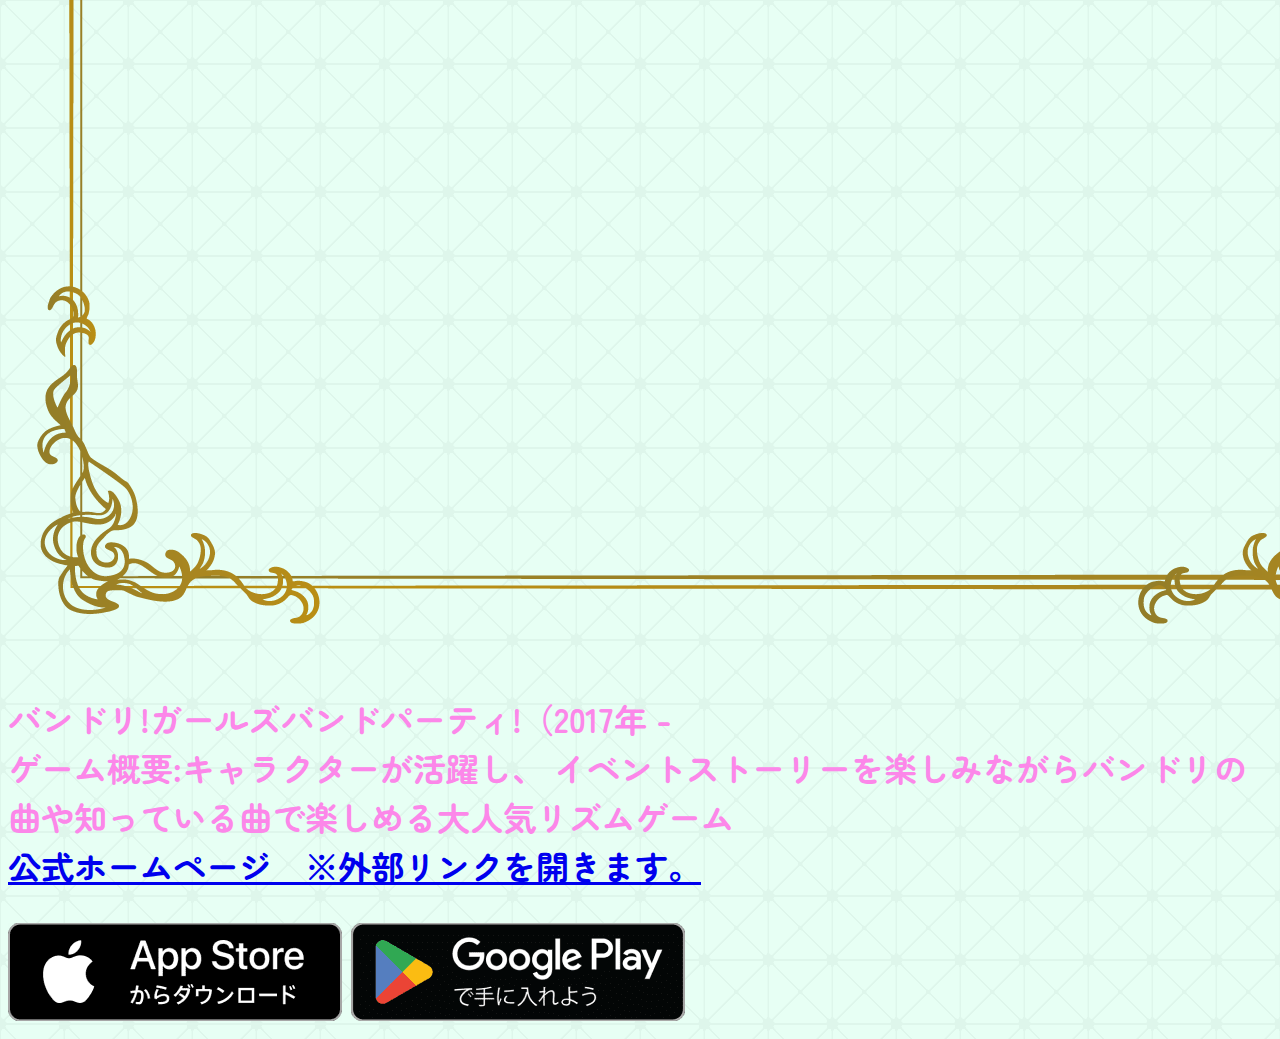
==== commit 41822f6b: "Update index.html" ====
--- a/scroll_change/index.html
+++ b/scroll_change/index.html
@@ -164,13 +164,75 @@
                             </p>
                         </div>
                     </div>
-                    <p>劇場アニメ</p>
-                    <p>BanG Dream! FILM LIVE（2019年 - 2021年）”BanG Dream! FILM LIVE” ”BanG Dream! FILM LIVE 2nd stage”</p>
-                    <p>劇場版 BanG Dream! Episode of Roselia I・II(2021年)</p>
-                    <p>劇場版 BanG Dream! ぽっぴん'どりーむ!(2022年)</p>
-                    <p>ゲーム</p>
-                    <p>バンドリ!ガールズバンドパーティ!（2017年 - </p>
-
+                    <p class="name3">劇場アニメ</p>
+                    <div class="movie-anime">
+
+                        <div>
+                            <div class="contents-5">
+                                <img class="pastel-life" src="img/BDP filmlive.jpg" alt="">
+                                <img class="frame-5" src="img/1499782.png" alt="">
+                                <p>BanG Dream! FILM LIVE（2019年 2021年）<br>
+
+                                    劇場情報:全国の TOHO,MOVIX,イオンシネマ,T-ジョイ,ほか<br>
+                                    ※バンドリ7周年記念としてYoutubeにて再放映　※アーカイブなし<br>
+                                    配信情報:なし　
+
+                                    <a onclick="al()" href="https://anime.bang-dream.com/filmlive2/" target="_blank"
+                                        rel="noopener noreferrer">
+                                        公式ホームページ　※外部リンクを開きます。
+                                    </a>
+                                </p>
+                            </div>
+                            <div class="contents-5">
+                                <img class="pastel-life" src="img/song i am.png" alt="">
+                                <img class="frame-5" src="img/1499782.png" alt="">
+                                <p>劇場版 BanG Dream! Episode of Roselia I・II (2021年)<br>
+                                    劇場情報:全国の TOHO,MOVIX,イオンシネマ,T-ジョイ,ほか<br>
+
+                                    配信情報:期間限定にてAbemaにて放送あり※アーカイブなし<br>
+                                    <a onclick="al()" href="https://roselia-movie.bang-dream.com" target="_blank"
+                                        rel="noopener noreferrer">
+                                        公式ホームページ　※外部リンクを開きます。
+                                    </a>
+                                </p>
+                            </div>
+                            <div class="contents-5">
+                                <img class="pastel-life" src="img/poppin'dream.png" alt="">
+                                <img class="frame-5" src="img/1499782.png" alt="">
+                                <p>劇場版 BanG Dream! ぽっぴん'どりーむ! (2022年)<br>
+                                    劇場情報:全国の TOHO,MOVIX,イオンシネマ,T-ジョイ,ほか<br>
+
+                                    配信情報:期間限定にてAbemaにて放送あり※アーカイブなし<br>
+                                    <a onclick="al()" href="https://popipa-movie.bang-dream.com" target="_blank"
+                                        rel="noopener noreferrer">
+                                        公式ホームページ　※外部リンクを開きます。
+                                    </a>
+                                </p>
+                            </div>
+
+                        </div>
+                    </div>
+                    <p class="name3">ゲーム</p>
+                    <div class="game">
+                        <div class="contents-5">
+                            <img class="pastel-life" src="img/img_kv_2.jpg" alt="">
+                            <img class="frame-5" src="img/1499782.png" alt="">
+                            <p>バンドリ!ガールズバンドパーティ!（2017年 - <br>
+                                ゲーム概要:キャラクターが活躍し、
+                                イベントストーリーを楽しみながらバンドリの曲や知っている曲で楽しめる大人気リズムゲーム <br>
+                                <a onclick="al()" href="https://bang-dream.bushimo.jp" target="_blank"
+                                    rel="noopener noreferrer">
+                                    公式ホームページ　※外部リンクを開きます。
+                                </a>
+                            </p>
+                        </div>
+                    </div>
+                    <div class="store">
+                        <div class="store-url">
+                            <a class="google" href="https://app.adjust.com/xf8xmuy?redirect=https%3A%2F%2Fapps.apple.com%2Fjp%2Fapp%2Fid1195834442"><img src="img/logo_apple_store_.png" alt=""></a>
+                            <a class="google" href="https://app.adjust.com/i6ek911?redirect=https%3A%2F%2Fplay.google.com%2Fstore%2Fapps%2Fdetails%3Fhl%3Dja%26id%3Djp.co.craftegg.band"><img src="img/logo_google_store_.png" alt=""></a>
+                        </div>
+                    </div>
                 </div>
             </div>
         </div>
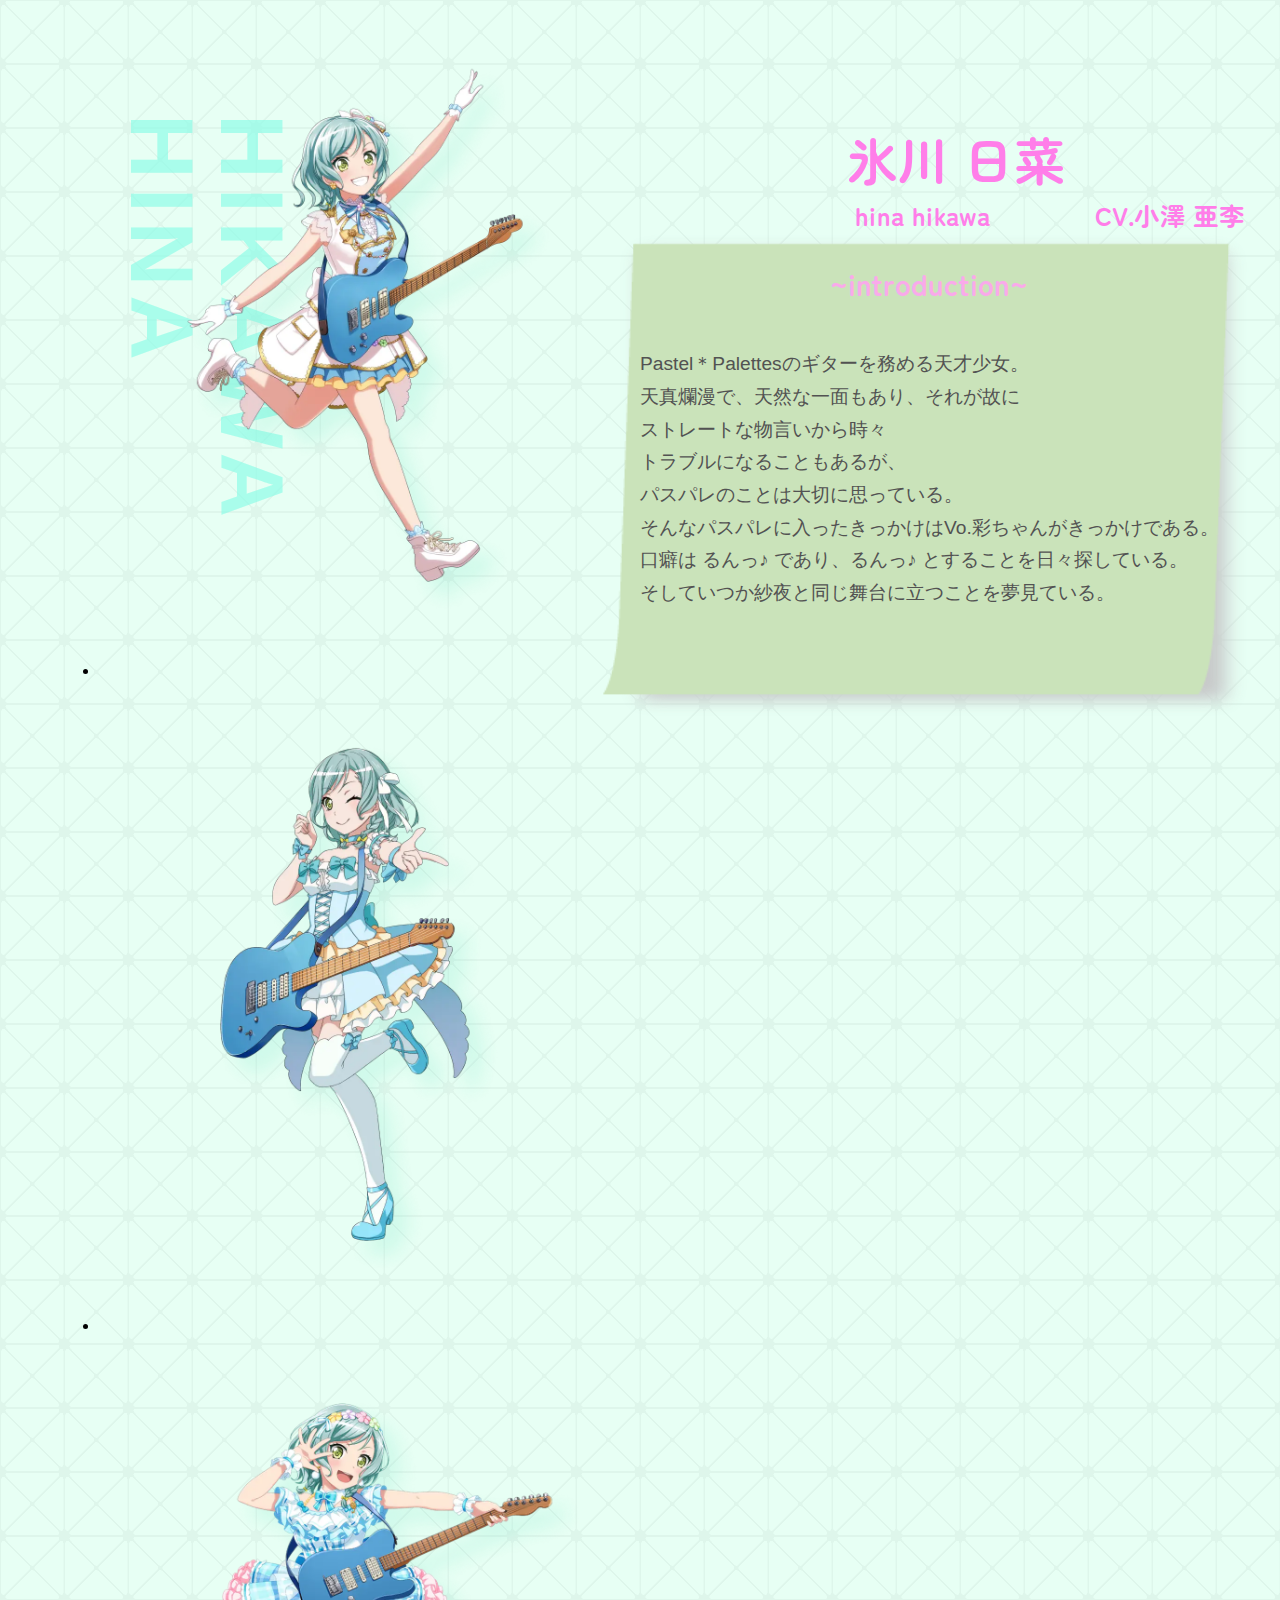
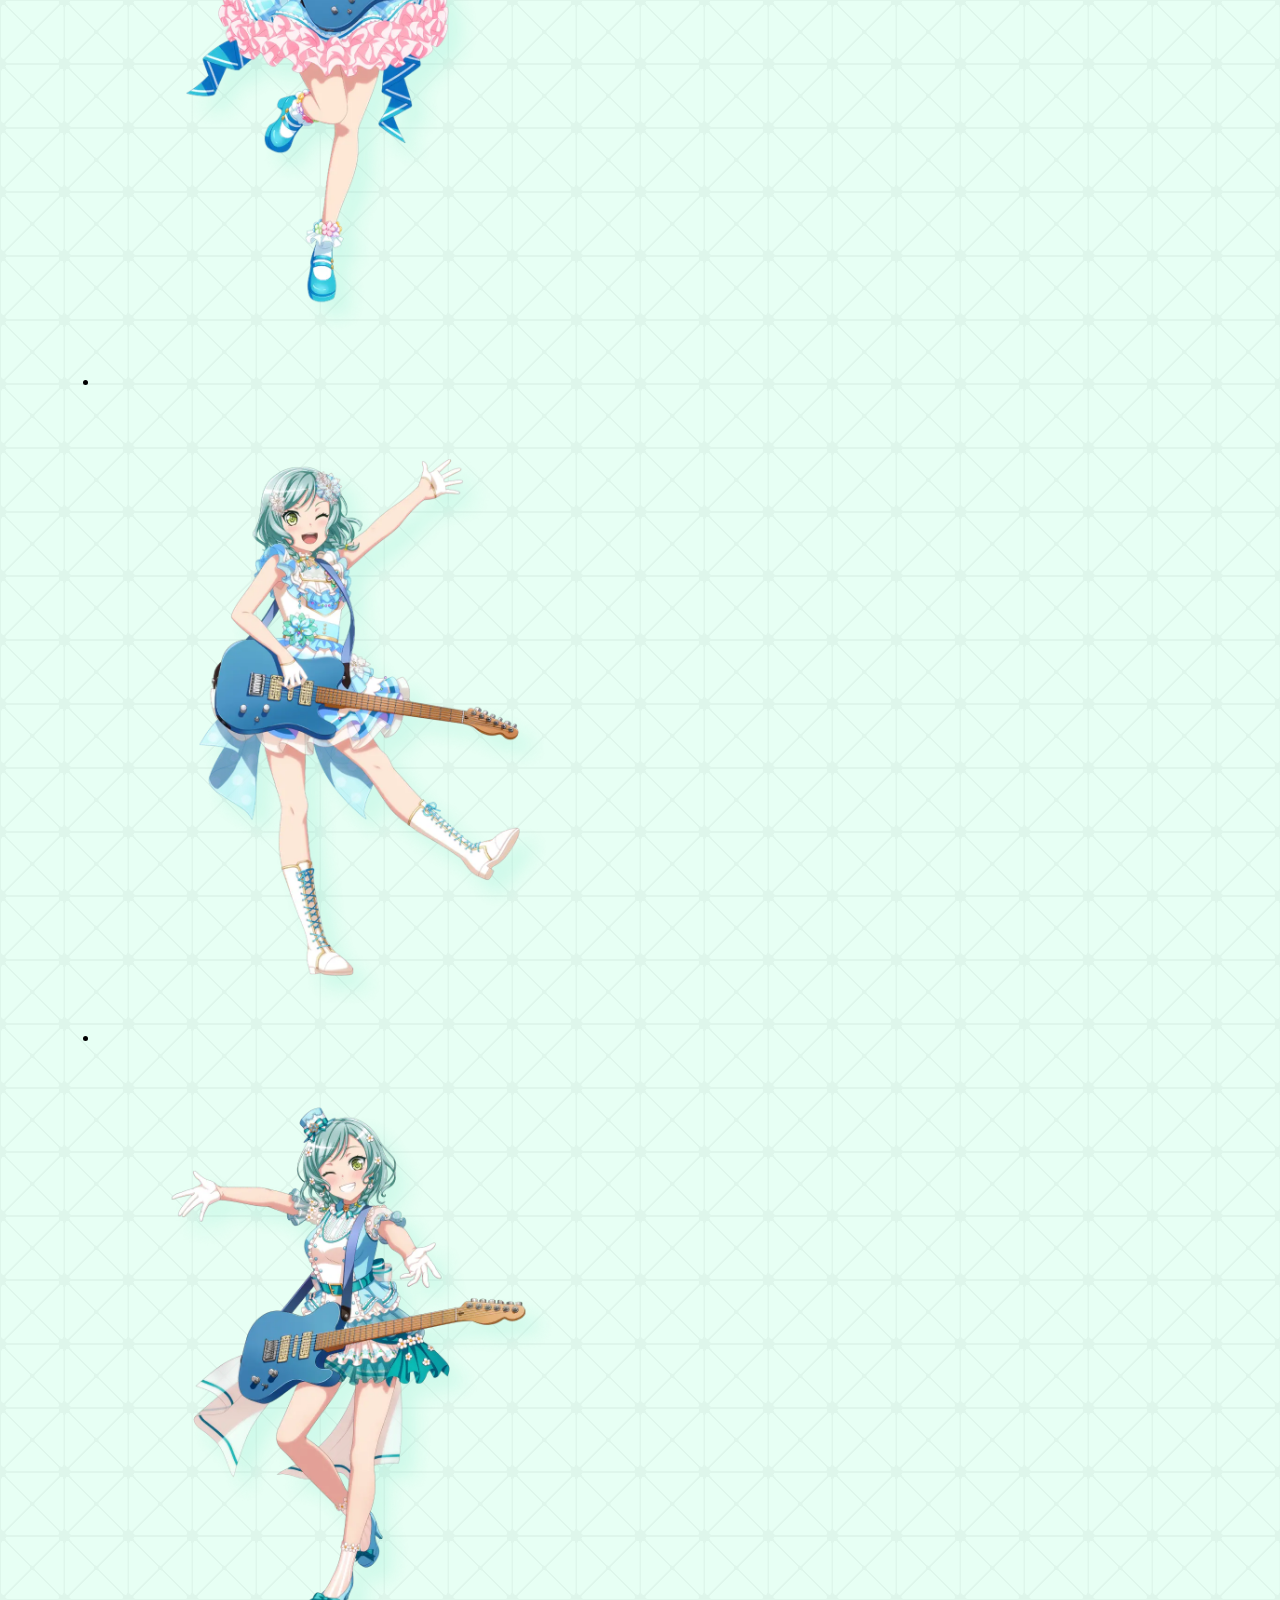
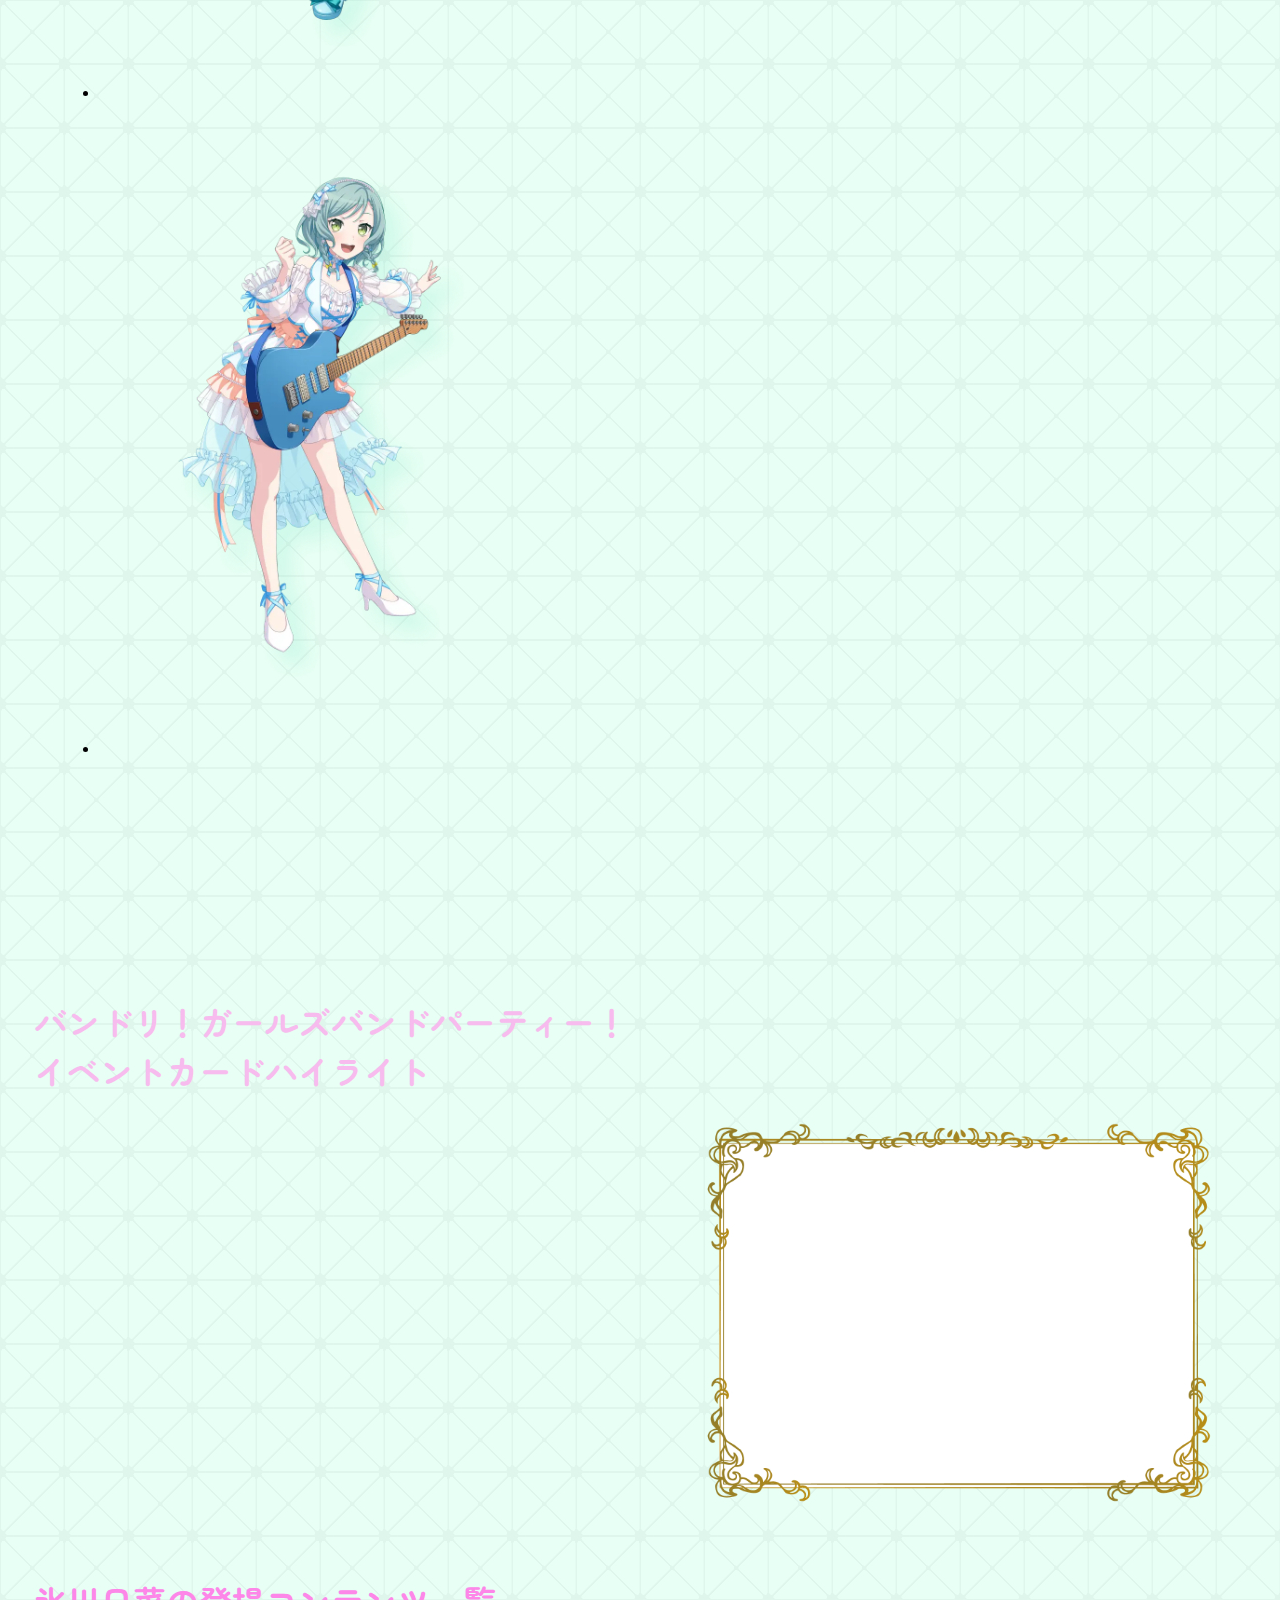
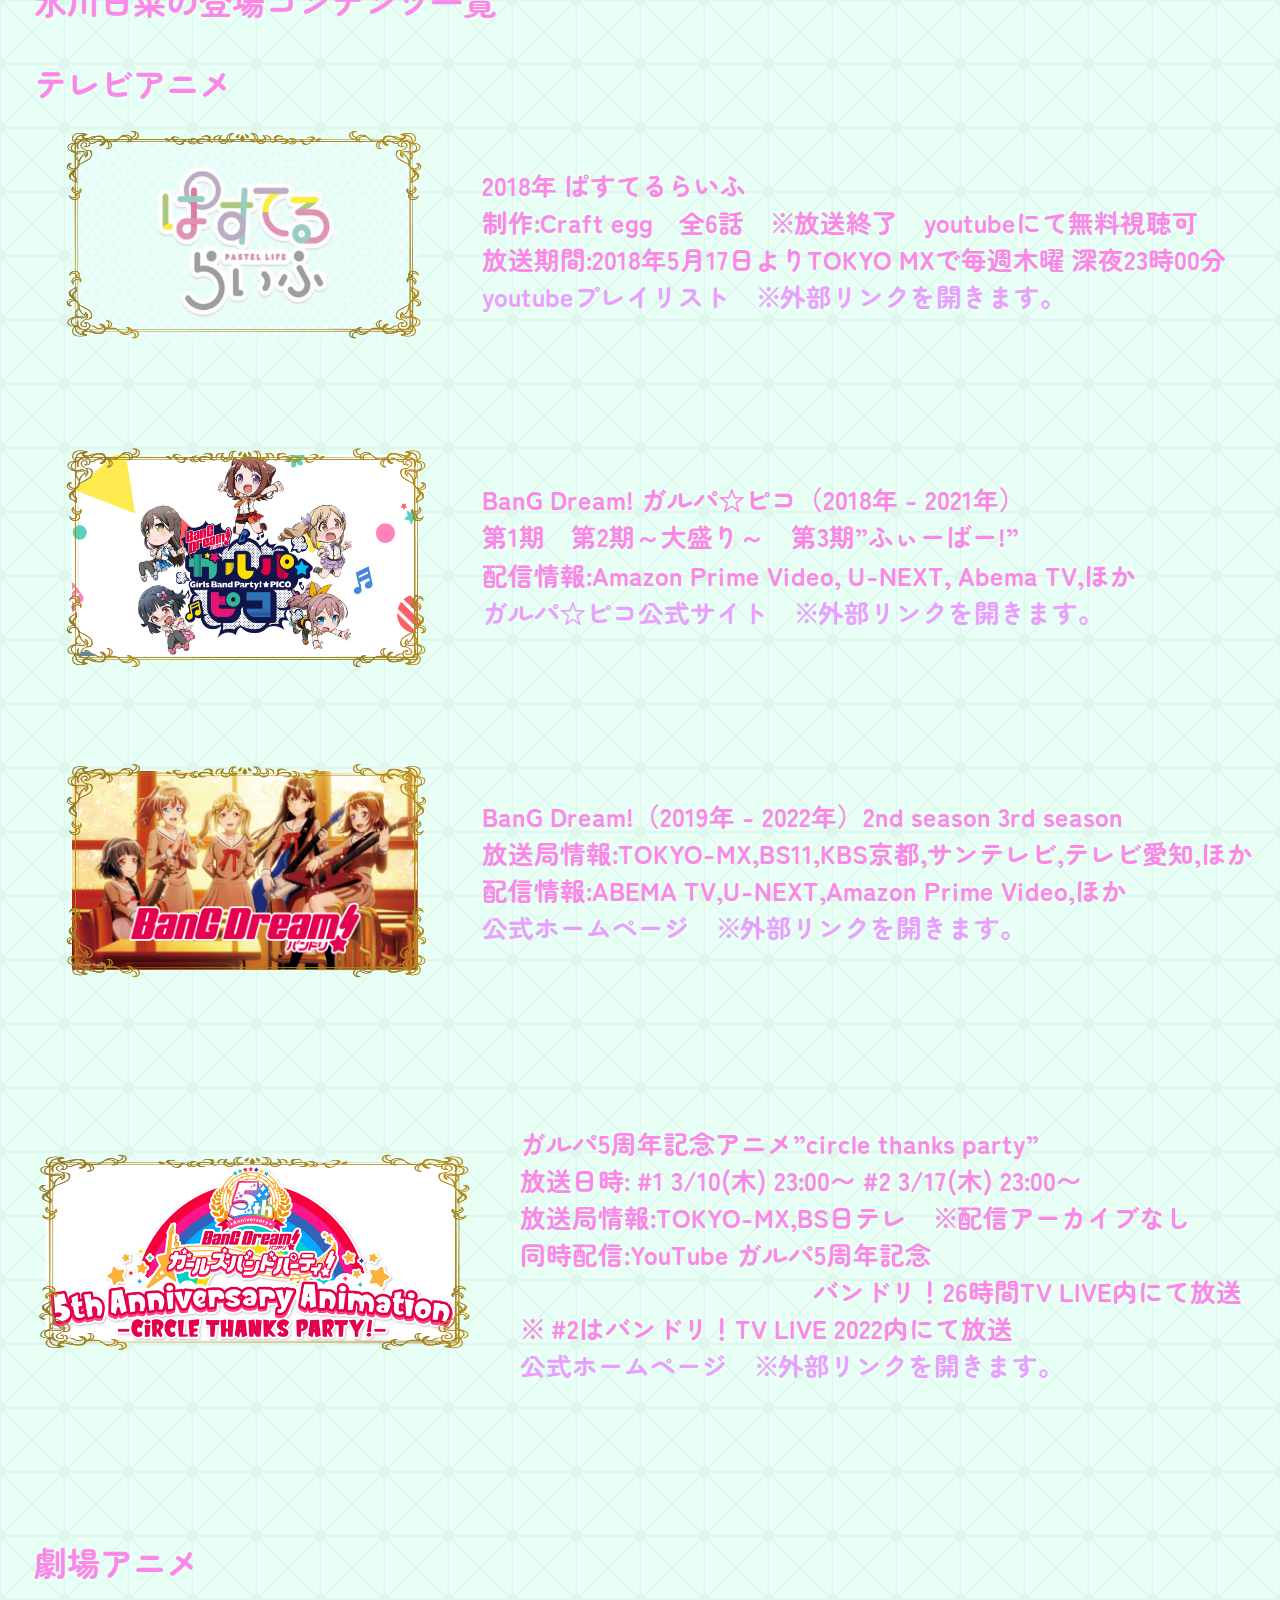
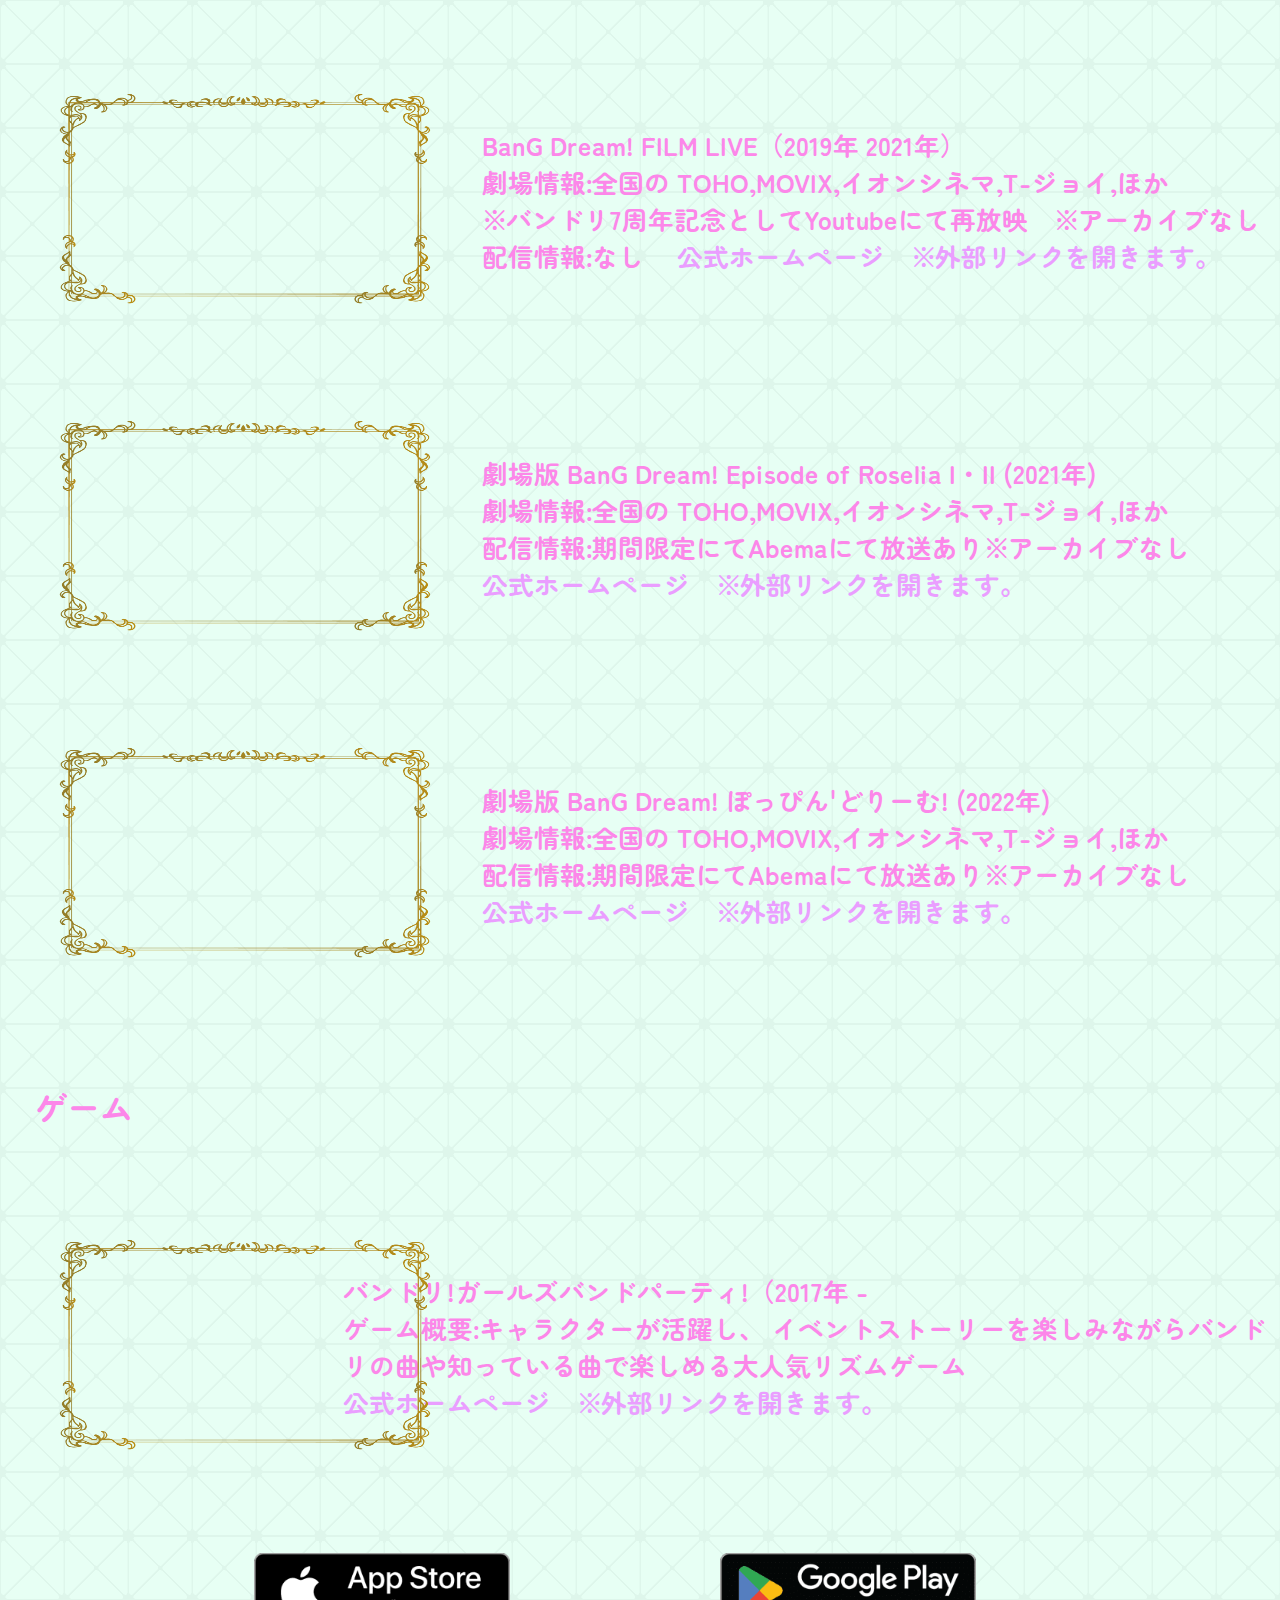
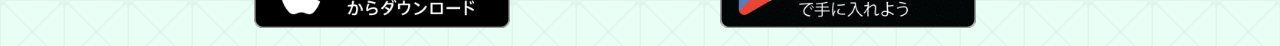
==== commit d9f020b5: "Update index.html" ====
--- a/scroll_change/index.html
+++ b/scroll_change/index.html
@@ -34,7 +34,7 @@
             </div>
             <div class="header">
                 <div class="profile">
-                    <img class="logo" src="img/logo_pastelpalettes_.svg" alt="">
+                    
                     <p class="name">氷川 日菜</p>
                     <p class="name2">hina hikawa　　　　CV.小澤 亜李</p>
                 </div>
--- a/scroll_change/style.css
+++ b/scroll_change/style.css
@@ -409,7 +409,7 @@
     .TV-anime{
         position: relative;
         font-size: 2vw;
-        color: rgb(234, 158, 255);
+        
         font-family: "Zen Maru Gothic", serif;
         font-weight: 700;
         font-style: normal;
@@ -524,9 +524,67 @@
         text-decoration: none; 
         color:rgb(234, 158, 255); ;
     }
+
+    .movie-anime{
+        position: relative;
+        font-size: 2vw;
+        
+        font-family: "Zen Maru Gothic", serif;
+        font-weight: 700;
+        font-style: normal;
+    }
+
+    .contents-5{
+        position: relative;
+        margin-top: 9vw;
+        display: flex;
+        margin-bottom: 10vw;
+    }
     
-    
-
+    .frame-5 {
+        position: absolute;
+        width: 30.2vw;
+        height: 17.2vw;
+        left: 3.5%;
+        top: -6%;
+        z-index: 5;
+    }
+    .contents-5 p{
+        margin-left: 5vw;
+
+    }
+    .contents-5 a{
+        cursor: pointer;
+        text-decoration: none; 
+        color:rgb(234, 158, 255); ;
+    }
+    .game{
+        position: relative;
+        font-size: 2vw;
+        
+        font-family: "Zen Maru Gothic", serif;
+        font-weight: 700;
+        font-style: normal;
+    }
+
+    .store{
+        position: relative;
+
+    }
+    .store-url{
+        display: flex;  
+    }
+    .store-a{
+        margin-left: 14vw;
+    }
+    .store-url img{
+        margin-left: 14%;
+        width: 20vw;
+        margin-top: -8%;
+    }
+    .google{
+        margin-left: 16.4vw;
+    }
 
 
 
